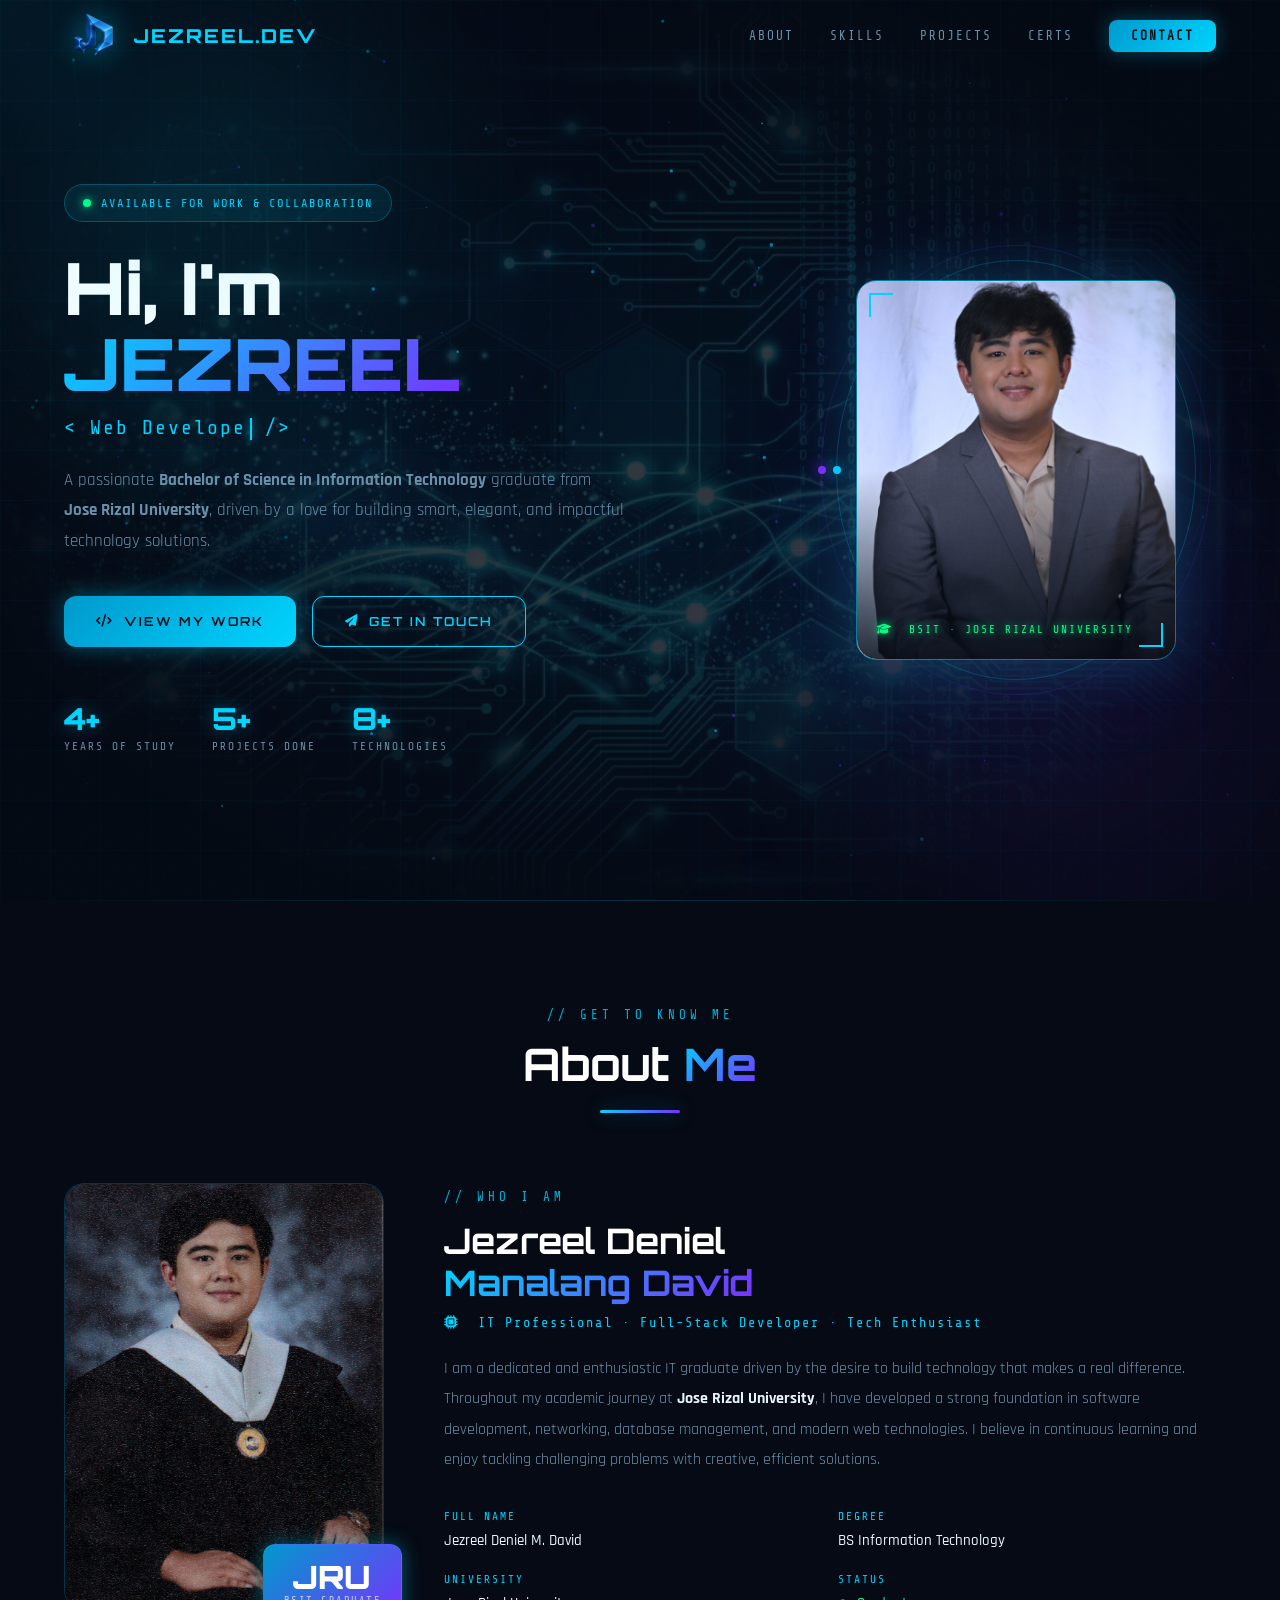
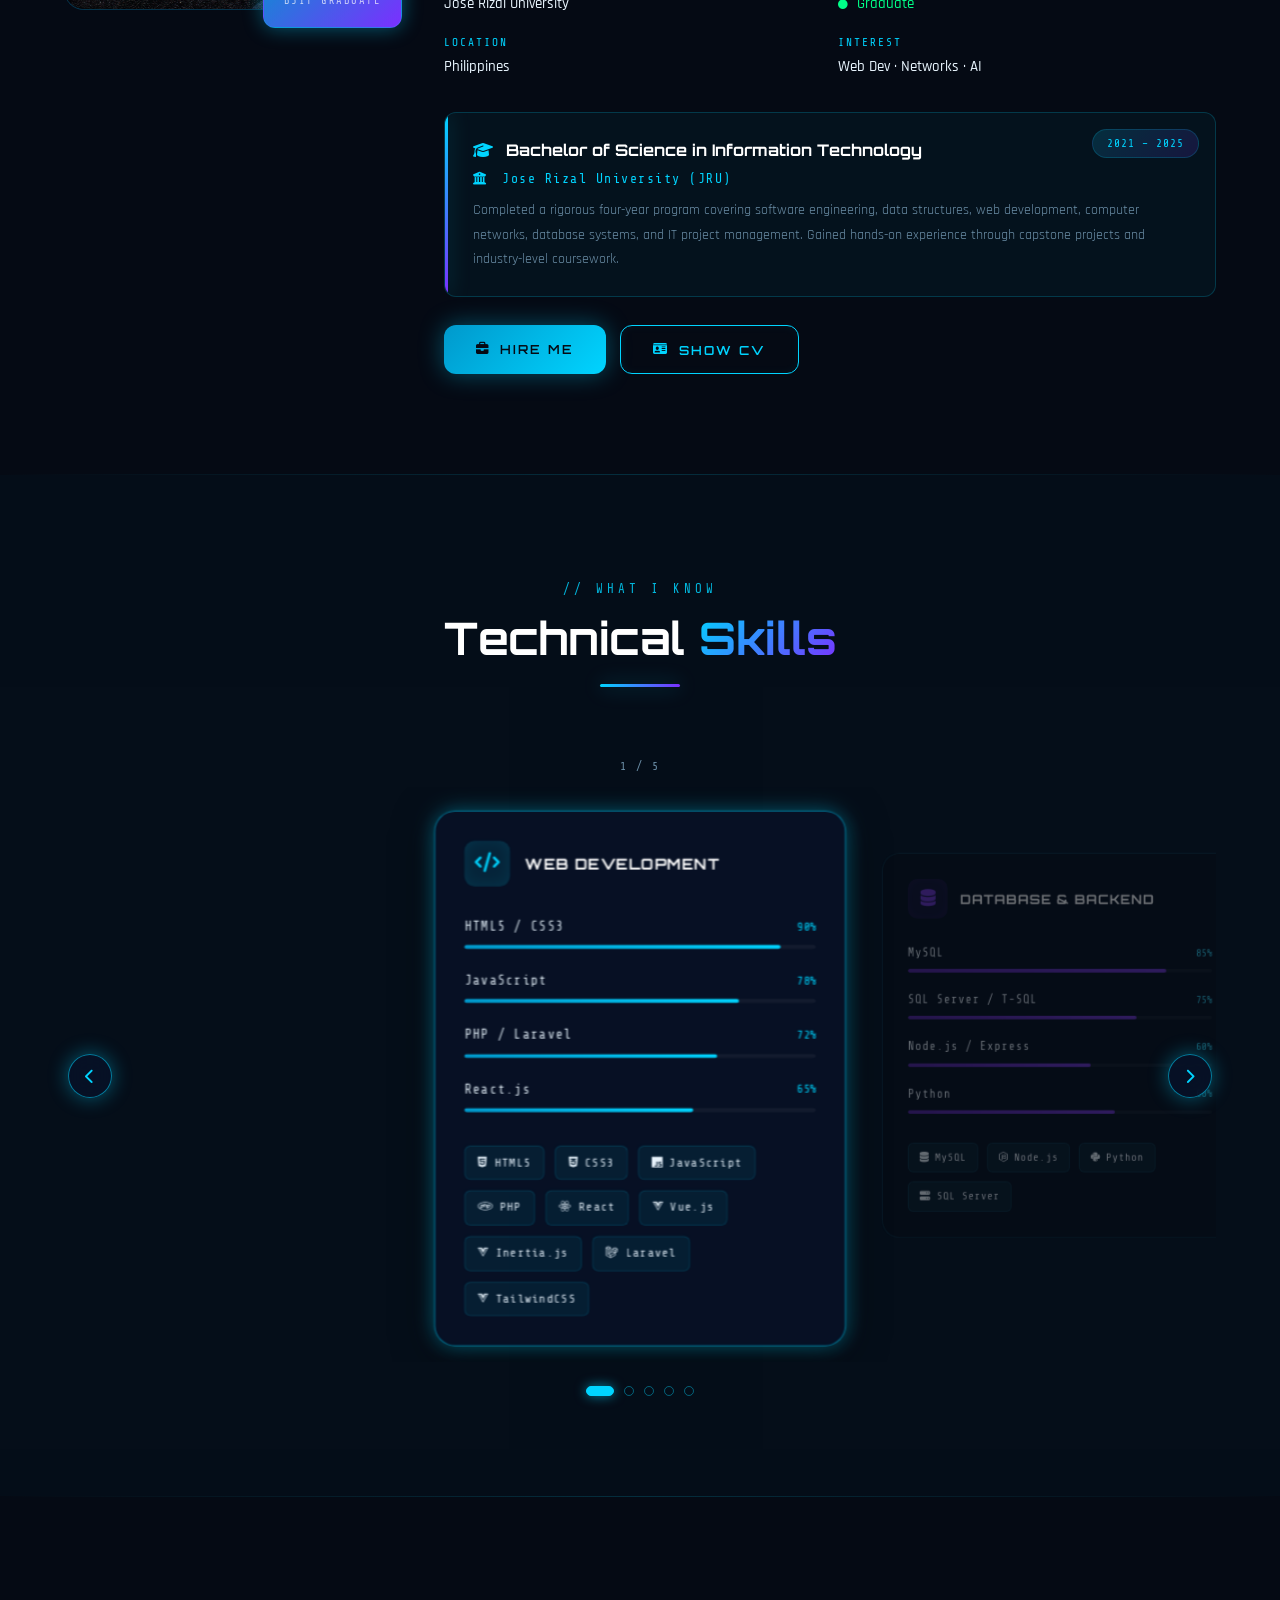
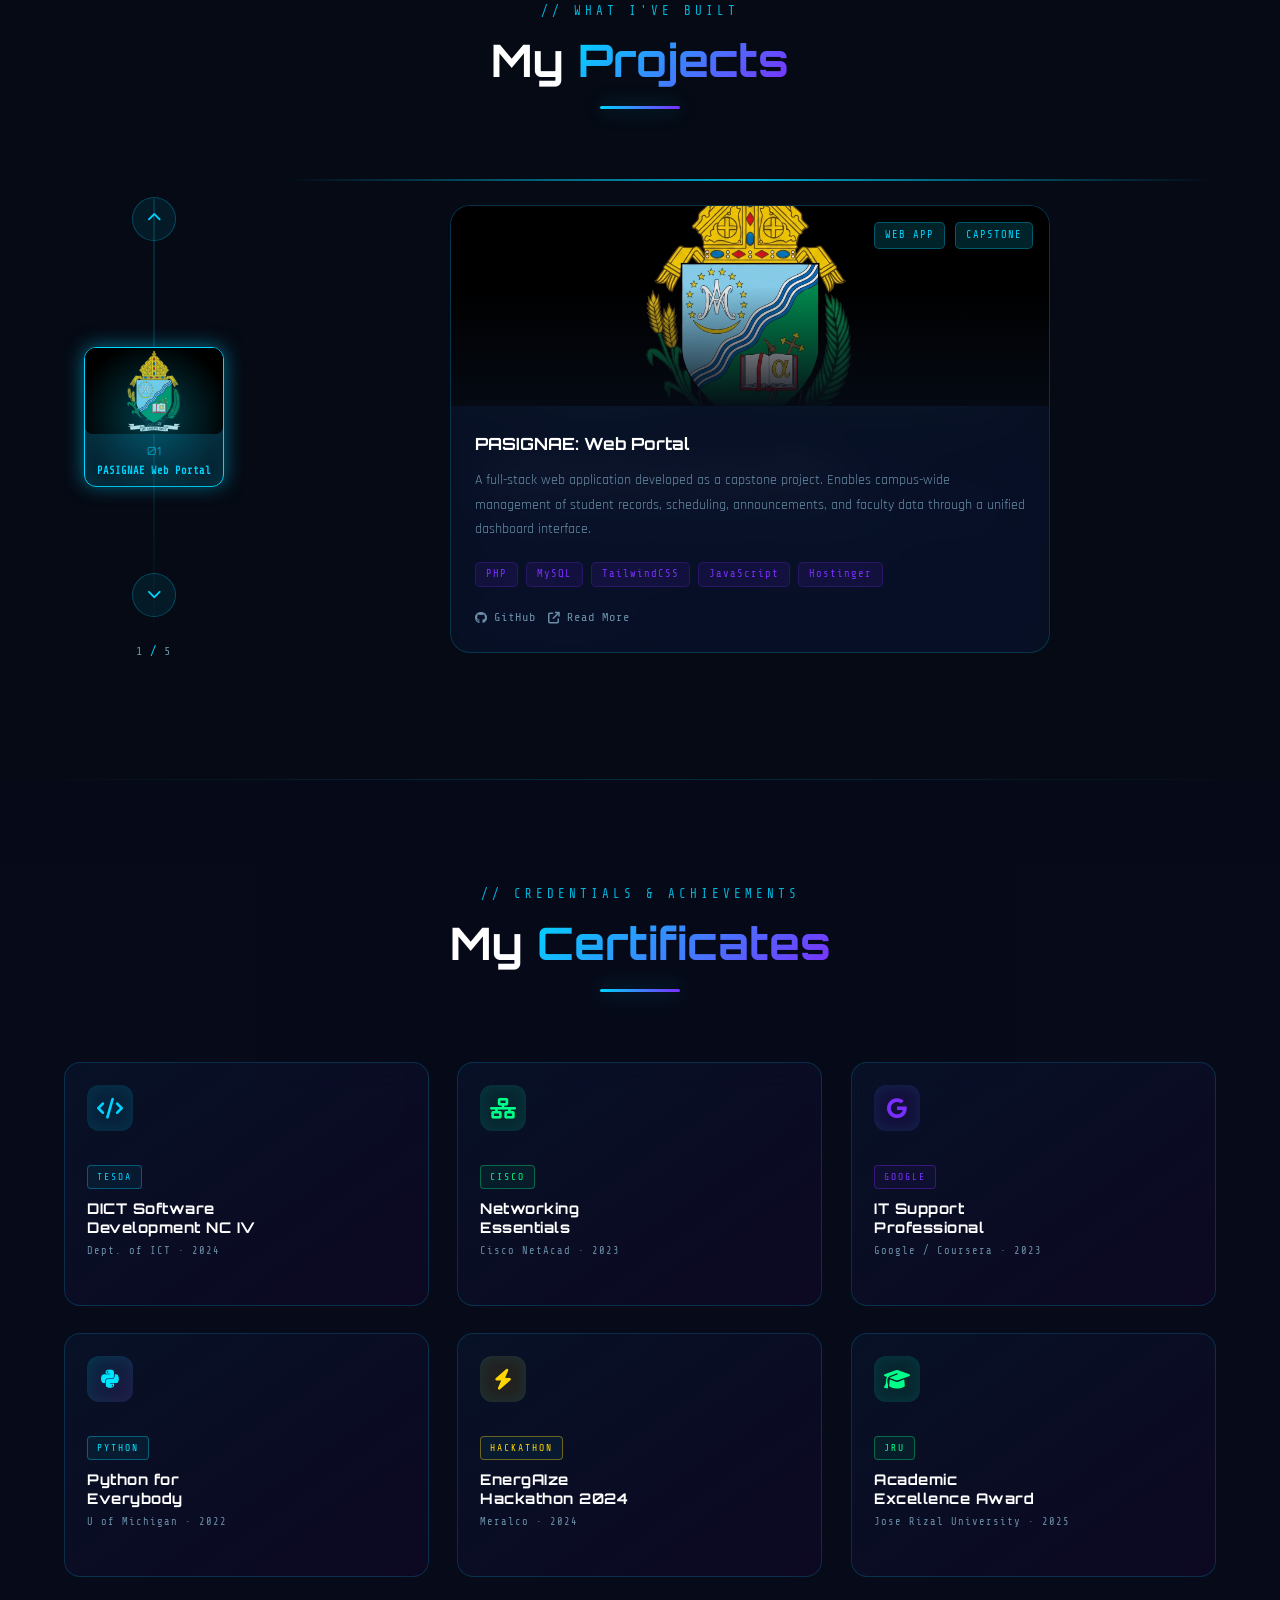
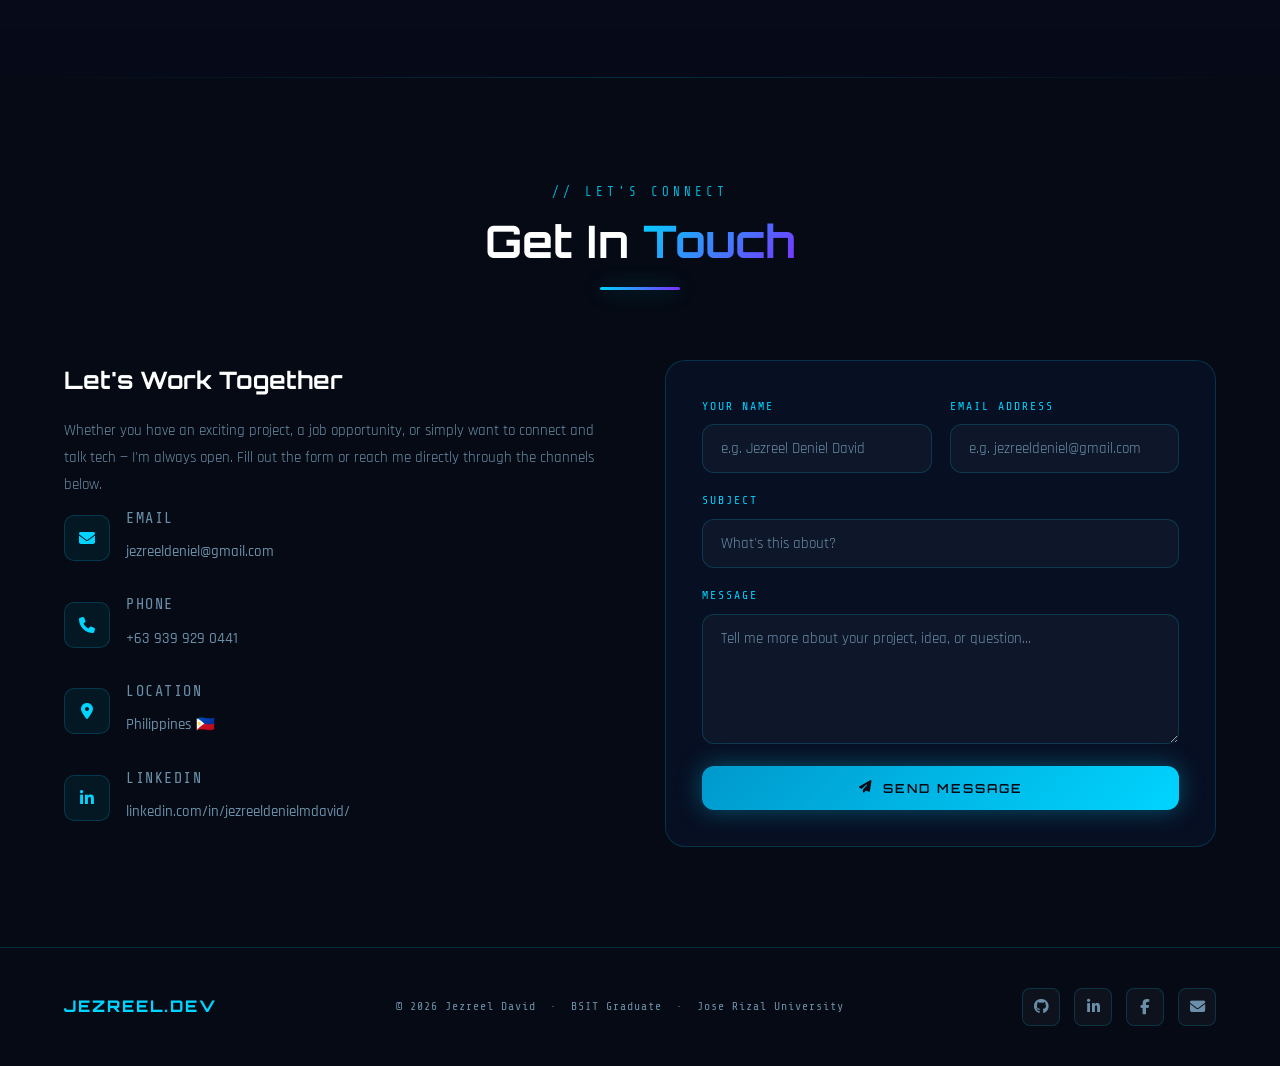
==== index.html @ e22435e8 "I added the files to this repositories" ====
﻿<!DOCTYPE html>
<html lang="en">

<head>
  <meta charset="UTF-8" />
  <meta name="viewport" content="width=device-width, initial-scale=1.0" />

  <!-- SEO Meta -->
  <title>JezreelDenielMDavid | BSIT Graduate · E-Portfolio</title>
  <meta name="description"
    content="E-Portfolio of Jezreel David, Bachelor of Science in Information Technology graduate from Jose Rizal University. Passionate about web development and technology." />
  <meta name="keywords"
    content="Jezreel David, BSIT, Jose Rizal University, IT Graduate, E-Portfolio, Web Developer, Information Technology" />
  <meta name="author" content="Jezreel David" />

  <!-- Open Graph -->
  <meta property="og:title" content="Jezreel David | IT Graduate E-Portfolio" />
  <meta property="og:description"
    content="BSIT Graduate from Jose Rizal University. E-Portfolio showcasing skills, projects, and achievements." />
  <meta property="og:type" content="website" />

  <!-- Favicon (inline SVG) -->
  <link rel="icon" type="image/svg+xml"
    href="data:image/svg+xml,<svg xmlns='http://www.w3.org/2000/svg' viewBox='0 0 100 100'><rect width='100' height='100' rx='18' fill='%23050a14'/><text x='50' y='72' font-size='60' text-anchor='middle' fill='%2300d4ff' font-family='monospace' font-weight='900'>J</text></svg>" />

  <!-- Google Fonts -->
  <link rel="preconnect" href="https://fonts.googleapis.com" />
  <link rel="preconnect" href="https://fonts.gstatic.com" crossorigin />
  <link
    href="https://fonts.googleapis.com/css2?family=Orbitron:wght@400;500;600;700;800;900&family=Rajdhani:wght@300;400;500;600;700&family=Share+Tech+Mono&family=Inter:wght@300;400;500;600;700&display=swap"
    rel="stylesheet" />

  <!-- Font Awesome 6  -->
  <link rel="stylesheet" href="https://cdnjs.cloudflare.com/ajax/libs/font-awesome/6.5.0/css/all.min.css" />

  <!-- Stylesheet -->
  <link rel="stylesheet" href="assets/css/style.css" />

  <!-- Cursor glow style  (critical, tiny) -->
  <style>
    #cursor-glow {
      position: fixed;
      width: 350px;
      height: 350px;
      border-radius: 50%;
      background: radial-gradient(circle, rgba(0, 212, 255, 0.07) 0%, transparent 70%);
      transform: translate(-50%, -50%);
      pointer-events: none;
      z-index: 0;
      transition: left 0.08s, top 0.08s;
    }
  </style>
</head>

<body class="is-loading">

  <!-- Cursor glow -->
  <div id="cursor-glow" aria-hidden="true"></div>

  <!-- Particle field -->
  <canvas id="particle-canvas" aria-hidden="true"></canvas>

  <!-- Page Loader -->
  <div id="page-loader" class="page-loader" role="status" aria-live="polite" aria-label="Loading portfolio">
    <div class="page-loader-binary" aria-hidden="true"></div>
    <canvas class="page-loader-pixels" id="page-loader-pixels" aria-hidden="true"></canvas>
    <div class="page-loader-grid" aria-hidden="true"></div>
    <div class="page-loader-rings" aria-hidden="true">
      <span></span>
      <span></span>
      <span></span>
    </div>
    <div class="page-loader-core">
      <img src="assets/images/logo/Eport_Logo.png" alt="Jezreel David E-Portfolio logo" class="page-loader-logo" />
      <p class="page-loader-title">BOOTING E-PORTFOLIO</p>
      <p class="page-loader-subtitle">Initializing futuristic interface</p>
      <div class="page-loader-bar" aria-hidden="true"><span></span></div>
    </div>
  </div>

  <!-- ════════════════════════════════════════════════════════
       NAVIGATION
  ═══════════════════════════════════════════════════════════ -->
  <nav id="navbar" role="navigation" aria-label="Main navigation">
    <a href="#hero" class="nav-logo" aria-label="Jezreel David E-Portfolio Home">
      <img src="assets/images/logo/Eport_Logo.png" alt="Jezreel David E-Portfolio logo" class="nav-logo-image" loading="eager" />JEZREEL.DEV
    </a>

    <ul class="nav-links" id="nav-links" role="list">
      <li><a href="#about" id="nav-about">ABOUT</a></li>
      <li><a href="#skills" id="nav-skills">SKILLS</a></li>
      <li><a href="#projects" id="nav-projects">PROJECTS</a></li>
      <li><a href="#certificates" id="nav-certificates">CERTS</a></li>
      <li><a href="#contact" id="nav-contact" class="nav-cta">CONTACT</a></li>
    </ul>

    <button class="nav-toggle" id="nav-toggle" aria-label="Toggle mobile menu" aria-expanded="false">
      <span></span><span></span><span></span>
    </button>
  </nav>


  <!-- ════════════════════════════════════════════════════════
       HERO SECTION
  ═══════════════════════════════════════════════════════════ -->
  <section id="hero" aria-label="Introduction">
    <div class="hero-bg" aria-hidden="true"></div>
    <div class="hero-glow hero-glow-1" aria-hidden="true"></div>
    <div class="hero-glow hero-glow-2" aria-hidden="true"></div>

    <div class="hero-content">
      <!-- Left: Text -->
      <div class="hero-text">
        <div class="hero-badge">
          <span class="hero-badge-dot" aria-hidden="true"></span>
          AVAILABLE FOR WORK &amp; COLLABORATION
        </div>

        <h1 class="hero-name">
          Hi, I'm<br>
          <span class="gradient-text">JEZREEL</span>
        </h1>

        <p class="hero-role">
          &lt; <span id="typewriter" aria-live="polite">IT Graduate</span><span class="cursor"
            aria-hidden="true"></span> /&gt;
        </p>

        <p class="hero-desc">
          A passionate <strong>Bachelor of Science in Information Technology</strong> graduate
          from <strong>Jose Rizal University</strong>, driven by a love for building smart,
          elegant, and impactful technology solutions.
        </p>

        <div class="hero-actions">
          <a href="#projects" class="btn btn-primary" id="hero-view-work">
            <i class="fa-solid fa-code" aria-hidden="true"></i>
            VIEW MY WORK
          </a>
          <a href="#contact" class="btn btn-outline" id="hero-contact">
            <i class="fa-solid fa-paper-plane" aria-hidden="true"></i>
            GET IN TOUCH
          </a>
        </div>

        <div class="hero-stats">
          <div class="stat-item">
            <span class="stat-value" data-count="4" data-suffix="+">0+</span>
            <span class="stat-label">Years of Study</span>
          </div>
          <div class="stat-item">
            <span class="stat-value" data-count="5" data-suffix="+">0+</span>
            <span class="stat-label">Projects Done</span>
          </div>
          <div class="stat-item">
            <span class="stat-value" data-count="8" data-suffix="+">0+</span>
            <span class="stat-label">Technologies</span>
          </div>
        </div>
      </div>

      <!-- Right: Photo -->
      <div class="hero-photo-wrap">
        <div class="hero-photo-card">
          <div class="photo-ring" aria-hidden="true"></div>
          <div class="photo-ring photo-ring-2" aria-hidden="true"></div>
          <div class="photo-frame photo-corners">
            <!-- ── Replace with your actual photo ── -->
            <img src="assets/images/about/JezreelDavid.jpg"
              alt="Jezreel David – BSIT Graduate placeholder profile photo" id="hero-profile-img" loading="eager" />
            <div class="photo-overlay">
              <span class="photo-label">
                <i class="fa-solid fa-graduation-cap" aria-hidden="true"></i>
                &nbsp;BSIT · Jose Rizal University
              </span>
            </div>
          </div>
        </div>
      </div>
    </div>
  </section>

  <div class="section-divider" aria-hidden="true"></div>


  <!-- ════════════════════════════════════════════════════════
       ABOUT SECTION
  ═══════════════════════════════════════════════════════════ -->
  <section id="about" class="section" aria-label="About me">
    <div class="container">
      <div class="section-header reveal">
        <p class="section-tag">// GET TO KNOW ME</p>
        <h2 class="section-title">About <span>Me</span></h2>
        <div class="section-line" aria-hidden="true"></div>
      </div>

      <div class="about-grid">
        <!-- Photo column -->
        <div class="about-photo-wrap reveal-left">
          <div class="about-photo glass-card">
            <!-- ── Replace with your actual photo ── -->
            <img src="assets/images/Graduation.png" alt="About – Jezreel David placeholder photo" id="about-profile-img"
              loading="lazy" />
          </div>
          <div class="about-photo-badge glass-card">
            <div class="about-photo-badge-num">JRU</div>
            <div class="about-photo-badge-text">BSIT Graduate</div>
          </div>
        </div>

        <!-- Info column -->
        <div class="about-text reveal">
          <p class="section-tag">// WHO I AM</p>
          <h2>Jezreel Deniel<br><span>Manalang David</span></h2>
          <p class="about-subtitle">
            <i class="fa-solid fa-microchip" aria-hidden="true"></i>
            &nbsp;IT Professional · Full-Stack Developer · Tech Enthusiast
          </p>

          <p class="about-desc">
            I am a dedicated and enthusiastic IT graduate driven by the desire to build
            technology that makes a real difference. Throughout my academic journey at
            <strong style="color:var(--text-primary)">Jose Rizal University</strong>, I have
            developed a strong foundation in software development, networking, database management,
            and modern web technologies. I believe in continuous learning and enjoy tackling
            challenging problems with creative, efficient solutions.
          </p>

          <div class="about-info-grid">
            <div class="about-info-item">
              <span class="about-info-label">FULL NAME</span>
              <span class="about-info-value">Jezreel Deniel M. David</span>
            </div>
            <div class="about-info-item">
              <span class="about-info-label">DEGREE</span>
              <span class="about-info-value">BS Information Technology</span>
            </div>
            <div class="about-info-item">
              <span class="about-info-label">UNIVERSITY</span>
              <span class="about-info-value">Jose Rizal University</span>
            </div>
            <div class="about-info-item">
              <span class="about-info-label">STATUS</span>
              <span class="about-info-value" style="color:var(--accent2)">
                <i class="fa-solid fa-circle" style="font-size:0.6rem;margin-right:5px"></i>
                Graduate
              </span>
            </div>
            <div class="about-info-item">
              <span class="about-info-label">LOCATION</span>
              <span class="about-info-value">Philippines</span>
            </div>
            <div class="about-info-item">
              <span class="about-info-label">INTEREST</span>
              <span class="about-info-value">Web Dev · Networks · AI</span>
            </div>
          </div>

          <!-- Education Block -->
          <div class="education-block">
            <span class="edu-badge">2021 – 2025</span>
            <p class="edu-degree">
              <i class="fa-solid fa-graduation-cap" style="color:var(--primary);margin-right:8px"
                aria-hidden="true"></i>
              Bachelor of Science in Information Technology
            </p>
            <p class="edu-school">
              <i class="fa-solid fa-university" aria-hidden="true"></i>
              Jose Rizal University (JRU)
            </p>
            <p class="edu-desc">
              Completed a rigorous four-year program covering software engineering, data
              structures, web development, computer networks, database systems, and IT
              project management. Gained hands-on experience through capstone projects
              and industry-level coursework.
            </p>
          </div>

          <div style="display:flex;gap:14px;flex-wrap:wrap;">
            <a href="#contact" class="btn btn-primary" id="about-hire-btn">
              <i class="fa-solid fa-briefcase" aria-hidden="true"></i>
              HIRE ME
            </a>
            <button class="btn btn-outline" id="about-cv-btn" aria-label="Show resume in modal">
              <i class="fa-solid fa-id-card" aria-hidden="true"></i>
              SHOW CV
            </button>
          </div>
        </div>
      </div>
    </div>
  </section>

  <div class="section-divider" aria-hidden="true"></div>


  <!-- ════════════════════════════════════════════════════════
       SKILLS SECTION
  ═══════════════════════════════════════════════════════════ -->
  <section id="skills" class="section" aria-label="Skills and technologies">
    <div class="container">
      <div class="section-header reveal">
        <p class="section-tag">// WHAT I KNOW</p>
        <h2 class="section-title">Technical <span>Skills</span></h2>
        <div class="section-line" aria-hidden="true"></div>
      </div>

      <!-- Skills Carousel Wrapper -->
      <div class="skills-carousel-wrapper" aria-label="Skills carousel">

        <!-- Prev / Next Controls -->
        <button class="skills-carousel-btn skills-carousel-prev" id="skills-prev" aria-label="Previous skill category">
          <i class="fa-solid fa-chevron-left"></i>
        </button>
        <button class="skills-carousel-btn skills-carousel-next" id="skills-next" aria-label="Next skill category">
          <i class="fa-solid fa-chevron-right"></i>
        </button>

        <!-- Slide Counter -->
        <div class="skills-carousel-counter" aria-live="polite">
          <span id="skills-current">1</span> / <span id="skills-total">5</span>
        </div>

        <!-- Track -->
        <div class="skills-carousel-track-outer">
          <div class="skills-carousel-track" id="skills-carousel-track">

            <!-- Slide 1 · Web Development -->
            <div class="skills-carousel-slide">
              <article class="skill-category glass-card" aria-label="Web development skills">
                <div class="skill-cat-header">
                  <div class="skill-cat-icon blue" aria-hidden="true">
                    <i class="fa-solid fa-code"></i>
                  </div>
                  <h3 class="skill-cat-title">WEB DEVELOPMENT</h3>
                </div>
                <!-- HTML and CSS3 proficiency -->
                <div class="skill-bar-item">
                  <div class="skill-bar-meta">
                    <span class="skill-name">HTML5 / CSS3</span>
                    <span class="skill-pct">90%</span>
                  </div>
                  <div class="skill-track">
                    <div class="skill-fill blue" data-pct="90" aria-label="HTML5 CSS3 proficiency 90%"></div>
                  </div>
                </div>
                <!-- JavaScript proficiency -->
                <div class="skill-bar-item">
                  <div class="skill-bar-meta">
                    <span class="skill-name">JavaScript</span>
                    <span class="skill-pct">78%</span>
                  </div>
                  <div class="skill-track">
                    <div class="skill-fill blue" data-pct="78" aria-label="JavaScript proficiency 78%"></div>
                  </div>
                </div>
                <!-- PHP / Laravel proficiency -->
                <div class="skill-bar-item">
                  <div class="skill-bar-meta">
                    <span class="skill-name">PHP / Laravel</span>
                    <span class="skill-pct">72%</span>
                  </div>
                  <div class="skill-track">
                    <div class="skill-fill blue" data-pct="72" aria-label="PHP Laravel proficiency 72%"></div>
                  </div>
                </div>
                <!-- React.js proficiency -->
                <div class="skill-bar-item">
                  <div class="skill-bar-meta">
                    <span class="skill-name">React.js</span>
                    <span class="skill-pct">65%</span>
                  </div>
                  <div class="skill-track">
                    <div class="skill-fill blue" data-pct="65" aria-label="React.js proficiency 65%"></div>
                  </div>
                </div>
                <div class="tech-badges" role="list" aria-label="Web technologies">
                  <span class="tech-badge" role="listitem"><i class="fa-brands fa-html5"></i> HTML5</span>
                  <span class="tech-badge" role="listitem"><i class="fa-brands fa-css3-alt"></i> CSS3</span>
                  <span class="tech-badge" role="listitem"><i class="fa-brands fa-js"></i> JavaScript</span>
                  <span class="tech-badge" role="listitem"><i class="fa-brands fa-php"></i> PHP</span>
                  <span class="tech-badge" role="listitem"><i class="fa-brands fa-react"></i> React</span>
                  <span class="tech-badge" role="listitem"><i class="fa-brands fa-vuejs"></i> Vue.js</span>
                  <span class="tech-badge" role="listitem"><i class="fa-brands fa-vuejs"></i> Inertia.js</span>
                  <span class="tech-badge" role="listitem"><i class="fa-brands fa-laravel"></i> Laravel</span>
                  <span class="tech-badge" role="listitem"><i class="fa-brands fa-vuejs"></i> TailwindCSS</span>
                </div>
              </article>
            </div>

            <!-- Slide 2 · Database & Backend -->
            <div class="skills-carousel-slide">
              <article class="skill-category glass-card" aria-label="Database and backend skills">
                <div class="skill-cat-header">
                  <div class="skill-cat-icon purple" aria-hidden="true">
                    <i class="fa-solid fa-database"></i>
                  </div>
                  <h3 class="skill-cat-title">DATABASE &amp; BACKEND</h3>
                </div>
                <div class="skill-bar-item">
                  <div class="skill-bar-meta">
                    <span class="skill-name">MySQL</span>
                    <span class="skill-pct">85%</span>
                  </div>
                  <div class="skill-track">
                    <div class="skill-fill purple" data-pct="85" aria-label="MySQL proficiency 85%"></div>
                  </div>
                </div>
                <div class="skill-bar-item">
                  <div class="skill-bar-meta">
                    <span class="skill-name">SQL Server / T-SQL</span>
                    <span class="skill-pct">75%</span>
                  </div>
                  <div class="skill-track">
                    <div class="skill-fill purple" data-pct="75" aria-label="SQL Server proficiency 75%"></div>
                  </div>
                </div>
                <div class="skill-bar-item">
                  <div class="skill-bar-meta">
                    <span class="skill-name">Node.js / Express</span>
                    <span class="skill-pct">60%</span>
                  </div>
                  <div class="skill-track">
                    <div class="skill-fill purple" data-pct="60" aria-label="Node.js proficiency 60%"></div>
                  </div>
                </div>
                <div class="skill-bar-item">
                  <div class="skill-bar-meta">
                    <span class="skill-name">Python</span>
                    <span class="skill-pct">68%</span>
                  </div>
                  <div class="skill-track">
                    <div class="skill-fill purple" data-pct="68" aria-label="Python proficiency 68%"></div>
                  </div>
                </div>
                <div class="tech-badges" role="list" aria-label="Backend technologies">
                  <span class="tech-badge" role="listitem"><i class="fa-solid fa-database"></i> MySQL</span>
                  <span class="tech-badge" role="listitem"><i class="fa-brands fa-node-js"></i> Node.js</span>
                  <span class="tech-badge" role="listitem"><i class="fa-brands fa-python"></i> Python</span>
                  <span class="tech-badge" role="listitem"><i class="fa-solid fa-server"></i> SQL Server</span>
                </div>
              </article>
            </div>

            <!-- Slide 3 · Networking & Systems -->
            <div class="skills-carousel-slide">
              <article class="skill-category glass-card" aria-label="Networking and systems skills">
                <div class="skill-cat-header">
                  <div class="skill-cat-icon green" aria-hidden="true">
                    <i class="fa-solid fa-network-wired"></i>
                  </div>
                  <h3 class="skill-cat-title">NETWORKING &amp; SYSTEMS</h3>
                </div>
                <div class="skill-bar-item">
                  <div class="skill-bar-meta">
                    <span class="skill-name">Computer Networks</span>
                    <span class="skill-pct">60%</span>
                  </div>
                  <div class="skill-track">
                    <div class="skill-fill green" data-pct="60" aria-label="Computer Networks proficiency 60%"></div>
                  </div>
                </div>
                <div class="skill-bar-item">
                  <div class="skill-bar-meta">
                    <span class="skill-name">Linux / Ubuntu</span>
                    <span class="skill-pct">40%</span>
                  </div>
                  <div class="skill-track">
                    <div class="skill-fill green" data-pct="40" aria-label="Linux proficiency 40%"></div>
                  </div>
                </div>
                <div class="skill-bar-item">
                  <div class="skill-bar-meta">
                    <span class="skill-name">Cybersecurity Basics</span>
                    <span class="skill-pct">50%</span>
                  </div>
                  <div class="skill-track">
                    <div class="skill-fill green" data-pct="50" aria-label="Cybersecurity proficiency 50%"></div>
                  </div>
                </div>
                <div class="skill-bar-item">
                  <div class="skill-bar-meta">
                    <span class="skill-name">Cloud Fundamentals</span>
                    <span class="skill-pct">55%</span>
                  </div>
                  <div class="skill-track">
                    <div class="skill-fill green" data-pct="55" aria-label="Cloud fundamentals proficiency 55%"></div>
                  </div>
                </div>
                <div class="tech-badges" role="list" aria-label="Networking technologies">
                  <span class="tech-badge" role="listitem"><i class="fa-brands fa-linux"></i> Linux</span>
                  <span class="tech-badge" role="listitem"><i class="fa-solid fa-wifi"></i> TCP/IP</span>
                  <span class="tech-badge" role="listitem"><i class="fa-brands fa-aws"></i> AWS</span>
                  <span class="tech-badge" role="listitem"><i class="fa-solid fa-shield-halved"></i> Cisco Basics</span>
                </div>
              </article>
            </div>

            <!-- Slide 4 · Tools & Soft Skills -->
            <div class="skills-carousel-slide">
              <article class="skill-category glass-card" aria-label="Tools and soft skills">
                <div class="skill-cat-header">
                  <div class="skill-cat-icon red" aria-hidden="true">
                    <i class="fa-solid fa-toolbox"></i>
                  </div>
                  <h3 class="skill-cat-title">TOOLS &amp; SOFT SKILLS</h3>
                </div>
                <div class="skill-bar-item">
                  <div class="skill-bar-meta">
                    <span class="skill-name">Git / GitHub</span>
                    <span class="skill-pct">82%</span>
                  </div>
                  <div class="skill-track">
                    <div class="skill-fill red" data-pct="82" aria-label="Git proficiency 82%"></div>
                  </div>
                </div>
                <div class="skill-bar-item">
                  <div class="skill-bar-meta">
                    <span class="skill-name">Problem Solving</span>
                    <span class="skill-pct">60%</span>
                  </div>
                  <div class="skill-track">
                    <div class="skill-fill red" data-pct="60" aria-label="Problem solving proficiency 60%"></div>
                  </div>
                </div>
                <div class="skill-bar-item">
                  <div class="skill-bar-meta">
                    <span class="skill-name">UI/UX Design Basics</span>
                    <span class="skill-pct">70%</span>
                  </div>
                  <div class="skill-track">
                    <div class="skill-fill red" data-pct="70" aria-label="UI UX proficiency 70%"></div>
                  </div>
                </div>
                <div class="skill-bar-item">
                  <div class="skill-bar-meta">
                    <span class="skill-name">Project Management</span>
                    <span class="skill-pct">75%</span>
                  </div>
                  <div class="skill-track">
                    <div class="skill-fill red" data-pct="75" aria-label="Project management proficiency 75%"></div>
                  </div>
                </div>
                <div class="tech-badges" role="list" aria-label="Tools">
                  <span class="tech-badge" role="listitem"><i class="fa-brands fa-git-alt"></i> Git</span>
                  <span class="tech-badge" role="listitem"><i class="fa-brands fa-figma"></i> Figma</span>
                  <span class="tech-badge" role="listitem"><i class="fa-brands fa-github"></i> GitHub</span>
                  <span class="tech-badge" role="listitem"><i class="fa-solid fa-diagram-project"></i> Agile</span>
                </div>
              </article>
            </div>

            <!-- Slide 5 · NLP & Machine Learning (AI-themed) -->
            <div class="skills-carousel-slide">
              <article class="skill-category glass-card ai-card" aria-label="NLP and Machine Learning skills">
                <div class="skill-cat-header">
                  <div class="skill-cat-icon ai" aria-hidden="true">
                    <i class="fa-solid fa-brain"></i>
                  </div>
                  <h3 class="skill-cat-title ai-title">NLP &amp; MACHINE LEARNING</h3>
                </div>
                <!-- Python for ML -->
                <div class="skill-bar-item">
                  <div class="skill-bar-meta">
                    <span class="skill-name">Python (ML / NLP)</span>
                    <span class="skill-pct ai-pct">75%</span>
                  </div>
                  <div class="skill-track">
                    <div class="skill-fill ai" data-pct="75" aria-label="Python ML proficiency 75%"></div>
                  </div>
                </div>
                <!-- BERT / Transformers -->
                <div class="skill-bar-item">
                  <div class="skill-bar-meta">
                    <span class="skill-name">BERT / Transformers</span>
                    <span class="skill-pct ai-pct">65%</span>
                  </div>
                  <div class="skill-track">
                    <div class="skill-fill ai" data-pct="65" aria-label="BERT Transformers proficiency 65%"></div>
                  </div>
                </div>
                <!-- LangChain -->
                <div class="skill-bar-item">
                  <div class="skill-bar-meta">
                    <span class="skill-name">LangChain / LLM APIs</span>
                    <span class="skill-pct ai-pct">60%</span>
                  </div>
                  <div class="skill-track">
                    <div class="skill-fill ai" data-pct="60" aria-label="LangChain proficiency 60%"></div>
                  </div>
                </div>
                <!-- scikit-learn -->
                <div class="skill-bar-item">
                  <div class="skill-bar-meta">
                    <span class="skill-name">scikit-learn / Pandas</span>
                    <span class="skill-pct ai-pct">70%</span>
                  </div>
                  <div class="skill-track">
                    <div class="skill-fill ai" data-pct="70" aria-label="scikit-learn proficiency 70%"></div>
                  </div>
                </div>
                <div class="tech-badges" role="list" aria-label="AI and ML technologies">
                  <span class="tech-badge ai-badge" role="listitem"><i class="fa-brands fa-python"></i> Python</span>
                  <span class="tech-badge ai-badge" role="listitem"><i class="fa-solid fa-brain"></i> BERT</span>
                  <span class="tech-badge ai-badge" role="listitem"><i class="fa-solid fa-robot"></i> LangChain</span>
                  <span class="tech-badge ai-badge" role="listitem"><i class="fa-solid fa-chart-line"></i>
                    scikit-learn</span>
                  <span class="tech-badge ai-badge" role="listitem"><i class="fa-solid fa-microchip"></i>
                    HuggingFace</span>
                  <span class="tech-badge ai-badge" role="listitem"><i class="fa-solid fa-network-wired"></i> GPT
                    APIs</span>
                </div>
              </article>
            </div>

          </div><!-- /skills-carousel-track -->
        </div><!-- /track-outer -->

        <!-- Dot Indicators -->
        <div class="skills-carousel-dots" id="skills-dots" role="tablist" aria-label="Skill category slides">
          <button class="skills-dot active" data-index="0" role="tab" aria-selected="true"
            aria-label="Slide 1: Web Development"></button>
          <button class="skills-dot" data-index="1" role="tab" aria-selected="false"
            aria-label="Slide 2: Database and Backend"></button>
          <button class="skills-dot" data-index="2" role="tab" aria-selected="false"
            aria-label="Slide 3: Networking and Systems"></button>
          <button class="skills-dot" data-index="3" role="tab" aria-selected="false"
            aria-label="Slide 4: Tools and Soft Skills"></button>
          <button class="skills-dot" data-index="4" role="tab" aria-selected="false"
            aria-label="Slide 5: NLP and Machine Learning"></button>
        </div>

      </div><!-- /skills-carousel-wrapper -->
    </div>
  </section>

  <div class="section-divider" aria-hidden="true"></div>


  <!-- ════════════════════════════════════════════════════════
       PROJECTS SECTION
  ═══════════════════════════════════════════════════════════ -->
  <section id="projects" class="section" aria-label="Projects">
    <div class="container">
      <div class="section-header reveal">
        <p class="section-tag">// WHAT I'VE BUILT</p>
        <h2 class="section-title">My <span>Projects</span></h2>
        <div class="section-line" aria-hidden="true"></div>
      </div>

      <!-- ── Vertical Coverflow Carousel Layout ── -->
      <div class="proj-carousel-layout" id="proj-carousel-layout">

        <!-- LEFT: Vertical thumbnail strip -->
        <div class="proj-strip-wrap" aria-label="Project navigation strip" role="listbox" aria-orientation="vertical">

          <div class="proj-strip-line" aria-hidden="true"></div>

          <button class="proj-nav-btn proj-nav-up" id="proj-nav-up" aria-label="Previous project">
            <i class="fa-solid fa-chevron-up"></i>
          </button>

          <div class="proj-strip-viewport">
            <div class="proj-strip-track" id="proj-strip-track">

              <div class="proj-thumb is-active" data-index="0" role="option" aria-selected="true" tabindex="0" id="proj-thumb-0">
                <div class="proj-thumb-img"><img src="assets/images/projects/Pasignae.png" alt="" loading="lazy" /></div>
                <div class="proj-thumb-info">
                  <span class="proj-thumb-num">01</span>
                  <span class="proj-thumb-name">PASIGNAE Web Portal</span>
                </div>
                <div class="proj-thumb-glow" aria-hidden="true"></div>
              </div>

              <div class="proj-thumb" data-index="1" role="option" aria-selected="false" tabindex="-1" id="proj-thumb-1">
                <div class="proj-thumb-img"><img src="assets/images/projects/DBI.png" alt="" loading="lazy" /></div>
                <div class="proj-thumb-info">
                  <span class="proj-thumb-num">02</span>
                  <span class="proj-thumb-name">Project Management Sys</span>
                </div>
                <div class="proj-thumb-glow" aria-hidden="true"></div>
              </div>

              <div class="proj-thumb" data-index="2" role="option" aria-selected="false" tabindex="-1" id="proj-thumb-2">
                <div class="proj-thumb-img"><img src="assets/images/project-3.png" alt="" loading="lazy" /></div>
                <div class="proj-thumb-info">
                  <span class="proj-thumb-num">03</span>
                  <span class="proj-thumb-name">Sentiment Analysis</span>
                </div>
                <div class="proj-thumb-glow" aria-hidden="true"></div>
              </div>

              <div class="proj-thumb" data-index="3" role="option" aria-selected="false" tabindex="-1" id="proj-thumb-3">
                <div class="proj-thumb-img"><img src="assets/images/projects/EnergAIze.png" alt="" loading="lazy" /></div>
                <div class="proj-thumb-info">
                  <span class="proj-thumb-num">04</span>
                  <span class="proj-thumb-name">EnergAIze Hackathon</span>
                </div>
                <div class="proj-thumb-glow" aria-hidden="true"></div>
              </div>

              <div class="proj-thumb" data-index="4" role="option" aria-selected="false" tabindex="-1" id="proj-thumb-4">
                <div class="proj-thumb-img"><img src="assets/images/project-3.png" alt="" loading="lazy" /></div>
                <div class="proj-thumb-info">
                  <span class="proj-thumb-num">05</span>
                  <span class="proj-thumb-name">LangChain Chatbot</span>
                </div>
                <div class="proj-thumb-glow" aria-hidden="true"></div>
              </div>

            </div><!-- /proj-strip-track -->
          </div><!-- /proj-strip-viewport -->

          <button class="proj-nav-btn proj-nav-down" id="proj-nav-down" aria-label="Next project">
            <i class="fa-solid fa-chevron-down"></i>
          </button>

          <div class="proj-strip-counter" aria-live="polite">
            <span id="proj-current">1</span><span class="proj-sep">/</span><span id="proj-total">5</span>
          </div>

        </div><!-- /proj-strip-wrap -->

        <!-- RIGHT: Full project card display -->
        <div class="proj-display-wrap" id="proj-display-wrap" aria-live="polite">

          <div class="proj-display-scanbeam" aria-hidden="true"></div>

          <!-- Project 1 -->
          <article class="project-card glass-card proj-display-card is-active" data-proj-index="0" aria-label="Project: PASIGNAE Web Portal">
            <div class="project-img">
              <img src="assets/images/projects/Pasignae.png" alt="PASIGNAE Web Portal" id="project1-img" loading="lazy" />
              <div class="project-img-overlay">
                <span class="project-tag">WEB APP</span>
                <span class="project-tag">CAPSTONE</span>
              </div>
            </div>
            <div class="project-body">
              <h3 class="project-name">PASIGNAE: Web Portal</h3>
              <p class="project-desc">A full-stack web application developed as a capstone project. Enables campus-wide management of student records, scheduling, announcements, and faculty data through a unified dashboard interface.</p>
              <div class="project-stack" role="list" aria-label="Technologies used">
                <span class="project-tech" role="listitem">PHP</span>
                <span class="project-tech" role="listitem">MySQL</span>
                <span class="project-tech" role="listitem">TailwindCSS</span>
                <span class="project-tech" role="listitem">JavaScript</span>
                <span class="project-tech" role="listitem">Hostinger</span>
              </div>
              <div class="project-links">
                <a href="https://github.com/JezreelDavid-BucDevGin/PASIGNAE-Web_Portal_TheBinary101.git" class="project-link" id="proj1-github" target="_blank"><i class="fa-brands fa-github" aria-hidden="true"></i> GitHub</a>
                <a href="projects/pasignae-web-portal.html" class="project-link" id="proj1-demo"><i class="fa-solid fa-arrow-up-right-from-square" aria-hidden="true"></i> Read More</a>
              </div>
            </div>
          </article>

          <!-- Project 2 -->
          <article class="project-card glass-card proj-display-card" data-proj-index="1" aria-label="Project: Dedicated Project Management System">
            <div class="project-img">
              <img src="assets/images/projects/DBI.png" alt="Project Management System" id="project2-img" loading="lazy" />
              <div class="project-img-overlay">
                <span class="project-tag">FULL-STACK</span>
                <span class="project-tag">INTERNSHIP</span>
              </div>
            </div>
            <div class="project-body">
              <h3 class="project-name">Dedicated Project Management System</h3>
              <p class="project-desc">A modern, fully responsive project management system built with Vue.js and Laravel. Features dynamic task boards, team management, and real-time collaboration tools.</p>
              <div class="project-stack" role="list" aria-label="Technologies used">
                <span class="project-tech" role="listitem">Vue.js</span>
                <span class="project-tech" role="listitem">Inertia.js</span>
                <span class="project-tech" role="listitem">Laravel</span>
                <span class="project-tech" role="listitem">TailwindCSS</span>
                <span class="project-tech" role="listitem">MariaDB</span>
              </div>
              <div class="project-links">
                <a href="https://github.com" class="project-link" id="proj2-github" target="_blank"><i class="fa-brands fa-github" aria-hidden="true"></i> GitHub</a>
                <a href="projects/project-management-system.html" class="project-link" id="proj2-demo"><i class="fa-solid fa-arrow-up-right-from-square" aria-hidden="true"></i> Read More</a>
              </div>
            </div>
          </article>

          <!-- Project 3 -->
          <article class="project-card glass-card proj-display-card" data-proj-index="2" aria-label="Project: Sentiment Analysis and Topic Modeling System">
            <div class="project-img">
              <img src="assets/images/project-3.png" alt="Sentiment Analysis System" id="project3-img" loading="lazy" />
              <div class="project-img-overlay">
                <span class="project-tag">AI / ML</span>
                <span class="project-tag">NLP</span>
              </div>
            </div>
            <div class="project-body">
              <h3 class="project-name">Sentiment Analysis &amp; Topic Modeling System</h3>
              <p class="project-desc">An NLP pipeline that performs sentiment analysis and topic modeling on large text datasets using BERT transformers and HuggingFace, with rich interactive visualizations.</p>
              <div class="project-stack" role="list" aria-label="Technologies used">
                <span class="project-tech" role="listitem">Python</span>
                <span class="project-tech" role="listitem">BERT</span>
                <span class="project-tech" role="listitem">HuggingFace</span>
                <span class="project-tech" role="listitem">Pandas</span>
                <span class="project-tech" role="listitem">Matplotlib</span>
              </div>
              <div class="project-links">
                <a href="https://github.com/JezreelDavid-BucDevGin/COLLEGE_EXIT_FORM_DETECTION-JRU_Guidance-TripleKill.git" class="project-link" id="proj3a-github" target="_blank"><i class="fa-brands fa-github" aria-hidden="true"></i> GitHub</a>
                <a href="projects/sentiment-analysis.html" class="project-link" id="proj3a-demo"><i class="fa-solid fa-arrow-up-right-from-square" aria-hidden="true"></i> Read More</a>
              </div>
            </div>
          </article>

          <!-- Project 4 -->
          <article class="project-card glass-card proj-display-card" data-proj-index="3" aria-label="Project: EnergAIze-Meralco Hackathon 2024">
            <div class="project-img">
              <img src="assets/images/projects/EnergAIze.png" alt="EnergAIze Hackathon 2024" id="project4-img" loading="lazy" />
              <div class="project-img-overlay">
                <span class="project-tag">HACKATHON</span>
                <span class="project-tag">AI</span>
              </div>
            </div>
            <div class="project-body">
              <h3 class="project-name">EnergAIze-Meralco Hackathon 2024</h3>
              <p class="project-desc">A hackathon entry for Meralco's EnergAIze 2024 competition. Developed an AI-powered energy optimization system using machine learning and predictive analytics.</p>
              <div class="project-stack" role="list" aria-label="Technologies used">
                <span class="project-tech" role="listitem">HTML</span>
                <span class="project-tech" role="listitem">CSS</span>
                <span class="project-tech" role="listitem">JavaScript</span>
                <span class="project-tech" role="listitem">Python</span>
                <span class="project-tech" role="listitem">scikit-learn</span>
                <span class="project-tech" role="listitem">BERT</span>
              </div>
              <div class="project-links">
                <a href="https://github.com/JezreelDavid-BucDevGin/EnergAIze-Meralco_Hackathon_Innovecom.git" class="project-link" id="proj4-github" target="_blank"><i class="fa-brands fa-github" aria-hidden="true"></i> GitHub</a>
                <a href="projects/energaize-hackathon.html" class="project-link" id="proj4-demo"><i class="fa-solid fa-arrow-up-right-from-square" aria-hidden="true"></i> Read More</a>
              </div>
            </div>
          </article>

          <!-- Project 5 -->
          <article class="project-card glass-card proj-display-card" data-proj-index="4" aria-label="Project: Chatbot Development Using LangChain">
            <div class="project-img">
              <img src="assets/images/project-3.png" alt="LangChain Chatbot" id="project5-img" loading="lazy" />
              <div class="project-img-overlay">
                <span class="project-tag">LLM</span>
                <span class="project-tag">CHATBOT</span>
              </div>
            </div>
            <div class="project-body">
              <h3 class="project-name">Chatbot Development Using LangChain</h3>
              <p class="project-desc">A conversational AI chatbot built with LangChain and open-source LLMs including GPT-2, GPT-Neo, and T5-small. Supports multi-turn dialogue and contextual responses.</p>
              <div class="project-stack" role="list" aria-label="Technologies used">
                <span class="project-tech" role="listitem">LangChain</span>
                <span class="project-tech" role="listitem">Hugging Face</span>
                <span class="project-tech" role="listitem">GPT-2</span>
                <span class="project-tech" role="listitem">GPT-Neo</span>
                <span class="project-tech" role="listitem">T5-small</span>
              </div>
              <div class="project-links">
                <a href="https://github.com/JezreelDavid-BucDevGin/ChatBot-langchain-Jezreel_David.git" class="project-link" id="proj5-github" target="_blank"><i class="fa-brands fa-github" aria-hidden="true"></i> GitHub</a>
                <a href="projects/langchain-chatbot.html" class="project-link" id="proj5-demo"><i class="fa-solid fa-arrow-up-right-from-square" aria-hidden="true"></i> Read More</a>
              </div>
            </div>
          </article>

        </div><!-- /proj-display-wrap -->
      </div><!-- /proj-carousel-layout -->
  </section>

  <div class="section-divider" aria-hidden="true"></div>


  <!-- ════════════════════════════════════════════════════════
       CERTIFICATES SECTION
  ═══════════════════════════════════════════════════════════ -->
  <section id="certificates" class="section" aria-label="Certificates and achievements">
    <div class="container">
      <div class="section-header reveal">
        <p class="section-tag">// CREDENTIALS &amp; ACHIEVEMENTS</p>
        <h2 class="section-title">My <span>Certificates</span></h2>
        <div class="section-line" aria-hidden="true"></div>
      </div>

      <!-- Certificate Grid -->
      <div class="cert-grid" role="list" aria-label="Certificate list">

        <!-- Certificate 1 -->
        <button
          class="cert-tile reveal"
          id="cert-tile-1"
          role="listitem"
          aria-label="Open certificate: DICT Software Development NC IV"
          data-cert-id="1"
          data-cert-title="DICT Software Development NC IV"
          data-cert-issuer="Department of Information and Communications Technology"
          data-cert-year="2024"
          data-cert-img="assets/images/certificates/cert-1.png"
        >
          <div class="cert-tile-inner">
            <div class="cert-tile-icon" aria-hidden="true">
              <i class="fa-solid fa-code"></i>
            </div>
            <div class="cert-tile-shine" aria-hidden="true"></div>
            <div class="cert-tile-corner cert-corner-tl" aria-hidden="true"></div>
            <div class="cert-tile-corner cert-corner-tr" aria-hidden="true"></div>
            <div class="cert-tile-corner cert-corner-bl" aria-hidden="true"></div>
            <div class="cert-tile-corner cert-corner-br" aria-hidden="true"></div>
            <div class="cert-tile-scan" aria-hidden="true"></div>
            <div class="cert-tile-body">
              <span class="cert-tile-tag">TESDA</span>
              <h3 class="cert-tile-title">DICT Software<br>Development NC IV</h3>
              <p class="cert-tile-issuer">Dept. of ICT · 2024</p>
            </div>
            <div class="cert-tile-btn" aria-hidden="true">
              <i class="fa-solid fa-expand"></i> VIEW
            </div>
          </div>
        </button>

        <!-- Certificate 2 -->
        <button
          class="cert-tile reveal"
          id="cert-tile-2"
          role="listitem"
          aria-label="Open certificate: Cisco Networking Essentials"
          data-cert-id="2"
          data-cert-title="Cisco Networking Essentials"
          data-cert-issuer="Cisco Networking Academy"
          data-cert-year="2023"
          data-cert-img="assets/images/certificates/cert-2.png"
        >
          <div class="cert-tile-inner">
            <div class="cert-tile-icon green" aria-hidden="true">
              <i class="fa-solid fa-network-wired"></i>
            </div>
            <div class="cert-tile-shine" aria-hidden="true"></div>
            <div class="cert-tile-corner cert-corner-tl" aria-hidden="true"></div>
            <div class="cert-tile-corner cert-corner-tr" aria-hidden="true"></div>
            <div class="cert-tile-corner cert-corner-bl" aria-hidden="true"></div>
            <div class="cert-tile-corner cert-corner-br" aria-hidden="true"></div>
            <div class="cert-tile-scan" aria-hidden="true"></div>
            <div class="cert-tile-body">
              <span class="cert-tile-tag green-tag">CISCO</span>
              <h3 class="cert-tile-title">Networking<br>Essentials</h3>
              <p class="cert-tile-issuer">Cisco NetAcad · 2023</p>
            </div>
            <div class="cert-tile-btn" aria-hidden="true">
              <i class="fa-solid fa-expand"></i> VIEW
            </div>
          </div>
        </button>

        <!-- Certificate 3 -->
        <button
          class="cert-tile reveal"
          id="cert-tile-3"
          role="listitem"
          aria-label="Open certificate: Google IT Support Professional"
          data-cert-id="3"
          data-cert-title="Google IT Support Professional"
          data-cert-issuer="Google / Coursera"
          data-cert-year="2023"
          data-cert-img="assets/images/certificates/cert-3.png"
        >
          <div class="cert-tile-inner">
            <div class="cert-tile-icon purple" aria-hidden="true">
              <i class="fa-brands fa-google"></i>
            </div>
            <div class="cert-tile-shine" aria-hidden="true"></div>
            <div class="cert-tile-corner cert-corner-tl" aria-hidden="true"></div>
            <div class="cert-tile-corner cert-corner-tr" aria-hidden="true"></div>
            <div class="cert-tile-corner cert-corner-bl" aria-hidden="true"></div>
            <div class="cert-tile-corner cert-corner-br" aria-hidden="true"></div>
            <div class="cert-tile-scan" aria-hidden="true"></div>
            <div class="cert-tile-body">
              <span class="cert-tile-tag purple-tag">GOOGLE</span>
              <h3 class="cert-tile-title">IT Support<br>Professional</h3>
              <p class="cert-tile-issuer">Google / Coursera · 2023</p>
            </div>
            <div class="cert-tile-btn" aria-hidden="true">
              <i class="fa-solid fa-expand"></i> VIEW
            </div>
          </div>
        </button>

        <!-- Certificate 4 -->
        <button
          class="cert-tile reveal"
          id="cert-tile-4"
          role="listitem"
          aria-label="Open certificate: Python for Everybody"
          data-cert-id="4"
          data-cert-title="Python for Everybody"
          data-cert-issuer="University of Michigan / Coursera"
          data-cert-year="2022"
          data-cert-img="assets/images/certificates/cert-4.png"
        >
          <div class="cert-tile-inner">
            <div class="cert-tile-icon ai" aria-hidden="true">
              <i class="fa-brands fa-python"></i>
            </div>
            <div class="cert-tile-shine" aria-hidden="true"></div>
            <div class="cert-tile-corner cert-corner-tl" aria-hidden="true"></div>
            <div class="cert-tile-corner cert-corner-tr" aria-hidden="true"></div>
            <div class="cert-tile-corner cert-corner-bl" aria-hidden="true"></div>
            <div class="cert-tile-corner cert-corner-br" aria-hidden="true"></div>
            <div class="cert-tile-scan" aria-hidden="true"></div>
            <div class="cert-tile-body">
              <span class="cert-tile-tag ai-cert-tag">PYTHON</span>
              <h3 class="cert-tile-title">Python for<br>Everybody</h3>
              <p class="cert-tile-issuer">U of Michigan · 2022</p>
            </div>
            <div class="cert-tile-btn" aria-hidden="true">
              <i class="fa-solid fa-expand"></i> VIEW
            </div>
          </div>
        </button>

        <!-- Certificate 5 -->
        <button
          class="cert-tile reveal"
          id="cert-tile-5"
          role="listitem"
          aria-label="Open certificate: Meralco EnergAIze Hackathon 2024"
          data-cert-id="5"
          data-cert-title="Meralco EnergAIze Hackathon 2024"
          data-cert-issuer="Meralco / Manila Electric Company"
          data-cert-year="2024"
          data-cert-img="assets/images/certificates/Meralco_Cert.png"
        >
          <div class="cert-tile-inner">
            <div class="cert-tile-icon" style="background:rgba(255,200,0,0.1);color:#ffd600;" aria-hidden="true">
              <i class="fa-solid fa-bolt"></i>
            </div>
            <div class="cert-tile-shine" aria-hidden="true"></div>
            <div class="cert-tile-corner cert-corner-tl" aria-hidden="true"></div>
            <div class="cert-tile-corner cert-corner-tr" aria-hidden="true"></div>
            <div class="cert-tile-corner cert-corner-bl" aria-hidden="true"></div>
            <div class="cert-tile-corner cert-corner-br" aria-hidden="true"></div>
            <div class="cert-tile-scan" aria-hidden="true"></div>
            <div class="cert-tile-body">
              <span class="cert-tile-tag" style="border-color:rgba(255,214,0,0.4);color:#ffd600;">HACKATHON</span>
              <h3 class="cert-tile-title">EnergAIze<br>Hackathon 2024</h3>
              <p class="cert-tile-issuer">Meralco · 2024</p>
            </div>
            <div class="cert-tile-btn" aria-hidden="true">
              <i class="fa-solid fa-expand"></i> VIEW
            </div>
          </div>
        </button>

        <!-- Certificate 6 -->
        <button
          class="cert-tile reveal"
          id="cert-tile-6"
          role="listitem"
          aria-label="Open certificate: JRU Academic Excellence Award"
          data-cert-id="6"
          data-cert-title="JRU Academic Excellence Award"
          data-cert-issuer="Jose Rizal University"
          data-cert-year="2025"
          data-cert-img="assets/images/certificates/cert-6.png"
        >
          <div class="cert-tile-inner">
            <div class="cert-tile-icon" style="background:rgba(0,255,136,0.1);color:var(--accent2);" aria-hidden="true">
              <i class="fa-solid fa-graduation-cap"></i>
            </div>
            <div class="cert-tile-shine" aria-hidden="true"></div>
            <div class="cert-tile-corner cert-corner-tl" aria-hidden="true"></div>
            <div class="cert-tile-corner cert-corner-tr" aria-hidden="true"></div>
            <div class="cert-tile-corner cert-corner-bl" aria-hidden="true"></div>
            <div class="cert-tile-corner cert-corner-br" aria-hidden="true"></div>
            <div class="cert-tile-scan" aria-hidden="true"></div>
            <div class="cert-tile-body">
              <span class="cert-tile-tag green-tag">JRU</span>
              <h3 class="cert-tile-title">Academic<br>Excellence Award</h3>
              <p class="cert-tile-issuer">Jose Rizal University · 2025</p>
            </div>
            <div class="cert-tile-btn" aria-hidden="true">
              <i class="fa-solid fa-expand"></i> VIEW
            </div>
          </div>
        </button>

      </div><!-- /cert-grid -->
    </div>
  </section>

  <div class="section-divider" aria-hidden="true"></div>


  <!-- ════════════════════════════════════════════════════════
       CONTACT SECTION
  ═══════════════════════════════════════════════════════════ -->
  <section id="contact" class="section" aria-label="Contact">
    <div class="container">
      <div class="section-header reveal">
        <p class="section-tag">// LET'S CONNECT</p>
        <h2 class="section-title">Get In <span>Touch</span></h2>
        <div class="section-line" aria-hidden="true"></div>
      </div>

      <div class="contact-grid">
        <!-- Info -->
        <div class="contact-info reveal-left">
          <h3>Let's Work Together</h3>
          <p>
            Whether you have an exciting project, a job opportunity, or simply want
            to connect and talk tech — I'm always open. Fill out the form or reach
            me directly through the channels below.
          </p>

          <ul class="contact-list" role="list">
            <li class="contact-item">
              <div class="contact-icon-wrap" aria-hidden="true">
                <i class="fa-solid fa-envelope"></i>
              </div>
              <div>
                <p class="contact-item-label">EMAIL</p>
                <p class="contact-item-value">jezreeldeniel@gmail.com</p>
              </div>
            </li>
            <li class="contact-item">
              <div class="contact-icon-wrap" aria-hidden="true">
                <i class="fa-solid fa-phone"></i>
              </div>
              <div>
                <p class="contact-item-label">PHONE</p>
                <p class="contact-item-value">+63 939 929 0441</p>
              </div>
            </li>
            <li class="contact-item">
              <div class="contact-icon-wrap" aria-hidden="true">
                <i class="fa-solid fa-location-dot"></i>
              </div>
              <div>
                <p class="contact-item-label">LOCATION</p>
                <p class="contact-item-value">Philippines 🇵🇭</p>
              </div>
            </li>
            <li class="contact-item">
              <div class="contact-icon-wrap" aria-hidden="true">
                <i class="fa-brands fa-linkedin-in"></i>
              </div>
              <div>
                <p class="contact-item-label">LINKEDIN</p>
                <p class="contact-item-value">
                  linkedin.com/in/jezreeldenielmdavid/</p>
              </div>
            </li>
          </ul>
        </div>

        <!-- Form -->
        <div class="reveal">
          <form class="contact-form glass-card" id="contact-form" style="padding:36px;" novalidate>
            <div style="display:grid;grid-template-columns:1fr 1fr;gap:18px;">
              <div class="form-group">
                <label class="form-label" for="contact-name">YOUR NAME</label>
                <input type="text" id="contact-name" name="name" class="form-input" placeholder="e.g. Jezreel Deniel David"
                  required autocomplete="name" />
              </div>
              <div class="form-group">
                <label class="form-label" for="contact-email">EMAIL ADDRESS</label>
                <input type="email" id="contact-email" name="email" class="form-input" placeholder="e.g. jezreeldeniel@gmail.com"
                  required autocomplete="email" />
              </div>
            </div>
            <div class="form-group">
              <label class="form-label" for="contact-subject">SUBJECT</label>
              <input type="text" id="contact-subject" name="subject" class="form-input" placeholder="What's this about?"
                required />
            </div>
            <div class="form-group">
              <label class="form-label" for="contact-message">MESSAGE</label>
              <textarea id="contact-message" name="message" class="form-input"
                placeholder="Tell me more about your project, idea, or question…" required></textarea>
            </div>
            <button type="submit" class="btn btn-primary" id="contact-submit"
              style="width:100%;justify-content:center;margin-top:4px;">
              <i class="fa-solid fa-paper-plane" aria-hidden="true"></i>
              SEND MESSAGE
            </button>
          </form>
        </div>
      </div>
    </div>
  </section>


  <!-- ════════════════════════════════════════════════════════
       FOOTER
  ═══════════════════════════════════════════════════════════ -->
  <footer role="contentinfo">
    <div class="footer-logo" aria-label="Jezreel David E-Portfolio">JEZREEL.DEV</div>
    <p class="footer-copy">
      &copy; <span id="footer-year"></span> Jezreel David &nbsp;·&nbsp;
      BSIT Graduate &nbsp;·&nbsp; Jose Rizal University
    </p>
    <div class="footer-socials" role="list" aria-label="Social media links">
      <a href="https://github.com/JezreelDavid-BucDevGin" class="social-link" id="social-github" role="listitem" aria-label="GitHub profile">
        <i class="fa-brands fa-github" aria-hidden="true"></i>
      </a>
      <a href="https://www.linkedin.com/in/jezreeldenielmdavid/" class="social-link" id="social-linkedin" role="listitem" aria-label="LinkedIn profile">
        <i class="fa-brands fa-linkedin-in" aria-hidden="true"></i>
      </a>
      <a href="#" class="social-link" id="social-fb" role="listitem" aria-label="Facebook profile">
        <i class="fa-brands fa-facebook-f" aria-hidden="true"></i>
      </a>
      <a href="#" class="social-link" id="social-email" role="listitem" aria-label="Send email">
        <i class="fa-solid fa-envelope" aria-hidden="true"></i>
      </a>
    </div>
  </footer>

  <!-- Footer year auto-update -->
  <script>document.getElementById('footer-year').textContent = new Date().getFullYear();</script>

  <!-- ══════════════════════════════════════════════════════════
       CV / RESUME HOLOGRAPHIC MODAL
  ═══════════════════════════════════════════════════════════ -->
  <div id="cv-modal" class="cv-modal-overlay" role="dialog" aria-modal="true" aria-label="Resume Preview" hidden>
    <!-- Scanline / atmospheric layers -->
    <div class="cv-modal-scanlines" aria-hidden="true"></div>
    <div class="cv-modal-beam" aria-hidden="true"></div>

    <div class="cv-modal-container">
      <!-- Corner decorations -->
      <span class="cv-corner cv-corner-tl" aria-hidden="true"></span>
      <span class="cv-corner cv-corner-tr" aria-hidden="true"></span>
      <span class="cv-corner cv-corner-bl" aria-hidden="true"></span>
      <span class="cv-corner cv-corner-br" aria-hidden="true"></span>

      <!-- Animated border segments -->
      <span class="cv-border-top"    aria-hidden="true"></span>
      <span class="cv-border-bottom" aria-hidden="true"></span>
      <span class="cv-border-left"   aria-hidden="true"></span>
      <span class="cv-border-right"  aria-hidden="true"></span>

      <!-- Header bar -->
      <div class="cv-modal-header">
        <div class="cv-modal-title-wrap">
          <i class="fa-solid fa-id-card" aria-hidden="true"></i>
          <span class="cv-modal-title">CURRICULUM VITAE</span>
          <span class="cv-modal-subtitle">// JEZREEL DENIEL M. DAVID</span>
        </div>
        <button class="cv-modal-close" id="cv-modal-close" aria-label="Close resume modal">
          <i class="fa-solid fa-xmark" aria-hidden="true"></i>
        </button>
      </div>

      <!-- Resume image -->
      <div class="cv-modal-body">
        <div class="cv-resume-frame">
          <img
            src="assets/images/resume/Jezreel Deniel M. David.png"
            alt="Resume of Jezreel Deniel M. David"
            id="cv-resume-img"
            loading="lazy"
          />
          <!-- Holographic overlay shimmer -->
          <div class="cv-resume-shimmer" aria-hidden="true"></div>
        </div>
      </div>

      <!-- Footer bar -->
      <div class="cv-modal-footer">
        <span class="cv-modal-status">
          <span class="cv-status-dot" aria-hidden="true"></span>
          VERIFIED · BSIT GRADUATE · JRU 2025
        </span>
        <a
          href="assets/images/resume/Jezreel Deniel M. David.pdf"
          download="Jezreel_Deniel_M_David_CV.pdf"
          class="btn btn-primary cv-download-btn"
          id="cv-download-btn"
          aria-label="Download PDF version of resume"
        >
          <i class="fa-solid fa-file-arrow-down" aria-hidden="true"></i>
          DOWNLOAD CV
        </a>
      </div>
    </div>
  </div>

  <!-- ══════════════════════════════════════════════════════════
       CERTIFICATE PARTICLE MODAL
  ═══════════════════════════════════════════════════════════ -->
  <div id="cert-modal" class="cert-modal-overlay" role="dialog" aria-modal="true" aria-label="Certificate Preview" hidden>
    <!-- Atmospheric layers -->
    <div class="cert-modal-scanlines" aria-hidden="true"></div>

    <div class="cert-modal-container">
      <!-- Corner decorations -->
      <span class="cert-modal-corner cert-modal-corner-tl" aria-hidden="true"></span>
      <span class="cert-modal-corner cert-modal-corner-tr" aria-hidden="true"></span>
      <span class="cert-modal-corner cert-modal-corner-bl" aria-hidden="true"></span>
      <span class="cert-modal-corner cert-modal-corner-br" aria-hidden="true"></span>

      <!-- Border segments -->
      <span class="cert-modal-border-top"    aria-hidden="true"></span>
      <span class="cert-modal-border-bottom" aria-hidden="true"></span>
      <span class="cert-modal-border-left"   aria-hidden="true"></span>
      <span class="cert-modal-border-right"  aria-hidden="true"></span>

      <!-- Header -->
      <div class="cert-modal-header">
        <div class="cert-modal-title-wrap">
          <i class="fa-solid fa-certificate" aria-hidden="true"></i>
          <span class="cert-modal-title" id="cert-modal-title">CERTIFICATE</span>
          <span class="cert-modal-subtitle" id="cert-modal-issuer"></span>
        </div>
        <button class="cert-modal-close" id="cert-modal-close" aria-label="Close certificate modal">
          <i class="fa-solid fa-xmark" aria-hidden="true"></i>
        </button>
      </div>

      <!-- Canvas for particle assembly + final image -->
      <div class="cert-modal-body">
        <div class="cert-modal-frame" id="cert-modal-frame">
          <canvas id="cert-particle-canvas" aria-hidden="true"></canvas>
          <img id="cert-modal-img" src="" alt="Certificate" loading="lazy" />
          <div class="cert-modal-shimmer" aria-hidden="true"></div>
        </div>
      </div>

      <!-- Footer -->
      <div class="cert-modal-footer">
        <span class="cert-modal-status">
          <span class="cert-status-dot" aria-hidden="true"></span>
          <span id="cert-modal-year"></span>
        </span>
        <a
          id="cert-download-btn"
          href="#"
          download
          class="btn btn-primary cert-dl-btn"
          aria-label="Download certificate"
        >
          <i class="fa-solid fa-file-arrow-down" aria-hidden="true"></i>
          DOWNLOAD
        </a>
      </div>
    </div>
  </div>

  <!-- Main JS -->
  <script src="assets/js/main.js" defer></script>

</body>

</html>
---- assets/css/style.css ----
/* ============================================================
   E-Portfolio – Jezreel David
   High-Tech IT Theme Stylesheet
   ============================================================ */

@import url("https://fonts.googleapis.com/css2?family=Orbitron:wght@400;500;600;700;800;900&family=Rajdhani:wght@300;400;500;600;700&family=Share+Tech+Mono&family=Inter:wght@300;400;500;600;700&display=swap");

/* ─── CSS Custom Properties ─────────────────────────────── */
:root {
  --primary: #00d4ff;
  --primary-dark: #0099cc;
  --accent: #7b2fff;
  --accent2: #00ff88;
  --danger: #ff3d71;
  --bg-base: #050a14;
  --bg-elevated: #080f1e;
  --bg-card: rgba(8, 18, 40, 0.75);
  --border: rgba(0, 212, 255, 0.18);
  --border-hover: rgba(0, 212, 255, 0.55);
  --text-primary: #e8f4fd;
  --text-muted: #6b8fa8;
  --text-bright: #ffffff;
  --glow-blue: 0 0 20px rgba(0, 212, 255, 0.4);
  --glow-purple: 0 0 20px rgba(123, 47, 255, 0.4);
  --glow-green: 0 0 20px rgba(0, 255, 136, 0.4);
  --transition: all 0.35s cubic-bezier(0.4, 0, 0.2, 1);
  --font-display: "Orbitron", monospace;
  --font-body: "Rajdhani", sans-serif;
  --font-mono: "Share Tech Mono", monospace;
  --radius: 12px;
  --radius-lg: 20px;
}

/* ─── Reset & Base ────────────────────────────────────────── */
*,
*::before,
*::after {
  box-sizing: border-box;
  margin: 0;
  padding: 0;
}

html {
  scroll-behavior: smooth;
  scrollbar-width: thin;
  scrollbar-color: var(--primary) var(--bg-elevated);
}

::-webkit-scrollbar {
  width: 6px;
}

::-webkit-scrollbar-track {
  background: var(--bg-elevated);
}

::-webkit-scrollbar-thumb {
  background: var(--primary);
  border-radius: 3px;
}

body {
  font-family: var(--font-body);
  background-color: var(--bg-base);
  color: var(--text-primary);
  line-height: 1.7;
  overflow-x: hidden;
}

body.is-loading {
  overflow: hidden;
}

/* ─── Particle Canvas ─────────────────────────────────────── */
#particle-canvas {
  position: fixed;
  top: 0;
  left: 0;
  width: 100%;
  height: 100%;
  pointer-events: none;
  z-index: 0;
}

/* ─── Grid Overlay ────────────────────────────────────────── */
body::before {
  content: "";
  position: fixed;
  inset: 0;
  background-image:
    linear-gradient(rgba(0, 212, 255, 0.03) 1px, transparent 1px),
    linear-gradient(90deg, rgba(0, 212, 255, 0.03) 1px, transparent 1px);
  background-size: 50px 50px;
  pointer-events: none;
  z-index: 1;
}

/* ─── Noise Overlay ───────────────────────────────────────── */
body::after {
  content: "";
  position: fixed;
  inset: 0;
  background-image: url("data:image/svg+xml,%3Csvg viewBox='0 0 256 256' xmlns='http://www.w3.org/2000/svg'%3E%3Cfilter id='noise'%3E%3CfeTurbulence type='fractalNoise' baseFrequency='0.9' numOctaves='4' stitchTiles='stitch'/%3E%3C/filter%3E%3Crect width='100%25' height='100%25' filter='url(%23noise)' opacity='0.04'/%3E%3C/svg%3E");
  pointer-events: none;
  z-index: 1;
  opacity: 0.5;
}

/* ─── Utility Classes ─────────────────────────────────────── */
.container {
  width: 90%;
  max-width: 1200px;
  margin: 0 auto;
}

.section {
  padding: 100px 0;
  position: relative;
  z-index: 2;
}

.section-header {
  text-align: center;
  margin-bottom: 70px;
}

.section-tag {
  display: inline-block;
  font-family: var(--font-mono);
  font-size: 0.78rem;
  color: var(--primary);
  letter-spacing: 4px;
  text-transform: uppercase;
  margin-bottom: 12px;
  opacity: 0.85;
}

.section-title {
  font-family: var(--font-display);
  font-size: clamp(1.8rem, 3.5vw, 2.8rem);
  font-weight: 700;
  color: var(--text-bright);
  line-height: 1.2;
  margin-bottom: 18px;
}

.section-title span {
  background: linear-gradient(135deg, var(--primary), var(--accent));
  -webkit-background-clip: text;
  -webkit-text-fill-color: transparent;
  background-clip: text;
}

.section-line {
  width: 80px;
  height: 3px;
  background: linear-gradient(90deg, var(--primary), var(--accent));
  margin: 0 auto;
  border-radius: 2px;
  box-shadow: var(--glow-blue);
}

.btn {
  display: inline-flex;
  align-items: center;
  gap: 10px;
  padding: 14px 32px;
  border-radius: var(--radius);
  font-family: var(--font-display);
  font-size: 0.78rem;
  font-weight: 600;
  letter-spacing: 2px;
  text-decoration: none;
  text-transform: uppercase;
  cursor: pointer;
  border: none;
  transition: var(--transition);
  position: relative;
  overflow: hidden;
}

.btn::before {
  content: "";
  position: absolute;
  inset: 0;
  background: linear-gradient(135deg, rgba(255, 255, 255, 0.1), transparent);
  opacity: 0;
  transition: var(--transition);
}

.btn:hover::before {
  opacity: 1;
}

.btn-primary {
  background: linear-gradient(135deg, var(--primary-dark), var(--primary));
  color: var(--bg-base);
  box-shadow: 0 0 25px rgba(0, 212, 255, 0.35);
}

.btn-primary:hover {
  transform: translateY(-3px);
  box-shadow: 0 0 40px rgba(0, 212, 255, 0.6);
}

.btn-outline {
  background: transparent;
  color: var(--primary);
  border: 1.5px solid var(--primary);
  box-shadow: inset 0 0 10px rgba(0, 212, 255, 0.05);
}

.btn-outline:hover {
  background: rgba(0, 212, 255, 0.1);
  transform: translateY(-3px);
  box-shadow: var(--glow-blue);
}

/* ─── Glassmorphism Card ──────────────────────────────────── */
.glass-card {
  background: var(--bg-card);
  backdrop-filter: blur(20px);
  -webkit-backdrop-filter: blur(20px);
  border: 1px solid var(--border);
  border-radius: var(--radius-lg);
  transition: var(--transition);
}

.glass-card:hover {
  border-color: var(--border-hover);
  box-shadow: var(--glow-blue);
  transform: translateY(-5px);
}

/* ─── NAV ─────────────────────────────────────────────────── */
#navbar {
  position: fixed;
  top: 0;
  left: 0;
  right: 0;
  z-index: 1000;
  padding: 0 5%;
  height: 72px;
  display: flex;
  align-items: center;
  justify-content: space-between;
  transition: var(--transition);
}

#navbar.scrolled {
  background: rgba(5, 10, 20, 0.92);
  backdrop-filter: blur(20px);
  border-bottom: 1px solid var(--border);
  box-shadow: 0 4px 30px rgba(0, 0, 0, 0.5);
}

.nav-logo {
  font-family: var(--font-display);
  font-size: 1.2rem;
  font-weight: 800;
  color: var(--primary);
  text-decoration: none;
  letter-spacing: 2px;
  display: flex;
  align-items: center;
  gap: 10px;
}

.nav-logo-image {
  display: block;
  width: 60px;
  max-width: 36vw;
  height: auto;
  filter: drop-shadow(0 0 14px rgba(0, 212, 255, 0.45));
}

.nav-logo-icon {
  width: 38px;
  height: 38px;
  background: linear-gradient(135deg, var(--primary), var(--accent));
  border-radius: 8px;
  display: flex;
  align-items: center;
  justify-content: center;
  font-size: 1rem;
  color: var(--bg-base);
  font-weight: 900;
}

/* ─── Page Loader ────────────────────────────────────────── */
.page-loader {
  position: fixed;
  inset: 0;
  z-index: 9999;
  display: flex;
  align-items: center;
  justify-content: center;
  background:
    radial-gradient(
      circle at center,
      rgba(0, 212, 255, 0.14) 0%,
      transparent 34%
    ),
    linear-gradient(135deg, rgba(5, 10, 20, 0.98), rgba(3, 7, 15, 0.98));
  overflow: hidden;
  opacity: 1;
  visibility: visible;
  transition:
    opacity 0.7s ease,
    visibility 0.7s ease;
}

.page-loader-binary,
.page-loader-pixels {
  position: absolute;
  inset: 0;
  pointer-events: none;
}

.page-loader-binary {
  inset: 0 0 50% 0;
  display: flex;
  align-items: flex-start;
  justify-content: stretch;
  padding: 14px 10px 18px;
  overflow: hidden;
  opacity: 0.8;
  mix-blend-mode: screen;
  background: linear-gradient(
    to bottom,
    rgba(6, 12, 24, 0.08),
    rgba(6, 12, 24, 0.58) 82%,
    rgba(6, 12, 24, 0.9) 100%
  );
  mask-image: linear-gradient(to bottom, black 0%, black 82%, transparent 100%);
  -webkit-mask-image: linear-gradient(
    to bottom,
    black 0%,
    black 82%,
    transparent 100%
  );
}

.page-loader-binary::before {
  content: "";
  position: absolute;
  inset: 0;
  background: radial-gradient(
    circle at 50% 0%,
    rgba(0, 212, 255, 0.14),
    transparent 52%
  );
  pointer-events: none;
}

.page-loader-binary-grid {
  position: relative;
  z-index: 1;
  width: 100%;
  display: flex;
  flex-direction: column;
  align-items: stretch;
  justify-content: flex-start;
  gap: 10px;
}

.page-loader-binary-row {
  display: flex;
  align-items: center;
  justify-content: flex-start;
  gap: 4px;
  font-family: var(--font-mono);
  font-size: clamp(0.42rem, 0.58vw, 0.68rem);
  letter-spacing: 1px;
  white-space: nowrap;
  color: rgba(0, 213, 255, 0.397);
  text-shadow: 0 0 8px rgba(0, 212, 255, 0.24);
  opacity: 0.92;
}

.page-loader-binary-row:nth-child(3n) {
  color: rgba(123, 47, 255, 0.72);
  font-size: clamp(0.92rem, 0.98vw, 0.68rem);
}

.page-loader-binary-row:nth-child(4n) {
  opacity: 0.7;
  font-size: clamp(0.92rem, 0.98vw, 0.68rem);
}

.page-loader-binary-row:nth-child(5n) {
  transform: translateX(12px);
  font-size: clamp(0.92rem, 0.98vw, 0.68rem);
}

.page-loader-bit {
  display: inline-block;
  min-width: 0.55em;
  text-align: center;
}

.page-loader-pixels {
  inset: 55% 0 0 0;
  width: 100%;
  height: 50%;
  display: block;
  opacity: 0.95;
  background: linear-gradient(
    to top,
    rgba(3, 7, 15, 0.96),
    rgba(5, 10, 20, 0.12)
  );
  filter: drop-shadow(0 0 12px rgba(0, 213, 255, 0.062));
  mix-blend-mode: screen;
}

.page-loader.is-hidden {
  opacity: 0;
  visibility: hidden;
  pointer-events: none;
}

.page-loader-grid {
  position: absolute;
  inset: 0;
  background-image:
    linear-gradient(rgba(0, 212, 255, 0.06) 1px, transparent 1px),
    linear-gradient(90deg, rgba(0, 212, 255, 0.06) 1px, transparent 1px);
  background-size: 64px 64px;
  opacity: 0.35;
  animation: loader-grid-move 12s linear infinite;
}

.page-loader::before,
.page-loader::after {
  content: "";
  position: absolute;
  inset: auto;
  border-radius: 50%;
  pointer-events: none;
}

.page-loader::before {
  width: 420px;
  height: 420px;
  border: 1px solid rgba(0, 212, 255, 0.2);
  box-shadow: 0 0 70px rgba(0, 212, 255, 0.1);
  animation: loader-orbit 8s linear infinite;
}

.page-loader::after {
  width: 620px;
  height: 620px;
  border: 1px solid rgba(123, 47, 255, 0.16);
  box-shadow: 0 0 110px rgba(123, 47, 255, 0.08);
  animation: loader-orbit-reverse 12s linear infinite;
}

.page-loader-core {
  position: relative;
  z-index: 2;
  display: flex;
  flex-direction: column;
  align-items: center;
  justify-content: center;
  gap: 14px;
  text-align: center;
  padding: 24px;
}

.page-loader-logo {
  width: min(240px, 62vw);
  height: auto;
  filter: drop-shadow(0 0 22px rgba(0, 213, 255, 0.404))
    drop-shadow(0 0 42px rgba(123, 47, 255, 0.25));
  animation: loader-logo-float 2.8s ease-in-out infinite;
}

.page-loader-title {
  margin-top: 8px;
  font-family: var(--font-display);
  font-size: 0.95rem;
  letter-spacing: 4px;
  color: var(--primary);
  text-transform: uppercase;
}

.page-loader-subtitle {
  font-family: var(--font-mono);
  font-size: 0.72rem;
  letter-spacing: 2px;
  color: var(--text-muted);
  text-transform: uppercase;
}

.page-loader-bar {
  width: min(260px, 68vw);
  height: 4px;
  border-radius: 999px;
  background: rgba(0, 212, 255, 0.12);
  border: 1px solid rgba(0, 212, 255, 0.22);
  overflow: hidden;
  box-shadow: inset 0 0 14px rgba(0, 212, 255, 0.08);
}

.page-loader-bar span {
  display: block;
  width: 40%;
  height: 100%;
  border-radius: inherit;
  background: linear-gradient(
    90deg,
    var(--primary),
    var(--accent2),
    var(--primary)
  );
  box-shadow: 0 0 16px rgba(0, 212, 255, 0.8);
  animation: loader-progress 1.4s ease-in-out infinite;
}

.page-loader-rings {
  position: absolute;
  inset: 0;
  display: flex;
  align-items: center;
  justify-content: center;
  pointer-events: none;
}

.page-loader-rings span {
  position: absolute;
  border-radius: 50%;
  border: 1px solid rgba(0, 212, 255, 0.16);
  box-shadow: 0 0 30px rgba(0, 212, 255, 0.08);
}

.page-loader-rings span:nth-child(1) {
  width: 180px;
  height: 180px;
  animation: loader-ring-pulse 2.4s ease-in-out infinite;
}

.page-loader-rings span:nth-child(2) {
  width: 290px;
  height: 290px;
  animation: loader-ring-pulse 3s ease-in-out infinite reverse;
}

.page-loader-rings span:nth-child(3) {
  width: 390px;
  height: 390px;
  animation: loader-ring-spin 10s linear infinite;
}

@keyframes loader-grid-move {
  from {
    transform: translateY(0);
  }
  to {
    transform: translateY(64px);
  }
}

@keyframes loader-orbit {
  from {
    transform: rotate(0deg);
  }
  to {
    transform: rotate(360deg);
  }
}

@keyframes loader-orbit-reverse {
  from {
    transform: rotate(360deg);
  }
  to {
    transform: rotate(0deg);
  }
}

@keyframes loader-logo-float {
  0%,
  100% {
    transform: translateY(0);
  }
  50% {
    transform: translateY(-10px);
  }
}

@keyframes loader-progress {
  0% {
    transform: translateX(-120%);
  }
  50% {
    transform: translateX(50%);
  }
  100% {
    transform: translateX(260%);
  }
}

@keyframes loader-ring-pulse {
  0%,
  100% {
    transform: scale(0.98);
    opacity: 0.45;
  }
  50% {
    transform: scale(1.08);
    opacity: 1;
  }
}

@keyframes loader-ring-spin {
  from {
    transform: rotate(0deg);
  }
  to {
    transform: rotate(360deg);
  }
}

.nav-links {
  display: flex;
  align-items: center;
  gap: 36px;
  list-style: none;
}

.nav-links a {
  font-family: var(--font-mono);
  font-size: 0.8rem;
  color: var(--text-muted);
  text-decoration: none;
  letter-spacing: 2px;
  text-transform: uppercase;
  transition: var(--transition);
  position: relative;
}

.nav-links a::after {
  content: "";
  position: absolute;
  bottom: -4px;
  left: 0;
  right: 0;
  height: 1.5px;
  background: var(--primary);
  transform: scaleX(0);
  transition: var(--transition);
  box-shadow: var(--glow-blue);
}

.nav-links a:hover,
.nav-links a.active {
  color: var(--primary);
}

.nav-links a:hover::after,
.nav-links a.active::after {
  transform: scaleX(1);
}

.nav-cta {
  padding: 9px 22px;
  background: linear-gradient(135deg, var(--primary-dark), var(--primary));
  color: var(--bg-base) !important;
  border-radius: 8px;
  font-weight: 700;
  box-shadow: 0 0 20px rgba(0, 212, 255, 0.3);
}

.nav-cta::after {
  display: none;
}

.nav-cta:hover {
  box-shadow: 0 0 35px rgba(0, 212, 255, 0.6) !important;
  transform: translateY(-2px);
}

.nav-toggle {
  display: none;
  flex-direction: column;
  gap: 5px;
  cursor: pointer;
  padding: 5px;
  background: none;
  border: none;
}

.nav-toggle span {
  display: block;
  width: 24px;
  height: 2px;
  background: var(--primary);
  border-radius: 2px;
  transition: var(--transition);
}

/* ─── HERO ────────────────────────────────────────────────── */
#hero {
  min-height: 100vh;
  display: flex;
  align-items: center;
  justify-content: center;
  position: relative;
  z-index: 2;
  overflow: hidden;
  padding: 100px 5% 60px;
}

.hero-bg {
  position: absolute;
  inset: 0;
  background-image: url("../images/hero-bg.png");
  background-size: cover;
  background-position: center;
  opacity: 0.18;
  z-index: -1;
}

.hero-bg::after {
  content: "";
  position: absolute;
  inset: 0;
  background: radial-gradient(
    ellipse at center,
    transparent 30%,
    var(--bg-base) 75%
  );
}

.hero-glow {
  position: absolute;
  width: 600px;
  height: 600px;
  border-radius: 50%;
  filter: blur(120px);
  pointer-events: none;
}

.hero-glow-1 {
  background: radial-gradient(
    circle,
    rgba(0, 212, 255, 0.18) 0%,
    transparent 70%
  );
  top: -100px;
  left: -100px;
  animation: float-glow 8s ease-in-out infinite;
}

.hero-glow-2 {
  background: radial-gradient(
    circle,
    rgba(123, 47, 255, 0.15) 0%,
    transparent 70%
  );
  bottom: -100px;
  right: -100px;
  animation: float-glow 10s ease-in-out infinite reverse;
}

@keyframes float-glow {
  0%,
  100% {
    transform: translate(0, 0) scale(1);
  }

  50% {
    transform: translate(30px, -30px) scale(1.1);
  }
}

.hero-content {
  display: grid;
  grid-template-columns: 1fr 400px;
  gap: 60px;
  align-items: center;
  max-width: 1200px;
  width: 100%;
  margin: 0 auto;
}

.hero-badge {
  display: inline-flex;
  align-items: center;
  gap: 10px;
  background: rgba(0, 212, 255, 0.08);
  border: 1px solid rgba(0, 212, 255, 0.25);
  border-radius: 50px;
  padding: 8px 18px;
  font-family: var(--font-mono);
  font-size: 0.75rem;
  color: var(--primary);
  letter-spacing: 2px;
  margin-bottom: 28px;
  animation: pulse-border 3s ease-in-out infinite;
}

.hero-badge-dot {
  width: 8px;
  height: 8px;
  background: var(--accent2);
  border-radius: 50%;
  box-shadow: 0 0 10px var(--accent2);
  animation: blink 2s ease-in-out infinite;
}

@keyframes blink {
  0%,
  100% {
    opacity: 1;
  }

  50% {
    opacity: 0.3;
  }
}

@keyframes pulse-border {
  0%,
  100% {
    border-color: rgba(0, 212, 255, 0.25);
    box-shadow: none;
  }

  50% {
    border-color: rgba(0, 212, 255, 0.6);
    box-shadow: 0 0 15px rgba(0, 212, 255, 0.2);
  }
}

.hero-name {
  font-family: var(--font-display);
  font-size: clamp(2.5rem, 6vw, 4.5rem);
  font-weight: 900;
  line-height: 1.05;
  color: var(--text-bright);
  margin-bottom: 10px;
}

.hero-name .gradient-text {
  background: linear-gradient(
    135deg,
    var(--primary) 0%,
    var(--accent) 50%,
    var(--accent2) 100%
  );
  -webkit-background-clip: text;
  -webkit-text-fill-color: transparent;
  background-clip: text;
  background-size: 200% 200%;
  animation: gradient-shift 4s ease-in-out infinite;
}

@keyframes gradient-shift {
  0%,
  100% {
    background-position: 0% 50%;
  }

  50% {
    background-position: 100% 50%;
  }
}

.hero-role {
  font-family: var(--font-mono);
  font-size: clamp(1rem, 2vw, 1.25rem);
  color: var(--primary);
  margin-bottom: 20px;
  letter-spacing: 2px;
}

.hero-role .cursor {
  display: inline-block;
  width: 2px;
  height: 1.1em;
  background: var(--primary);
  margin-left: 4px;
  vertical-align: middle;
  animation: cursor-blink 1.1s step-end infinite;
  box-shadow: 0 0 8px var(--primary);
}

@keyframes cursor-blink {
  0%,
  100% {
    opacity: 1;
  }

  50% {
    opacity: 0;
  }
}

.hero-desc {
  font-size: 1.05rem;
  color: var(--text-muted);
  line-height: 1.8;
  max-width: 560px;
  margin-bottom: 40px;
}

.hero-actions {
  display: flex;
  gap: 16px;
  flex-wrap: wrap;
  margin-bottom: 56px;
}

.hero-stats {
  display: flex;
  gap: 36px;
  flex-wrap: wrap;
}

.stat-item {
  display: flex;
  flex-direction: column;
}

.stat-value {
  font-family: var(--font-display);
  font-size: 1.9rem;
  font-weight: 800;
  color: var(--primary);
  line-height: 1;
  text-shadow: var(--glow-blue);
}

.stat-label {
  font-family: var(--font-mono);
  font-size: 0.7rem;
  color: var(--text-muted);
  letter-spacing: 2px;
  text-transform: uppercase;
  margin-top: 4px;
}

/* ─── Hero Photo Card ─────────────────────────────────────── */
.hero-photo-wrap {
  display: flex;
  justify-content: center;
  align-items: center;
  position: relative;
}

.hero-photo-card {
  position: relative;
  width: 320px;
  height: 380px;
}

.photo-ring {
  position: absolute;
  inset: -20px;
  border-radius: 50%;
  border: 1.5px solid rgba(0, 212, 255, 0.2);
  animation: spin-ring 20s linear infinite;
}

.photo-ring::before {
  content: "";
  position: absolute;
  top: 50%;
  left: -4px;
  transform: translateY(-50%);
  width: 8px;
  height: 8px;
  background: var(--primary);
  border-radius: 50%;
  box-shadow: 0 0 15px var(--primary);
}

@keyframes spin-ring {
  to {
    transform: rotate(360deg);
  }
}

.photo-ring-2 {
  inset: -35px;
  border-color: rgba(123, 47, 255, 0.15);
  animation: spin-ring 30s linear infinite reverse;
}

.photo-ring-2::before {
  background: var(--accent);
  box-shadow: 0 0 15px var(--accent);
}

.photo-frame {
  width: 100%;
  height: 100%;
  border-radius: var(--radius-lg);
  overflow: hidden;
  border: 1.5px solid var(--border-hover);
  box-shadow:
    0 0 60px rgba(0, 212, 255, 0.2),
    0 0 120px rgba(123, 47, 255, 0.1);
  position: relative;
  z-index: 2;
}

.photo-frame img {
  width: 100%;
  height: 100%;
  object-fit: cover;
  display: block;
  transition: transform 0.5s ease;
}

.photo-frame:hover img {
  transform: scale(1.05);
}

.photo-overlay {
  position: absolute;
  inset: 0;
  background: linear-gradient(
    to top,
    rgba(5, 10, 20, 0.85) 0%,
    transparent 50%
  );
  border-radius: var(--radius-lg);
  z-index: 3;
  display: flex;
  flex-direction: column;
  justify-content: flex-end;
  padding: 20px;
}

.photo-label {
  font-family: var(--font-mono);
  font-size: 0.7rem;
  color: var(--accent2);
  letter-spacing: 2px;
  text-transform: uppercase;
  text-shadow: 0 0 10px var(--accent2);
}

.photo-corners::before,
.photo-corners::after {
  content: "";
  position: absolute;
  width: 24px;
  height: 24px;
  border-color: var(--primary);
  border-style: solid;
  z-index: 4;
}

.photo-corners::before {
  top: 12px;
  left: 12px;
  border-width: 2px 0 0 2px;
}

.photo-corners::after {
  bottom: 12px;
  right: 12px;
  border-width: 0 2px 2px 0;
}

/* ─── ABOUT ───────────────────────────────────────────────── */
#about {
  background: transparent;
}

.about-grid {
  display: grid;
  grid-template-columns: 320px 1fr;
  gap: 60px;
  align-items: start;
}

.about-photo-wrap {
  position: relative;
}

.about-photo {
  width: 100%;
  border-radius: var(--radius-lg);
  overflow: hidden;
  border: 1px solid var(--border);
  aspect-ratio: 3/4;
}

.about-photo img {
  width: 100%;
  height: 100%;
  object-fit: cover;
  display: block;
  filter: grayscale(20%) contrast(1.05);
  transition: filter 0.5s;
}

.about-photo:hover img {
  filter: grayscale(0%) contrast(1);
}

.about-photo-badge {
  position: absolute;
  bottom: -18px;
  right: -18px;
  background: linear-gradient(135deg, var(--primary-dark), var(--accent));
  border-radius: var(--radius);
  padding: 16px 20px;
  text-align: center;
  box-shadow: var(--glow-blue);
}

.about-photo-badge-num {
  font-family: var(--font-display);
  font-size: 2rem;
  font-weight: 900;
  color: #fff;
  line-height: 1;
}

.about-photo-badge-text {
  font-family: var(--font-mono);
  font-size: 0.65rem;
  color: rgba(255, 255, 255, 0.7);
  letter-spacing: 1.5px;
  text-transform: uppercase;
}

.about-text h2 {
  font-family: var(--font-display);
  font-size: clamp(1.6rem, 3vw, 2.2rem);
  font-weight: 700;
  color: var(--text-bright);
  margin-bottom: 6px;
  line-height: 1.2;
}

.about-text h2 span {
  background: linear-gradient(135deg, var(--primary), var(--accent));
  -webkit-background-clip: text;
  -webkit-text-fill-color: transparent;
  background-clip: text;
}

.about-subtitle {
  font-family: var(--font-mono);
  color: var(--primary);
  font-size: 0.85rem;
  letter-spacing: 2px;
  margin-bottom: 20px;
}

.about-desc {
  color: var(--text-muted);
  line-height: 1.9;
  margin-bottom: 32px;
  font-size: 1rem;
}

.about-info-grid {
  display: grid;
  grid-template-columns: 1fr 1fr;
  gap: 16px;
  margin-bottom: 32px;
}

.about-info-item {
  display: flex;
  flex-direction: column;
  gap: 2px;
}

.about-info-label {
  font-family: var(--font-mono);
  font-size: 0.7rem;
  color: var(--primary);
  letter-spacing: 2px;
  text-transform: uppercase;
}

.about-info-value {
  font-size: 0.95rem;
  color: var(--text-primary);
  font-weight: 500;
}

/* ─── Education Block ─────────────────────────────────────── */
.education-block {
  padding: 24px 28px;
  background: rgba(0, 212, 255, 0.04);
  border: 1px solid rgba(0, 212, 255, 0.2);
  border-radius: var(--radius);
  position: relative;
  overflow: hidden;
  margin-bottom: 28px;
}

.education-block::before {
  content: "";
  position: absolute;
  left: 0;
  top: 0;
  bottom: 0;
  width: 3px;
  background: linear-gradient(to bottom, var(--primary), var(--accent));
  box-shadow: var(--glow-blue);
}

.edu-degree {
  font-family: var(--font-display);
  font-size: 1rem;
  font-weight: 700;
  color: var(--text-bright);
  margin-bottom: 4px;
}

.edu-school {
  font-family: var(--font-mono);
  font-size: 0.82rem;
  color: var(--primary);
  letter-spacing: 1.5px;
  margin-bottom: 8px;
}

.edu-school i {
  margin-right: 6px;
}

.edu-desc {
  font-size: 0.9rem;
  color: var(--text-muted);
  line-height: 1.7;
}

.edu-badge {
  position: absolute;
  top: 16px;
  right: 16px;
  background: linear-gradient(
    135deg,
    rgba(0, 212, 255, 0.15),
    rgba(123, 47, 255, 0.15)
  );
  border: 1px solid var(--border);
  border-radius: 50px;
  padding: 4px 14px;
  font-family: var(--font-mono);
  font-size: 0.7rem;
  color: var(--primary);
  letter-spacing: 1px;
}

/* ─── SKILLS ───────────────────────────────────────────────── */
#skills {
  background: rgba(0, 212, 255, 0.02);
}

/* ── Skills Carousel – Coverflow style ──────────────────── */

/* Outer wrapper: clip the overflowing card peek */
.skills-carousel-wrapper {
  position: relative;
}

/* Viewport clips the track so only ~3 cards are visible */
.skills-carousel-track-outer {
  overflow: hidden;
  /* Vertical padding for scale pop + shadow breathing room */
  padding: 40px 0 20px;
}

.skills-carousel-track {
  display: flex;
  align-items: stretch;
  transition: transform 0.55s cubic-bezier(0.4, 0, 0.2, 1);
  will-change: transform;
}

/* Each slide is 42% wide so the card stays compact and neighbours peek ~29% each */
.skills-carousel-slide {
  flex: 0 0 42%;
  max-width: 420px;
  padding: 0 12px;
  transition:
    transform 0.55s cubic-bezier(0.4, 0, 0.2, 1),
    opacity 0.55s cubic-bezier(0.4, 0, 0.2, 1),
    filter 0.55s cubic-bezier(0.4, 0, 0.2, 1);

  /* Default (far) state: almost invisible */
  transform: scale(0.82);
  opacity: 0.35;
  filter: brightness(0.45) saturate(0.5);
}

/* Adjacent neighbour cards – visible but de-emphasised */
.skills-carousel-slide.is-adjacent {
  transform: scale(0.9);
  opacity: 0.65;
  filter: brightness(0.65) saturate(0.7);
}

/* Active / selected card – enlarged, full colour, hovered look */
.skills-carousel-slide.is-active {
  transform: scale(1.04);
  opacity: 1;
  filter: brightness(1) saturate(1);
  z-index: 2;
}

/* Give the active card a permanent "hover" glow (overrides glass-card defaults) */
.skills-carousel-slide.is-active .glass-card {
  border-color: var(--border-hover);
  box-shadow:
    var(--glow-blue),
    0 8px 40px rgba(0, 0, 0, 0.6);
  transform: translateY(-6px);
  /* subtle lift */
}

/* AI card active state */
.skills-carousel-slide.is-active .ai-card {
  border-color: rgba(0, 229, 255, 0.55);
  box-shadow:
    var(--glow-ai),
    0 8px 40px rgba(0, 0, 0, 0.6);
}

/* Prev / Next Buttons – sit at the track-outer edges */
.skills-carousel-btn {
  position: absolute;
  top: 50%;
  transform: translateY(-50%);
  z-index: 10;
  width: 44px;
  height: 44px;
  border-radius: 50%;
  border: 1.5px solid var(--border-hover);
  background: rgba(8, 18, 40, 0.85);
  backdrop-filter: blur(14px);
  color: var(--primary);
  font-size: 0.95rem;
  cursor: pointer;
  display: flex;
  align-items: center;
  justify-content: center;
  transition: var(--transition);
  box-shadow: var(--glow-blue);
}

.skills-carousel-btn:hover {
  background: rgba(0, 212, 255, 0.15);
  border-color: var(--primary);
  transform: translateY(-50%) scale(1.12);
  box-shadow: 0 0 28px rgba(0, 212, 255, 0.55);
}

.skills-carousel-prev {
  left: 4px;
}

.skills-carousel-next {
  right: 4px;
}

/* Dot Indicators */
.skills-carousel-dots {
  display: flex;
  justify-content: center;
  gap: 10px;
  margin-top: 24px;
}

.skills-dot {
  width: 10px;
  height: 10px;
  border-radius: 50%;
  border: 1.5px solid rgba(0, 212, 255, 0.4);
  background: transparent;
  cursor: pointer;
  transition: var(--transition);
  padding: 0;
}

.skills-dot.active {
  background: var(--primary);
  border-color: var(--primary);
  box-shadow: 0 0 12px rgba(0, 212, 255, 0.6);
  width: 28px;
  border-radius: 5px;
}

.skills-dot:hover:not(.active) {
  background: rgba(0, 212, 255, 0.3);
  border-color: var(--primary);
}

/* Slide counter */
.skills-carousel-counter {
  font-family: var(--font-mono);
  font-size: 0.72rem;
  color: var(--text-muted);
  letter-spacing: 2px;
  text-align: center;
  margin-bottom: 10px;
}

/* ── Skill Card Layout ──────────────────────────────────────── */
.skill-category {
  padding: 28px;
  display: flex;
  flex-direction: column;
  gap: 20px;
}

.skill-cat-header {
  display: flex;
  align-items: center;
  gap: 14px;
  margin-bottom: 8px;
}

.skill-cat-icon {
  width: 44px;
  height: 44px;
  border-radius: 10px;
  display: flex;
  align-items: center;
  justify-content: center;
  font-size: 1.2rem;
}

.skill-cat-icon.blue {
  background: rgba(0, 212, 255, 0.1);
  color: var(--primary);
  box-shadow: inset 0 0 15px rgba(0, 212, 255, 0.1);
}

.skill-cat-icon.purple {
  background: rgba(123, 47, 255, 0.1);
  color: var(--accent);
  box-shadow: inset 0 0 15px rgba(123, 47, 255, 0.1);
}

.skill-cat-icon.green {
  background: rgba(0, 255, 136, 0.1);
  color: var(--accent2);
  box-shadow: inset 0 0 15px rgba(0, 255, 136, 0.1);
}

.skill-cat-icon.red {
  background: rgba(255, 61, 113, 0.1);
  color: var(--danger);
  box-shadow: inset 0 0 15px rgba(255, 61, 113, 0.1);
}

/* ── AI / NLP Color Token ──────────────────────────────────── */
/* Teal → electric violet gradient – evokes neural networks      */
:root {
  --ai-primary: #00e5ff;
  --ai-accent: #bf40ff;
  --ai-mid: #7b6aff;
  --glow-ai: 0 0 22px rgba(0, 229, 255, 0.35), 0 0 50px rgba(191, 64, 255, 0.2);
}

.skill-cat-icon.ai {
  background: linear-gradient(
    135deg,
    rgba(0, 229, 255, 0.12),
    rgba(191, 64, 255, 0.12)
  );
  color: var(--ai-primary);
  box-shadow: inset 0 0 18px rgba(0, 229, 255, 0.15);
}

.ai-title {
  background: linear-gradient(135deg, var(--ai-primary), var(--ai-accent));
  -webkit-background-clip: text;
  -webkit-text-fill-color: transparent;
  background-clip: text;
}

.ai-pct {
  color: var(--ai-primary) !important;
}

.skill-fill.ai {
  background: linear-gradient(
    90deg,
    var(--ai-primary),
    var(--ai-mid),
    var(--ai-accent)
  );
}

/* AI Card hover glow */
.ai-card {
  border-color: rgba(0, 229, 255, 0.2);
  background: linear-gradient(
    145deg,
    rgba(8, 18, 40, 0.8) 0%,
    rgba(20, 10, 40, 0.8) 100%
  );
}

.ai-card:hover {
  border-color: rgba(0, 229, 255, 0.5);
  box-shadow: var(--glow-ai);
}

/* AI Badges */
.tech-badge.ai-badge {
  background: linear-gradient(
    135deg,
    rgba(0, 229, 255, 0.07),
    rgba(191, 64, 255, 0.07)
  );
  border-color: rgba(0, 229, 255, 0.2);
  color: var(--ai-primary);
}

.tech-badge.ai-badge:hover {
  background: linear-gradient(
    135deg,
    rgba(0, 229, 255, 0.15),
    rgba(191, 64, 255, 0.15)
  );
  border-color: var(--ai-primary);
  color: #fff;
  box-shadow: var(--glow-ai);
}

/* ── Shared skill-bar helpers ──────────────────────────────── */
.skill-cat-title {
  font-family: var(--font-display);
  font-size: 0.9rem;
  font-weight: 700;
  color: var(--text-bright);
  letter-spacing: 1px;
}

.skill-bar-item {
  display: flex;
  flex-direction: column;
  gap: 7px;
}

.skill-bar-meta {
  display: flex;
  justify-content: space-between;
  align-items: center;
}

.skill-name {
  font-family: var(--font-mono);
  font-size: 0.78rem;
  color: var(--text-primary);
  letter-spacing: 1px;
}

.skill-pct {
  font-family: var(--font-mono);
  font-size: 0.72rem;
  color: var(--primary);
}

.skill-track {
  height: 4px;
  background: rgba(255, 255, 255, 0.05);
  border-radius: 2px;
  overflow: hidden;
}

.skill-fill {
  height: 100%;
  border-radius: 2px;
  width: 0%;
  transition: width 1.5s cubic-bezier(0.4, 0, 0.2, 1);
}

.skill-fill.blue {
  background: linear-gradient(90deg, var(--primary-dark), var(--primary));
}

.skill-fill.purple {
  background: linear-gradient(90deg, #6221cc, var(--accent));
}

.skill-fill.green {
  background: linear-gradient(90deg, #00cc6a, var(--accent2));
}

.skill-fill.red {
  background: linear-gradient(90deg, #cc2d58, var(--danger));
}

/* Tech Badges */
.tech-badges {
  display: flex;
  flex-wrap: wrap;
  gap: 10px;
  margin-top: 12px;
}

.tech-badge {
  display: inline-flex;
  align-items: center;
  gap: 6px;
  background: rgba(0, 212, 255, 0.07);
  border: 1px solid rgba(0, 212, 255, 0.15);
  border-radius: 6px;
  padding: 6px 12px;
  font-family: var(--font-mono);
  font-size: 0.72rem;
  color: var(--text-primary);
  letter-spacing: 1px;
  transition: var(--transition);
  cursor: default;
}

.tech-badge:hover {
  border-color: var(--primary);
  color: var(--primary);
  background: rgba(0, 212, 255, 0.12);
  box-shadow: var(--glow-blue);
  transform: translateY(-2px);
}

/* ─── PROJECTS ─────────────────────────────────────────────── */
#projects {
  background: transparent;
}

.projects-grid {
  display: grid;
  grid-template-columns: repeat(auto-fit, minmax(320px, 1fr));
  gap: 28px;
}

/* ─── VERTICAL CAROUSEL LAYOUT ─────────────────────────────── */
.proj-carousel-layout {
  display: grid;
  grid-template-columns: 180px 1fr;
  gap: 40px;
  align-items: stretch;
  margin-top: 40px;
}

/* LEFT: Project Strip (Vertical Carousel Navigation) */
.proj-strip-wrap {
  display: flex;
  flex-direction: column;
  align-items: center;
  justify-content: center;
  gap: 16px;
  position: relative;
}

.proj-strip-line {
  position: absolute;
  left: 50%;
  top: 20px;
  bottom: 20px;
  width: 2px;
  background: linear-gradient(
    to bottom,
    rgba(0, 213, 255, 0.267),
    rgba(0, 212, 255, 0.2),
    transparent
  );
  transform: translateX(-50%);
  opacity: 0.6;
  pointer-events: none;
}

.proj-nav-btn {
  width: 44px;
  height: 44px;
  border-radius: 50%;
  background: rgba(0, 212, 255, 0.08);
  border: 1.5px solid rgba(0, 212, 255, 0.25);
  color: var(--primary);
  font-size: 0.9rem;
  cursor: pointer;
  transition: var(--transition);
  display: flex;
  align-items: center;
  justify-content: center;
  z-index: 10;
}

.proj-nav-btn:hover {
  background: rgba(0, 212, 255, 0.15);
  border-color: var(--primary);
  box-shadow: 0 0 15px rgba(0, 212, 255, 0.4);
  transform: scale(1.1);
}

.proj-nav-btn:active {
  transform: scale(0.95);
}

/* Viewport for the strip */
.proj-strip-viewport {
  flex: 1;
  width: 100%;
  max-height: 300px;
  overflow: hidden;
  position: relative;
  mask-image: linear-gradient(
    to bottom,
    transparent 10%,
    black 25%,
    black 75%,
    transparent 90%
  );
  -webkit-mask-image: linear-gradient(
    to bottom,
    transparent 10%,
    black 25%,
    black 75%,
    transparent 90%
  );
}

.proj-strip-track {
  display: flex;
  flex-direction: column;
  gap: 20px;
  padding: 20px 0;
  transition: transform 0.6s cubic-bezier(0.34, 1.56, 0.64, 1);
}

/* Individual Thumbnail */
.proj-thumb {
  width: 140px;
  height: 140px;
  border-radius: 12px;
  background: rgba(5, 10, 20, 0.6);
  border: 1.5px solid rgba(0, 212, 255, 0.15);
  cursor: pointer;
  overflow: hidden;
  position: relative;
  transition: all 0.4s cubic-bezier(0.34, 1.56, 0.64, 1);
  transform: scale(0.75);
  opacity: 0.5;
  display: flex;
  flex-direction: column;
  align-items: center;
  justify-content: center;
  margin: 0 auto;
}

.proj-thumb:hover:not(.is-active) {
  opacity: 0.7;
  transform: scale(0.82);
  border-color: rgba(0, 212, 255, 0.3);
}

/* Active Thumbnail - Centered and Highlighted */
.proj-thumb.is-active {
  transform: scale(1);
  opacity: 1;
  border-color: var(--primary);
  background: rgba(0, 212, 255, 0.12);
  box-shadow:
    0 0 20px rgba(0, 212, 255, 0.5),
    inset 0 0 20px rgba(0, 212, 255, 0.1);
}

.proj-thumb-img {
  width: 100%;
  height: 70%;
  overflow: hidden;
  border-radius: 8px;
  display: flex;
  align-items: center;
  justify-content: center;
  background: #060c18;
}

.proj-thumb-img img {
  width: 100%;
  height: 100%;
  object-fit: cover;
  transition: transform 0.4s ease;
}

.proj-thumb:hover .proj-thumb-img img {
  transform: scale(1.08);
}

.proj-thumb.is-active .proj-thumb-img img {
  transform: scale(1.12);
}

.proj-thumb-info {
  width: 100%;
  padding: 8px 8px;
  text-align: center;
  display: flex;
  flex-direction: column;
  align-items: center;
  gap: 4px;
}

.proj-thumb-num {
  font-family: var(--font-display);
  font-size: 0.7rem;
  color: var(--primary);
  letter-spacing: 1px;
  opacity: 0.6;
}

.proj-thumb-name {
  font-family: var(--font-mono);
  font-size: 0.65rem;
  color: var(--text-muted);
  line-height: 1.2;
  transition: color 0.3s ease;
}

.proj-thumb.is-active .proj-thumb-name {
  color: var(--primary);
  font-weight: 600;
}

.proj-thumb-glow {
  position: absolute;
  inset: -8px;
  border-radius: 12px;
  background: radial-gradient(
    circle,
    rgba(0, 212, 255, 0.3) 0%,
    transparent 70%
  );
  opacity: 0;
  pointer-events: none;
  transition: opacity 0.4s ease;
}

.proj-thumb.is-active .proj-thumb-glow {
  opacity: 1;
  animation: futuristic-pulse 2s ease-in-out infinite;
}

/* Counter */
.proj-strip-counter {
  font-family: var(--font-mono);
  font-size: 0.75rem;
  color: var(--text-muted);
  letter-spacing: 2px;
  margin-top: 8px;
  text-align: center;
}

.proj-sep {
  color: var(--primary);
  margin: 0 6px;
}

/* RIGHT: Project Display Area */
.proj-display-wrap {
  position: relative;
  min-height: 500px;
  display: flex;
  align-items: center;
  justify-content: center;
}

.proj-display-scanbeam {
  position: absolute;
  top: 0;
  left: 0;
  right: 0;
  height: 2px;
  background: linear-gradient(
    90deg,
    transparent,
    rgba(0, 212, 255, 0.8),
    transparent
  );
  animation: scan-beam 3s ease-in-out infinite;
  pointer-events: none;
  z-index: 1;
}

.proj-display-card {
  position: absolute;
  width: 100%;
  max-width: 600px;
  opacity: 0;
  transform: translateY(30px) scale(0.92);
  pointer-events: none;
  transition: all 0.6s cubic-bezier(0.34, 1.56, 0.64, 1);
}

.proj-display-card.is-active {
  opacity: 1;
  transform: translateY(0) scale(1);
  pointer-events: auto;
  z-index: 10;
  animation: card-entrance 0.6s cubic-bezier(0.34, 1.56, 0.64, 1);
}

.proj-display-card.is-prev {
  opacity: 0.3;
  transform: translateY(-20px) scale(0.96);
  z-index: 5;
}

.proj-display-card.is-next {
  opacity: 0.3;
  transform: translateY(20px) scale(0.96);
  z-index: 5;
}

/* Responsive: Stack on smaller screens */
@media (max-width: 1024px) {
  .proj-carousel-layout {
    grid-template-columns: 1fr;
    gap: 30px;
  }

  .proj-strip-wrap {
    flex-direction: row;
    justify-content: center;
    max-width: 100%;
  }

  .proj-strip-viewport {
    max-height: 160px;
    width: 100%;
    mask-image: linear-gradient(
      to right,
      transparent 5%,
      black 15%,
      black 85%,
      transparent 95%
    );
    -webkit-mask-image: linear-gradient(
      to right,
      transparent 5%,
      black 15%,
      black 85%,
      transparent 95%
    );
  }

  .proj-strip-track {
    flex-direction: row;
    gap: 24px;
  }

  .proj-nav-btn {
    order: 0;
  }

  .proj-nav-up {
    order: -1;
  }
  .proj-nav-down {
    order: 1;
  }

  .proj-strip-counter {
    order: 2;
    margin-left: 20px;
    margin-top: 0;
  }
}

/* ─── ANIMATIONS ───────────────────────────────────────────── */
@keyframes futuristic-pulse {
  0%,
  100% {
    box-shadow:
      0 0 10px rgba(0, 212, 255, 0.4),
      inset 0 0 10px rgba(0, 212, 255, 0.1);
    opacity: 0.8;
  }
  50% {
    box-shadow:
      0 0 25px rgba(0, 212, 255, 0.7),
      inset 0 0 20px rgba(0, 212, 255, 0.2);
    opacity: 1;
  }
}

@keyframes card-entrance {
  0% {
    opacity: 0;
    transform: translateY(30px) scale(0.92);
  }
  100% {
    opacity: 1;
    transform: translateY(0) scale(1);
  }
}

@keyframes scan-beam {
  0% {
    top: 0;
    opacity: 0;
  }
  50% {
    opacity: 0.8;
  }
  100% {
    top: 100%;
    opacity: 0;
  }
}

.project-card {
  display: flex;
  flex-direction: column;
  overflow: hidden;
}

.project-img {
  position: relative;
  height: 200px;
  overflow: hidden;
}

.project-img img {
  width: 100%;
  height: 100%;
  object-fit: cover;
  transition: transform 0.5s ease;
}

/* Full-image variant – shows the whole image without cropping */
.project-img .img-contain {
  object-fit: contain;
  background: #060c18;
  /* deep navy matches the site bg-base */
  transform: scale(0.72);
  /* starts minimised inside the card */
  transition:
    transform 0.5s cubic-bezier(0.4, 0, 0.2, 1),
    filter 0.5s ease;
  filter: brightness(0.85) saturate(0.9);
}

.project-card:hover .project-img img {
  transform: scale(1.08);
}

/* Hover: zoom the contained image toward full size + brighten */
.project-card:hover .project-img .img-contain {
  transform: scale(0.92);
  filter: brightness(1) saturate(1);
}

.project-img-overlay {
  position: absolute;
  inset: 0;
  background: linear-gradient(
    to bottom,
    transparent 40%,
    rgba(5, 10, 20, 0.95) 100%
  );
  display: flex;
  align-items: flex-start;
  justify-content: flex-end;
  padding: 16px;
  gap: 10px;
  transition: var(--transition);
}

.project-tag {
  background: rgba(0, 212, 255, 0.16);
  border: 1px solid rgba(0, 212, 255, 0.3);
  border-radius: 5px;
  padding: 4px 10px;
  font-family: var(--font-mono);
  font-size: 0.65rem;
  color: var(--primary);
  letter-spacing: 1px;
}

.project-body {
  padding: 24px;
  flex: 1;
  display: flex;
  flex-direction: column;
}

.project-name {
  font-family: var(--font-display);
  font-size: 1.05rem;
  font-weight: 700;
  color: var(--text-bright);
  margin-bottom: 10px;
}

.project-desc {
  font-size: 0.9rem;
  color: var(--text-muted);
  line-height: 1.7;
  flex: 1;
  margin-bottom: 20px;
}

.project-stack {
  display: flex;
  flex-wrap: wrap;
  gap: 8px;
  margin-bottom: 20px;
}

.project-tech {
  background: rgba(123, 47, 255, 0.1);
  border: 1px solid rgba(123, 47, 255, 0.2);
  border-radius: 5px;
  padding: 3px 10px;
  font-family: var(--font-mono);
  font-size: 0.65rem;
  color: var(--accent);
  letter-spacing: 1px;
}

.project-links {
  display: flex;
  gap: 12px;
}

.project-link {
  display: inline-flex;
  align-items: center;
  gap: 6px;
  font-family: var(--font-mono);
  font-size: 0.75rem;
  color: var(--text-muted);
  text-decoration: none;
  letter-spacing: 1px;
  transition: var(--transition);
}

.project-link:hover {
  color: var(--primary);
}

/* ─── CONTACT ──────────────────────────────────────────────── */
#contact {
  background: transparent;
}

.contact-grid {
  display: grid;
  grid-template-columns: 1fr 1fr;
  gap: 50px;
  align-items: start;
}

.contact-info h3 {
  font-family: var(--font-display);
  font-size: 1.5rem;
  color: var(--text-bright);
  margin-bottom: 16px;
}

.contact-info p {
  color: var(--text-muted);
  line-height: 1.8;
  margin-bottom: 6px;
  font-size: 0.95rem;
}

.contact-list {
  list-style: none;
  display: flex;
  flex-direction: column;
  gap: 20px;
}

.contact-item {
  display: flex;
  align-items: center;
  gap: 16px;
}

.contact-icon-wrap {
  width: 46px;
  height: 46px;
  border-radius: 10px;
  background: rgba(0, 212, 255, 0.07);
  border: 1px solid var(--border);
  display: flex;
  align-items: center;
  justify-content: center;
  color: var(--primary);
  font-size: 1rem;
  flex-shrink: 0;
  transition: var(--transition);
}

.contact-item:hover .contact-icon-wrap {
  background: rgba(0, 212, 255, 0.15);
  border-color: var(--primary);
  box-shadow: var(--glow-blue);
}

.contact-item-label {
  font-family: var(--font-mono);
  font-size: 0.68rem;
  color: var(--text-muted);
  letter-spacing: 1.5px;
  text-transform: uppercase;
}

.contact-item-value {
  font-size: 0.95rem;
  color: var(--text-primary);
  font-weight: 500;
}

/* Form */
.contact-form {
  display: flex;
  flex-direction: column;
  gap: 18px;
}

.form-group {
  display: flex;
  flex-direction: column;
  gap: 8px;
}

.form-label {
  font-family: var(--font-mono);
  font-size: 0.72rem;
  color: var(--primary);
  letter-spacing: 2px;
  text-transform: uppercase;
}

.form-input {
  background: rgba(255, 255, 255, 0.03);
  border: 1px solid var(--border);
  border-radius: var(--radius);
  padding: 14px 18px;
  color: var(--text-primary);
  font-family: var(--font-body);
  font-size: 0.95rem;
  transition: var(--transition);
  outline: none;
  width: 100%;
}

.form-input::placeholder {
  color: var(--text-muted);
}

.form-input:focus {
  border-color: var(--primary);
  background: rgba(0, 212, 255, 0.05);
  box-shadow: 0 0 0 3px rgba(0, 212, 255, 0.1);
}

textarea.form-input {
  resize: vertical;
  min-height: 130px;
}

/* ─── FOOTER ───────────────────────────────────────────────── */
footer {
  position: relative;
  z-index: 2;
  border-top: 1px solid var(--border);
  padding: 40px 5%;
  display: flex;
  align-items: center;
  justify-content: space-between;
  flex-wrap: wrap;
  gap: 20px;
  background: rgba(5, 10, 20, 0.8);
}

.footer-logo {
  font-family: var(--font-display);
  font-size: 1rem;
  color: var(--primary);
  letter-spacing: 2px;
  font-weight: 800;
}

.footer-copy {
  font-family: var(--font-mono);
  font-size: 0.72rem;
  color: var(--text-muted);
  letter-spacing: 1px;
}

.footer-socials {
  display: flex;
  gap: 14px;
}

.social-link {
  width: 38px;
  height: 38px;
  background: rgba(255, 255, 255, 0.04);
  border: 1px solid var(--border);
  border-radius: 8px;
  display: flex;
  align-items: center;
  justify-content: center;
  color: var(--text-muted);
  text-decoration: none;
  font-size: 0.95rem;
  transition: var(--transition);
}

.social-link:hover {
  color: var(--primary);
  border-color: var(--primary);
  background: rgba(0, 212, 255, 0.1);
  transform: translateY(-3px);
  box-shadow: var(--glow-blue);
}

/* ─── Scroll-reveal Animation ─────────────────────────────── */
.reveal {
  opacity: 0;
  transform: translateY(30px);
  transition:
    opacity 0.7s ease,
    transform 0.7s ease;
}

.reveal.visible {
  opacity: 1;
  transform: translateY(0);
}

.reveal-left {
  opacity: 0;
  transform: translateX(-30px);
  transition:
    opacity 0.7s ease,
    transform 0.7s ease;
}

.reveal-left.visible {
  opacity: 1;
  transform: translateX(0);
}

/* ─── Scanline holo effect on headings ────────────────────── */
.holo-text {
  position: relative;
  display: inline-block;
}

.holo-text::after {
  content: "";
  position: absolute;
  inset: 0;
  background: repeating-linear-gradient(
    0deg,
    transparent,
    transparent 2px,
    rgba(0, 212, 255, 0.03) 2px,
    rgba(0, 212, 255, 0.03) 4px
  );
  pointer-events: none;
}

/* ─── Divider ─────────────────────────────────────────────── */
.section-divider {
  width: 100%;
  height: 1px;
  background: linear-gradient(90deg, transparent, var(--border), transparent);
  margin: 0;
}

/* ─── Responsive ──────────────────────────────────────────── */
@media (max-width: 1024px) {
  .hero-content {
    grid-template-columns: 1fr;
    text-align: center;
  }

  .hero-photo-wrap {
    order: -1;
  }

  .hero-actions {
    justify-content: center;
  }

  .hero-stats {
    justify-content: center;
  }

  .hero-desc {
    margin: 0 auto 40px;
  }

  .about-grid {
    grid-template-columns: 1fr;
  }

  .about-photo-wrap {
    max-width: 300px;
    margin: 0 auto;
  }

  .contact-grid {
    grid-template-columns: 1fr;
  }
}

@media (max-width: 768px) {
  .nav-links {
    display: none;
    flex-direction: column;
    gap: 20px;
    position: fixed;
    top: 72px;
    left: 0;
    right: 0;
    background: rgba(5, 10, 20, 0.97);
    border-bottom: 1px solid var(--border);
    padding: 30px 5%;
  }

  .nav-links.open {
    display: flex;
  }

  .nav-toggle {
    display: flex;
  }

  .hero-photo-card {
    width: 240px;
    height: 290px;
  }

  .section {
    padding: 70px 0;
  }

  .about-info-grid {
    grid-template-columns: 1fr;
  }

  .projects-grid {
    grid-template-columns: 1fr;
  }

  footer {
    flex-direction: column;
    align-items: center;
    text-align: center;
  }
}

@media (max-width: 480px) {
  .hero-name {
    font-size: 2.2rem;
  }

  .btn {
    padding: 12px 24px;
    font-size: 0.72rem;
  }

  .skills-carousel-wrapper {
    padding: 0 42px;
  }
}

/* ============================================================
   CV / RESUME – HOLOGRAPHIC MODAL
   ============================================================ */

/* ── Keyframes ─────────────────────────────────────────────── */
@keyframes holo-overlay-in {
  from {
    opacity: 0;
  }
  to {
    opacity: 1;
  }
}

@keyframes holo-beam-rise {
  0% {
    opacity: 0;
    transform: translateX(-50%) scaleY(0);
  }
  40% {
    opacity: 1;
    transform: translateX(-50%) scaleY(1.05);
  }
  100% {
    opacity: 0;
    transform: translateX(-50%) scaleY(1);
  }
}

@keyframes holo-container-in {
  0% {
    opacity: 0;
    transform: perspective(900px) rotateX(18deg) translateY(60px) scale(0.85);
    filter: blur(16px) brightness(1.6);
  }
  55% {
    opacity: 1;
    filter: blur(2px) brightness(1.15);
  }
  80% {
    transform: perspective(900px) rotateX(-3deg) translateY(-6px) scale(1.01);
    filter: blur(0);
  }
  100% {
    transform: perspective(900px) rotateX(0deg) translateY(0) scale(1);
    filter: blur(0) brightness(1);
  }
}

@keyframes holo-container-out {
  0% {
    opacity: 1;
    transform: perspective(900px) rotateX(0deg) scale(1);
    filter: blur(0);
  }
  100% {
    opacity: 0;
    transform: perspective(900px) rotateX(-20deg) scale(0.8);
    filter: blur(12px) brightness(1.8);
  }
}

@keyframes holo-scan {
  0% {
    background-position: 0 0;
  }
  100% {
    background-position: 0 100%;
  }
}

@keyframes border-run-h {
  0% {
    transform: scaleX(0);
    transform-origin: left;
  }
  50% {
    transform: scaleX(1);
    transform-origin: left;
  }
  50.01% {
    transform: scaleX(1);
    transform-origin: right;
  }
  100% {
    transform: scaleX(0);
    transform-origin: right;
  }
}

@keyframes border-run-v {
  0% {
    transform: scaleY(0);
    transform-origin: top;
  }
  50% {
    transform: scaleY(1);
    transform-origin: top;
  }
  50.01% {
    transform: scaleY(1);
    transform-origin: bottom;
  }
  100% {
    transform: scaleY(0);
    transform-origin: bottom;
  }
}

@keyframes shimmer-sweep {
  0% {
    transform: translateX(-120%) skewX(-12deg);
  }
  100% {
    transform: translateX(220%) skewX(-12deg);
  }
}

@keyframes pulse-dot {
  0%,
  100% {
    box-shadow:
      0 0 6px var(--accent2),
      0 0 14px var(--accent2);
    opacity: 1;
  }
  50% {
    box-shadow: 0 0 2px var(--accent2);
    opacity: 0.5;
  }
}

/* ── Overlay ───────────────────────────────────────────────── */
.cv-modal-overlay {
  position: fixed;
  inset: 0;
  z-index: 9000;
  background: rgba(2, 6, 16, 0.82);
  backdrop-filter: blur(10px);
  -webkit-backdrop-filter: blur(10px);
  display: flex;
  align-items: center;
  justify-content: center;
  padding: 20px;
  animation: holo-overlay-in 0.35s ease forwards;
}

.cv-modal-overlay[hidden] {
  display: none !important;
}

/* ── Projection beam (rises from bottom on open) ───────────── */
.cv-modal-beam {
  position: absolute;
  bottom: 0;
  left: 50%;
  width: 340px;
  height: 55vh;
  transform: translateX(-50%) scaleY(0);
  transform-origin: bottom center;
  background: linear-gradient(
    to top,
    rgba(0, 212, 255, 0.22) 0%,
    rgba(0, 212, 255, 0.06) 60%,
    transparent 100%
  );
  clip-path: polygon(20% 100%, 80% 100%, 100% 0%, 0% 0%);
  pointer-events: none;
  animation: holo-beam-rise 0.9s cubic-bezier(0.22, 1, 0.36, 1) forwards;
}

/* ── Scanlines texture ─────────────────────────────────────── */
.cv-modal-scanlines {
  position: absolute;
  inset: 0;
  pointer-events: none;
  background: repeating-linear-gradient(
    to bottom,
    transparent 0px,
    transparent 3px,
    rgba(0, 212, 255, 0.015) 3px,
    rgba(0, 212, 255, 0.015) 4px
  );
  z-index: 9001;
}

/* ── Main container ────────────────────────────────────────── */
.cv-modal-container {
  position: relative;
  z-index: 9002;
  width: 100%;
  max-width: 680px;
  max-height: 90vh;
  display: flex;
  flex-direction: column;
  background: rgba(4, 10, 26, 0.96);
  border-radius: 16px;
  overflow: hidden;
  animation: holo-container-in 0.75s cubic-bezier(0.22, 1, 0.36, 1) forwards;
}

.cv-modal-container.is-closing {
  animation: holo-container-out 0.4s cubic-bezier(0.55, 0, 1, 0.45) forwards;
}

/* ── Animated tech-border segments ────────────────────────── */
.cv-border-top,
.cv-border-bottom,
.cv-border-left,
.cv-border-right {
  position: absolute;
  z-index: 10;
  pointer-events: none;
}

.cv-border-top,
.cv-border-bottom {
  height: 2px;
  left: 0;
  right: 0;
  background: linear-gradient(
    90deg,
    transparent,
    var(--primary),
    var(--accent),
    transparent
  );
  animation: border-run-h 2.4s ease-in-out infinite;
}
.cv-border-top {
  top: 0;
}
.cv-border-bottom {
  bottom: 0;
  animation-delay: 1.2s;
}

.cv-border-left,
.cv-border-right {
  width: 2px;
  top: 0;
  bottom: 0;
  background: linear-gradient(
    180deg,
    transparent,
    var(--primary),
    var(--accent),
    transparent
  );
  animation: border-run-v 2.4s ease-in-out infinite;
}
.cv-border-left {
  left: 0;
  animation-delay: 0.6s;
}
.cv-border-right {
  right: 0;
  animation-delay: 1.8s;
}

/* ── Corner brackets ───────────────────────────────────────── */
.cv-corner {
  position: absolute;
  width: 22px;
  height: 22px;
  border-color: var(--primary);
  border-style: solid;
  z-index: 11;
  filter: drop-shadow(0 0 6px var(--primary));
}
.cv-corner-tl {
  top: 6px;
  left: 6px;
  border-width: 2.5px 0 0 2.5px;
}
.cv-corner-tr {
  top: 6px;
  right: 6px;
  border-width: 2.5px 2.5px 0 0;
}
.cv-corner-bl {
  bottom: 6px;
  left: 6px;
  border-width: 0 0 2.5px 2.5px;
}
.cv-corner-br {
  bottom: 6px;
  right: 6px;
  border-width: 0 2.5px 2.5px 0;
}

/* ── Header ────────────────────────────────────────────────── */
.cv-modal-header {
  display: flex;
  align-items: center;
  justify-content: space-between;
  padding: 16px 24px;
  border-bottom: 1px solid rgba(0, 212, 255, 0.18);
  background: rgba(0, 212, 255, 0.05);
  flex-shrink: 0;
}

.cv-modal-title-wrap {
  display: flex;
  align-items: center;
  gap: 12px;
  color: var(--primary);
}

.cv-modal-title-wrap i {
  font-size: 1.1rem;
  filter: drop-shadow(0 0 6px var(--primary));
}

.cv-modal-title {
  font-family: var(--font-display);
  font-size: 0.85rem;
  font-weight: 700;
  letter-spacing: 4px;
  color: var(--primary);
  text-shadow: 0 0 12px rgba(0, 212, 255, 0.6);
}

.cv-modal-subtitle {
  font-family: var(--font-mono);
  font-size: 0.68rem;
  color: var(--text-muted);
  letter-spacing: 2px;
}

.cv-modal-close {
  background: rgba(0, 212, 255, 0.08);
  border: 1px solid rgba(0, 212, 255, 0.25);
  color: var(--primary);
  width: 36px;
  height: 36px;
  border-radius: 8px;
  display: flex;
  align-items: center;
  justify-content: center;
  cursor: pointer;
  transition: var(--transition);
  font-size: 1rem;
  flex-shrink: 0;
}

.cv-modal-close:hover {
  background: rgba(255, 61, 113, 0.15);
  border-color: var(--danger);
  color: var(--danger);
  box-shadow: 0 0 14px rgba(255, 61, 113, 0.35);
}

/* ── Body / image area ─────────────────────────────────────── */
.cv-modal-body {
  flex: 1;
  overflow-y: auto;
  padding: 20px;
  scrollbar-width: thin;
  scrollbar-color: var(--primary) transparent;
}

.cv-modal-body::-webkit-scrollbar {
  width: 5px;
}
.cv-modal-body::-webkit-scrollbar-track {
  background: transparent;
}
.cv-modal-body::-webkit-scrollbar-thumb {
  background: var(--primary);
  border-radius: 3px;
}

.cv-resume-frame {
  position: relative;
  border-radius: 10px;
  overflow: hidden;
  border: 1px solid rgba(0, 212, 255, 0.25);
  box-shadow:
    0 0 40px rgba(0, 212, 255, 0.12),
    0 0 80px rgba(123, 47, 255, 0.08);
}

.cv-resume-frame img {
  width: 100%;
  height: auto;
  display: block;
  filter: brightness(1.04) contrast(1.02);
}

/* Holographic shimmer sweep */
.cv-resume-shimmer {
  position: absolute;
  inset: 0;
  background: linear-gradient(
    105deg,
    transparent 30%,
    rgba(0, 212, 255, 0.12) 50%,
    transparent 70%
  );
  pointer-events: none;
  animation: shimmer-sweep 4s ease-in-out infinite;
  animation-delay: 1.2s;
}

/* ── Footer ────────────────────────────────────────────────── */
.cv-modal-footer {
  display: flex;
  align-items: center;
  justify-content: space-between;
  padding: 14px 24px;
  border-top: 1px solid rgba(0, 212, 255, 0.18);
  background: rgba(0, 212, 255, 0.04);
  flex-shrink: 0;
  gap: 14px;
  flex-wrap: wrap;
}

.cv-modal-status {
  display: flex;
  align-items: center;
  gap: 8px;
  font-family: var(--font-mono);
  font-size: 0.65rem;
  color: var(--accent2);
  letter-spacing: 2px;
  text-transform: uppercase;
}

.cv-status-dot {
  width: 8px;
  height: 8px;
  border-radius: 50%;
  background: var(--accent2);
  animation: pulse-dot 2s ease-in-out infinite;
  flex-shrink: 0;
}

/* Download button inside modal – keep it compact */
.cv-download-btn {
  padding: 10px 22px;
  font-size: 0.72rem;
  letter-spacing: 2px;
  white-space: nowrap;
}

/* ── Responsive ────────────────────────────────────────────── */
@media (max-width: 600px) {
  .cv-modal-container {
    max-height: 95vh;
    border-radius: 10px;
  }

  .cv-modal-title {
    font-size: 0.72rem;
    letter-spacing: 2.5px;
  }
  .cv-modal-subtitle {
    display: none;
  }

  .cv-modal-footer {
    flex-direction: column;
    align-items: flex-start;
    gap: 10px;
  }

  .cv-download-btn {
    width: 100%;
    justify-content: center;
  }
}

/* ============================================================
   CERTIFICATES SECTION
   ============================================================ */

#certificates {
  background: rgba(123, 47, 255, 0.018);
}

/* ── Grid layout ──────────────────────────────────────────── */
.cert-grid {
  display: grid;
  grid-template-columns: repeat(auto-fill, minmax(290px, 1fr));
  gap: 28px;
}

/* ── Base tile (button reset) ─────────────────────────────── */
.cert-tile {
  all: unset; /* strip <button> defaults */
  box-sizing: border-box;
  cursor: pointer;
  border-radius: 16px;
  position: relative;
  outline-offset: 4px;
  aspect-ratio: 3 / 2;
  min-height: 190px;
}

/* ── Inner wrapper (handles perspective + hover) ─────────── */
.cert-tile-inner {
  position: absolute;
  inset: 0;
  border-radius: 16px;
  border: 1px solid rgba(0, 212, 255, 0.18);
  background: linear-gradient(
    145deg,
    rgba(8, 18, 40, 0.9) 0%,
    rgba(14, 8, 35, 0.9) 100%
  );
  backdrop-filter: blur(16px);
  -webkit-backdrop-filter: blur(16px);
  overflow: hidden;
  display: flex;
  flex-direction: column;
  align-items: flex-start;
  justify-content: space-between;
  padding: 22px 22px 18px;
  transition:
    transform 0.45s cubic-bezier(0.23, 1, 0.32, 1),
    border-color 0.35s ease,
    box-shadow 0.35s ease;
  transform-style: preserve-3d;
  transform: perspective(600px) rotateX(0deg) rotateY(0deg);
}

.cert-tile:hover .cert-tile-inner,
.cert-tile:focus-visible .cert-tile-inner {
  border-color: rgba(0, 212, 255, 0.55);
  box-shadow:
    0 0 30px rgba(0, 212, 255, 0.22),
    0 0 60px rgba(123, 47, 255, 0.12),
    inset 0 0 40px rgba(0, 212, 255, 0.04);
  transform: perspective(600px) translateY(-8px) scale(1.03);
  backdrop-filter: blur(0);
  -webkit-backdrop-filter: blur(0);
}

/* ── Holographic shine sweep ──────────────────────────────── */
.cert-tile-shine {
  position: absolute;
  inset: 0;
  pointer-events: none;
  background: linear-gradient(
    115deg,
    transparent 20%,
    rgba(0, 212, 255, 0.1) 50%,
    transparent 80%
  );
  transform: translateX(-120%) skewX(-14deg);
  transition: transform 0s;
}
.cert-tile:hover .cert-tile-shine {
  transform: translateX(220%) skewX(-14deg);
  transition: transform 0.75s ease;
}

/* ── Animated scanline ────────────────────────────────────── */
.cert-tile-scan {
  position: absolute;
  left: 0;
  right: 0;
  height: 2px;
  background: linear-gradient(
    90deg,
    transparent,
    rgba(0, 212, 255, 0.4),
    transparent
  );
  top: -2px;
  pointer-events: none;
  opacity: 0;
  transition: opacity 0.2s;
}
.cert-tile:hover .cert-tile-scan {
  opacity: 1;
  animation: cert-scan-line 1.8s linear infinite;
}
@keyframes cert-scan-line {
  0% {
    top: -2px;
  }
  100% {
    top: calc(100% + 2px);
  }
}

/* ── Corner brackets ──────────────────────────────────────── */
.cert-tile-corner {
  position: absolute;
  width: 16px;
  height: 16px;
  border-color: var(--primary);
  border-style: solid;
  z-index: 4;
  opacity: 0;
  transition: opacity 0.3s ease;
  filter: drop-shadow(0 0 4px var(--primary));
}
.cert-tile:hover .cert-tile-corner,
.cert-tile:focus-visible .cert-tile-corner {
  opacity: 1;
}
.cert-corner-tl {
  top: 8px;
  left: 8px;
  border-width: 2px 0 0 2px;
}
.cert-corner-tr {
  top: 8px;
  right: 8px;
  border-width: 2px 2px 0 0;
}
.cert-corner-bl {
  bottom: 8px;
  left: 8px;
  border-width: 0 0 2px 2px;
}
.cert-corner-br {
  bottom: 8px;
  right: 8px;
  border-width: 0 2px 2px 0;
}

/* ── Icon bubble ──────────────────────────────────────────── */
.cert-tile-icon {
  width: 46px;
  height: 46px;
  border-radius: 12px;
  display: flex;
  align-items: center;
  justify-content: center;
  font-size: 1.3rem;
  background: rgba(0, 212, 255, 0.1);
  color: var(--primary);
  box-shadow: inset 0 0 14px rgba(0, 212, 255, 0.1);
  flex-shrink: 0;
  transition:
    transform 0.35s ease,
    box-shadow 0.35s ease;
}
.cert-tile:hover .cert-tile-icon {
  transform: scale(1.1);
  box-shadow: 0 0 20px rgba(0, 212, 255, 0.35);
}
.cert-tile-icon.green {
  background: rgba(0, 255, 136, 0.1);
  color: var(--accent2);
}
.cert-tile-icon.purple {
  background: rgba(123, 47, 255, 0.1);
  color: var(--accent);
}
.cert-tile-icon.ai {
  background: linear-gradient(
    135deg,
    rgba(0, 229, 255, 0.12),
    rgba(191, 64, 255, 0.12)
  );
  color: var(--ai-primary);
}

/* ── Text body ────────────────────────────────────────────── */
.cert-tile-body {
  flex: 1;
  display: flex;
  flex-direction: column;
  justify-content: flex-end;
  gap: 4px;
}

.cert-tile-tag {
  display: inline-block;
  font-family: var(--font-mono);
  font-size: 0.6rem;
  letter-spacing: 2px;
  text-transform: uppercase;
  padding: 3px 9px;
  border-radius: 4px;
  border: 1px solid rgba(0, 212, 255, 0.35);
  color: var(--primary);
  background: rgba(0, 212, 255, 0.06);
  margin-bottom: 6px;
  width: fit-content;
}
.cert-tile-tag.green-tag {
  border-color: rgba(0, 255, 136, 0.35);
  color: var(--accent2);
  background: rgba(0, 255, 136, 0.06);
}
.cert-tile-tag.purple-tag {
  border-color: rgba(123, 47, 255, 0.35);
  color: var(--accent);
  background: rgba(123, 47, 255, 0.06);
}
.cert-tile-tag.ai-cert-tag {
  border-color: rgba(0, 229, 255, 0.35);
  color: var(--ai-primary);
  background: rgba(0, 229, 255, 0.06);
}

.cert-tile-title {
  font-family: var(--font-display);
  font-size: 0.92rem;
  font-weight: 700;
  color: var(--text-bright);
  line-height: 1.3;
  letter-spacing: 0.5px;
}

.cert-tile-issuer {
  font-family: var(--font-mono);
  font-size: 0.65rem;
  color: var(--text-muted);
  letter-spacing: 1px;
  margin-top: 2px;
}

/* ── "VIEW" button label at bottom ───────────────────────── */
.cert-tile-btn {
  display: flex;
  align-items: center;
  gap: 6px;
  font-family: var(--font-mono);
  font-size: 0.65rem;
  letter-spacing: 2px;
  color: var(--primary);
  text-transform: uppercase;
  opacity: 0;
  transform: translateY(6px);
  transition:
    opacity 0.3s ease,
    transform 0.3s ease;
  margin-top: 8px;
}
.cert-tile:hover .cert-tile-btn,
.cert-tile:focus-visible .cert-tile-btn {
  opacity: 1;
  transform: translateY(0);
}
.cert-tile-btn i {
  font-size: 0.7rem;
}

/* ── Pulsing ring on tile hover ───────────────────────────── */
.cert-tile::after {
  content: "";
  position: absolute;
  inset: -3px;
  border-radius: 19px;
  border: 1.5px solid rgba(0, 212, 255, 0);
  transition:
    border-color 0.35s ease,
    box-shadow 0.35s ease;
  pointer-events: none;
}
.cert-tile:hover::after {
  border-color: rgba(0, 212, 255, 0.25);
  box-shadow: 0 0 20px rgba(0, 212, 255, 0.15);
  animation: cert-ring-pulse 2s ease-in-out infinite;
}
@keyframes cert-ring-pulse {
  0%,
  100% {
    box-shadow: 0 0 20px rgba(0, 212, 255, 0.15);
  }
  50% {
    box-shadow: 0 0 35px rgba(0, 212, 255, 0.3);
  }
}

/* ============================================================
   CERTIFICATE PARTICLE MODAL
   ============================================================ */

/* ── Keyframes ─────────────────────────────────────────────── */
@keyframes cert-overlay-in {
  from {
    opacity: 0;
  }
  to {
    opacity: 1;
  }
}
@keyframes cert-container-in {
  0% {
    opacity: 0;
    transform: perspective(900px) rotateX(14deg) translateY(50px) scale(0.88);
    filter: blur(14px) brightness(1.5);
  }
  55% {
    opacity: 1;
    filter: blur(1px) brightness(1.1);
  }
  80% {
    transform: perspective(900px) rotateX(-2deg) translateY(-4px) scale(1.01);
  }
  100% {
    transform: perspective(900px) rotateX(0deg) translateY(0) scale(1);
    filter: blur(0) brightness(1);
  }
}
@keyframes cert-container-out {
  from {
    opacity: 1;
    transform: perspective(900px) rotateX(0deg) scale(1);
    filter: blur(0);
  }
  to {
    opacity: 0;
    transform: perspective(900px) rotateX(-18deg) scale(0.82);
    filter: blur(10px) brightness(1.7);
  }
}

/* ── Overlay ───────────────────────────────────────────────── */
.cert-modal-overlay {
  position: fixed;
  inset: 0;
  z-index: 9100;
  background: rgba(2, 5, 14, 0.86);
  backdrop-filter: blur(12px);
  -webkit-backdrop-filter: blur(12px);
  display: flex;
  align-items: center;
  justify-content: center;
  padding: 20px;
  animation: cert-overlay-in 0.3s ease forwards;
}
.cert-modal-overlay[hidden] {
  display: none !important;
}

/* ── Scanlines ─────────────────────────────────────────────── */
.cert-modal-scanlines {
  position: absolute;
  inset: 0;
  pointer-events: none;
  background: repeating-linear-gradient(
    to bottom,
    transparent 0px,
    transparent 3px,
    rgba(0, 212, 255, 0.012) 3px,
    rgba(0, 212, 255, 0.012) 4px
  );
  z-index: 9101;
}

/* ── Container ─────────────────────────────────────────────── */
.cert-modal-container {
  position: relative;
  z-index: 9102;
  width: 100%;
  max-width: 760px;
  max-height: 92vh;
  display: flex;
  flex-direction: column;
  background: rgba(4, 9, 24, 0.97);
  border-radius: 18px;
  overflow: hidden;
  animation: cert-container-in 0.75s cubic-bezier(0.22, 1, 0.36, 1) forwards;
}
.cert-modal-container.is-closing {
  animation: cert-container-out 0.38s cubic-bezier(0.55, 0, 1, 0.45) forwards;
}

/* ── Animated border segments ─────────────────────────────── */
.cert-modal-border-top,
.cert-modal-border-bottom,
.cert-modal-border-left,
.cert-modal-border-right {
  position: absolute;
  z-index: 10;
  pointer-events: none;
}
.cert-modal-border-top,
.cert-modal-border-bottom {
  height: 2px;
  left: 0;
  right: 0;
  background: linear-gradient(
    90deg,
    transparent,
    var(--primary),
    var(--accent),
    transparent
  );
  animation: border-run-h 2.6s ease-in-out infinite;
}
.cert-modal-border-top {
  top: 0;
}
.cert-modal-border-bottom {
  bottom: 0;
  animation-delay: 1.3s;
}
.cert-modal-border-left,
.cert-modal-border-right {
  width: 2px;
  top: 0;
  bottom: 0;
  background: linear-gradient(
    180deg,
    transparent,
    var(--primary),
    var(--accent),
    transparent
  );
  animation: border-run-v 2.6s ease-in-out infinite;
}
.cert-modal-border-left {
  left: 0;
  animation-delay: 0.65s;
}
.cert-modal-border-right {
  right: 0;
  animation-delay: 1.95s;
}

/* ── Corner brackets ───────────────────────────────────────── */
.cert-modal-corner {
  position: absolute;
  width: 22px;
  height: 22px;
  border-color: var(--primary);
  border-style: solid;
  z-index: 11;
  filter: drop-shadow(0 0 6px var(--primary));
}
.cert-modal-corner-tl {
  top: 6px;
  left: 6px;
  border-width: 2.5px 0 0 2.5px;
}
.cert-modal-corner-tr {
  top: 6px;
  right: 6px;
  border-width: 2.5px 2.5px 0 0;
}
.cert-modal-corner-bl {
  bottom: 6px;
  left: 6px;
  border-width: 0 0 2.5px 2.5px;
}
.cert-modal-corner-br {
  bottom: 6px;
  right: 6px;
  border-width: 0 2.5px 2.5px 0;
}

/* ── Header ────────────────────────────────────────────────── */
.cert-modal-header {
  display: flex;
  align-items: center;
  justify-content: space-between;
  padding: 16px 24px;
  border-bottom: 1px solid rgba(0, 212, 255, 0.18);
  background: rgba(0, 212, 255, 0.05);
  flex-shrink: 0;
}
.cert-modal-title-wrap {
  display: flex;
  align-items: center;
  gap: 12px;
  color: var(--primary);
}
.cert-modal-title-wrap i {
  font-size: 1.1rem;
  filter: drop-shadow(0 0 6px var(--primary));
}
.cert-modal-title {
  font-family: var(--font-display);
  font-size: 0.82rem;
  font-weight: 700;
  letter-spacing: 4px;
  color: var(--primary);
  text-shadow: 0 0 12px rgba(0, 212, 255, 0.55);
}
.cert-modal-subtitle {
  font-family: var(--font-mono);
  font-size: 0.66rem;
  color: var(--text-muted);
  letter-spacing: 2px;
}
.cert-modal-close {
  background: rgba(0, 212, 255, 0.08);
  border: 1px solid rgba(0, 212, 255, 0.25);
  color: var(--primary);
  width: 36px;
  height: 36px;
  border-radius: 8px;
  display: flex;
  align-items: center;
  justify-content: center;
  cursor: pointer;
  transition: var(--transition);
  font-size: 1rem;
  flex-shrink: 0;
}
.cert-modal-close:hover {
  background: rgba(255, 61, 113, 0.15);
  border-color: var(--danger);
  color: var(--danger);
  box-shadow: 0 0 14px rgba(255, 61, 113, 0.35);
}

/* ── Body / image + canvas frame ──────────────────────────── */
.cert-modal-body {
  flex: 1;
  overflow-y: auto;
  padding: 24px;
  scrollbar-width: thin;
  scrollbar-color: var(--primary) transparent;
}
.cert-modal-body::-webkit-scrollbar {
  width: 5px;
}
.cert-modal-body::-webkit-scrollbar-track {
  background: transparent;
}
.cert-modal-body::-webkit-scrollbar-thumb {
  background: var(--primary);
  border-radius: 3px;
}

.cert-modal-frame {
  position: relative;
  border-radius: 12px;
  overflow: hidden;
  border: 1px solid rgba(0, 212, 255, 0.25);
  box-shadow:
    0 0 50px rgba(0, 212, 255, 0.1),
    0 0 90px rgba(123, 47, 255, 0.07);
  /* min height so canvas is visible */
  min-height: 280px;
  background: rgba(4, 10, 26, 0.98);
}

/* Particle canvas sits on top while animation runs */
#cert-particle-canvas {
  position: absolute;
  inset: 0;
  width: 100%;
  height: 100%;
  z-index: 2;
  display: block;
}

/* Final image – hidden until animation resolves */
#cert-modal-img {
  width: 100%;
  height: auto;
  display: block;
  filter: brightness(1.04) contrast(1.02);
  opacity: 0;
  transition: opacity 0.55s ease;
  position: relative;
  z-index: 1;
}
#cert-modal-img.visible {
  opacity: 1;
}

/* When no image is provided, show a placeholder ─────────── */
.cert-modal-frame.no-image #cert-particle-canvas {
  display: none;
}
.cert-modal-frame.no-image::after {
  content: "No Image Available";
  position: absolute;
  inset: 0;
  display: flex;
  align-items: center;
  justify-content: center;
  font-family: var(--font-mono);
  font-size: 0.8rem;
  color: var(--text-muted);
  letter-spacing: 2px;
}

/* Holographic shimmer overlay */
.cert-modal-shimmer {
  position: absolute;
  inset: 0;
  background: linear-gradient(
    105deg,
    transparent 30%,
    rgba(0, 212, 255, 0.09) 50%,
    transparent 70%
  );
  pointer-events: none;
  animation: shimmer-sweep 4.5s ease-in-out infinite;
  animation-delay: 2.5s;
  z-index: 3;
}

/* ── Footer ────────────────────────────────────────────────── */
.cert-modal-footer {
  display: flex;
  align-items: center;
  justify-content: space-between;
  padding: 14px 24px;
  border-top: 1px solid rgba(0, 212, 255, 0.18);
  background: rgba(0, 212, 255, 0.04);
  flex-shrink: 0;
  gap: 14px;
  flex-wrap: wrap;
}
.cert-modal-status {
  display: flex;
  align-items: center;
  gap: 8px;
  font-family: var(--font-mono);
  font-size: 0.65rem;
  color: var(--accent2);
  letter-spacing: 2px;
  text-transform: uppercase;
}
.cert-status-dot {
  width: 8px;
  height: 8px;
  border-radius: 50%;
  background: var(--accent2);
  animation: pulse-dot 2s ease-in-out infinite;
  flex-shrink: 0;
}
.cert-dl-btn {
  padding: 10px 22px;
  font-size: 0.72rem;
  letter-spacing: 2px;
  white-space: nowrap;
}

/* ── Responsive ────────────────────────────────────────────── */
@media (max-width: 1024px) {
  .cert-grid {
    grid-template-columns: repeat(auto-fill, minmax(260px, 1fr));
  }
}
@media (max-width: 600px) {
  .cert-grid {
    grid-template-columns: 1fr 1fr;
    gap: 16px;
  }
  .cert-tile {
    aspect-ratio: 4/3;
    min-height: 160px;
  }
  .cert-tile-title {
    font-size: 0.78rem;
  }
  .cert-modal-container {
    max-height: 95vh;
    border-radius: 12px;
  }
  .cert-modal-title {
    font-size: 0.72rem;
    letter-spacing: 2px;
  }
  .cert-modal-subtitle {
    display: none;
  }
  .cert-modal-footer {
    flex-direction: column;
    align-items: flex-start;
  }
  .cert-dl-btn {
    width: 100%;
    justify-content: center;
  }
}
@media (max-width: 400px) {
  .cert-grid {
    grid-template-columns: 1fr;
  }
}
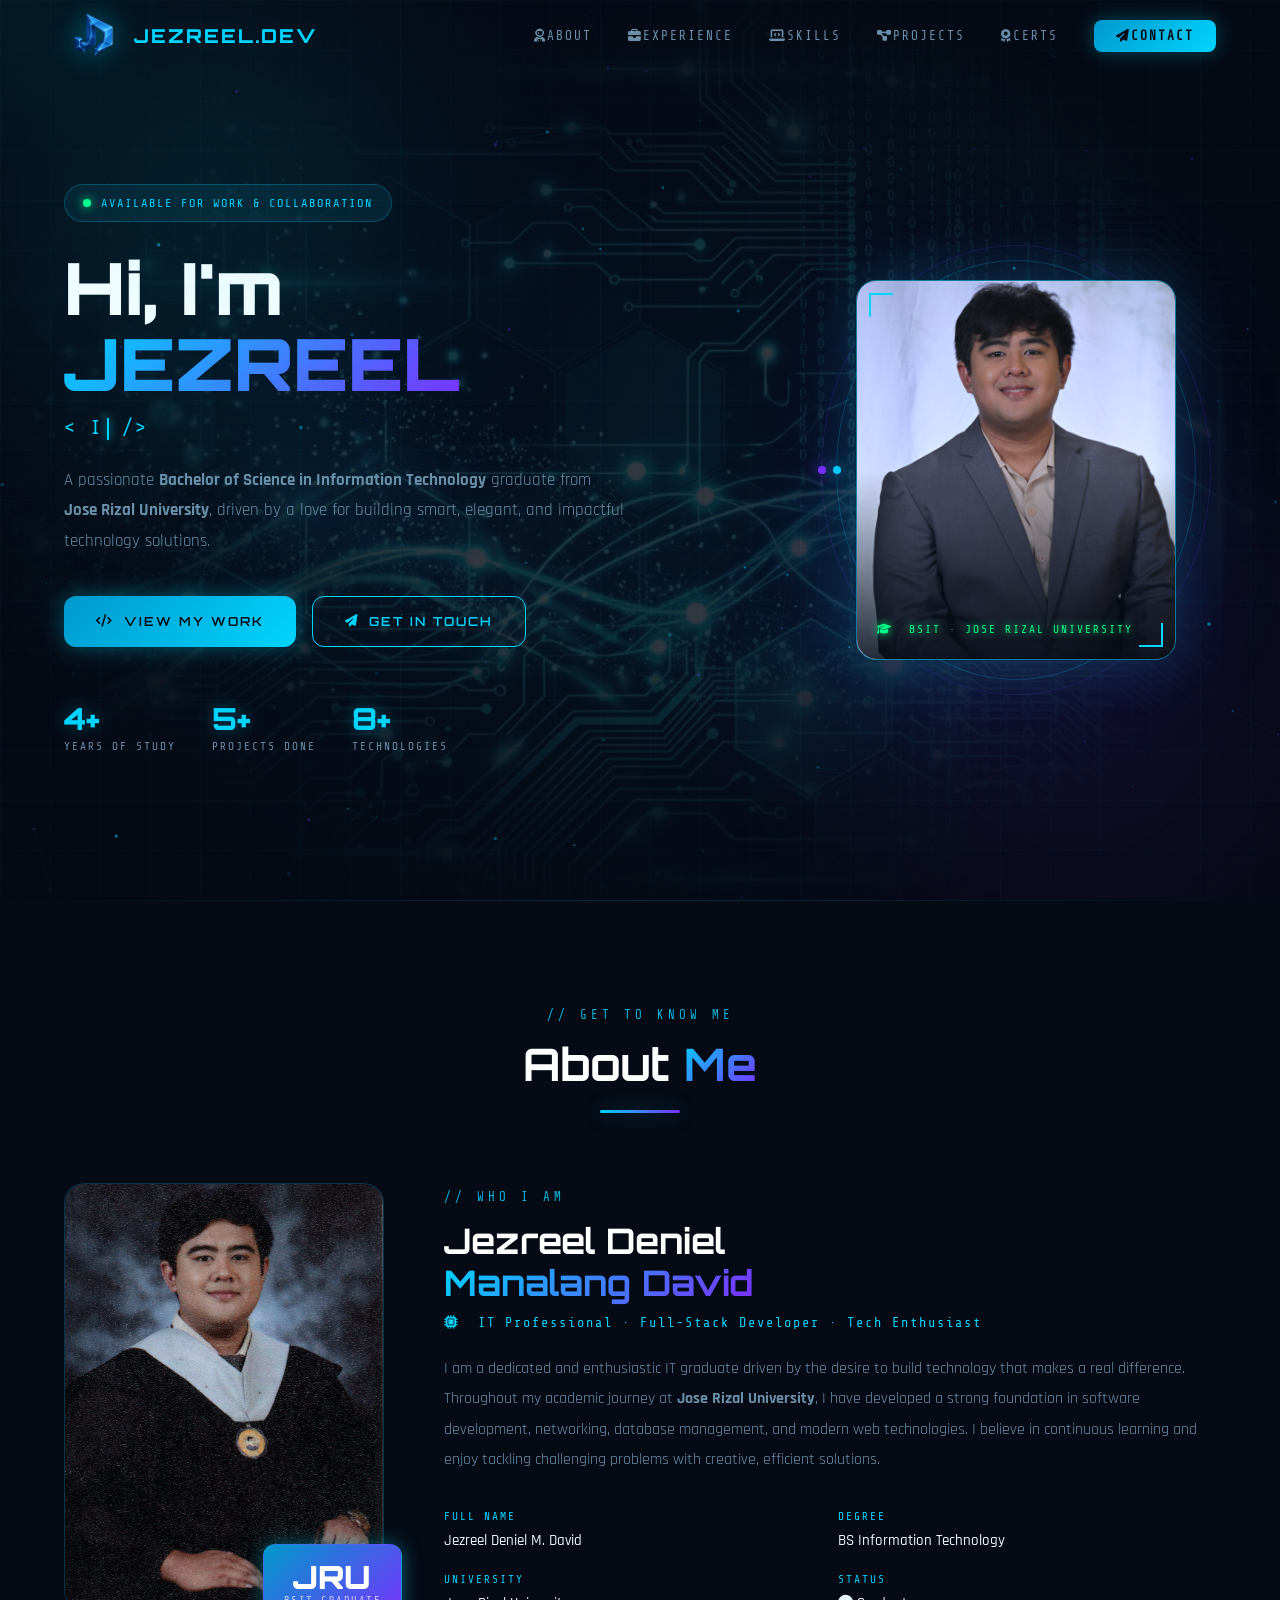
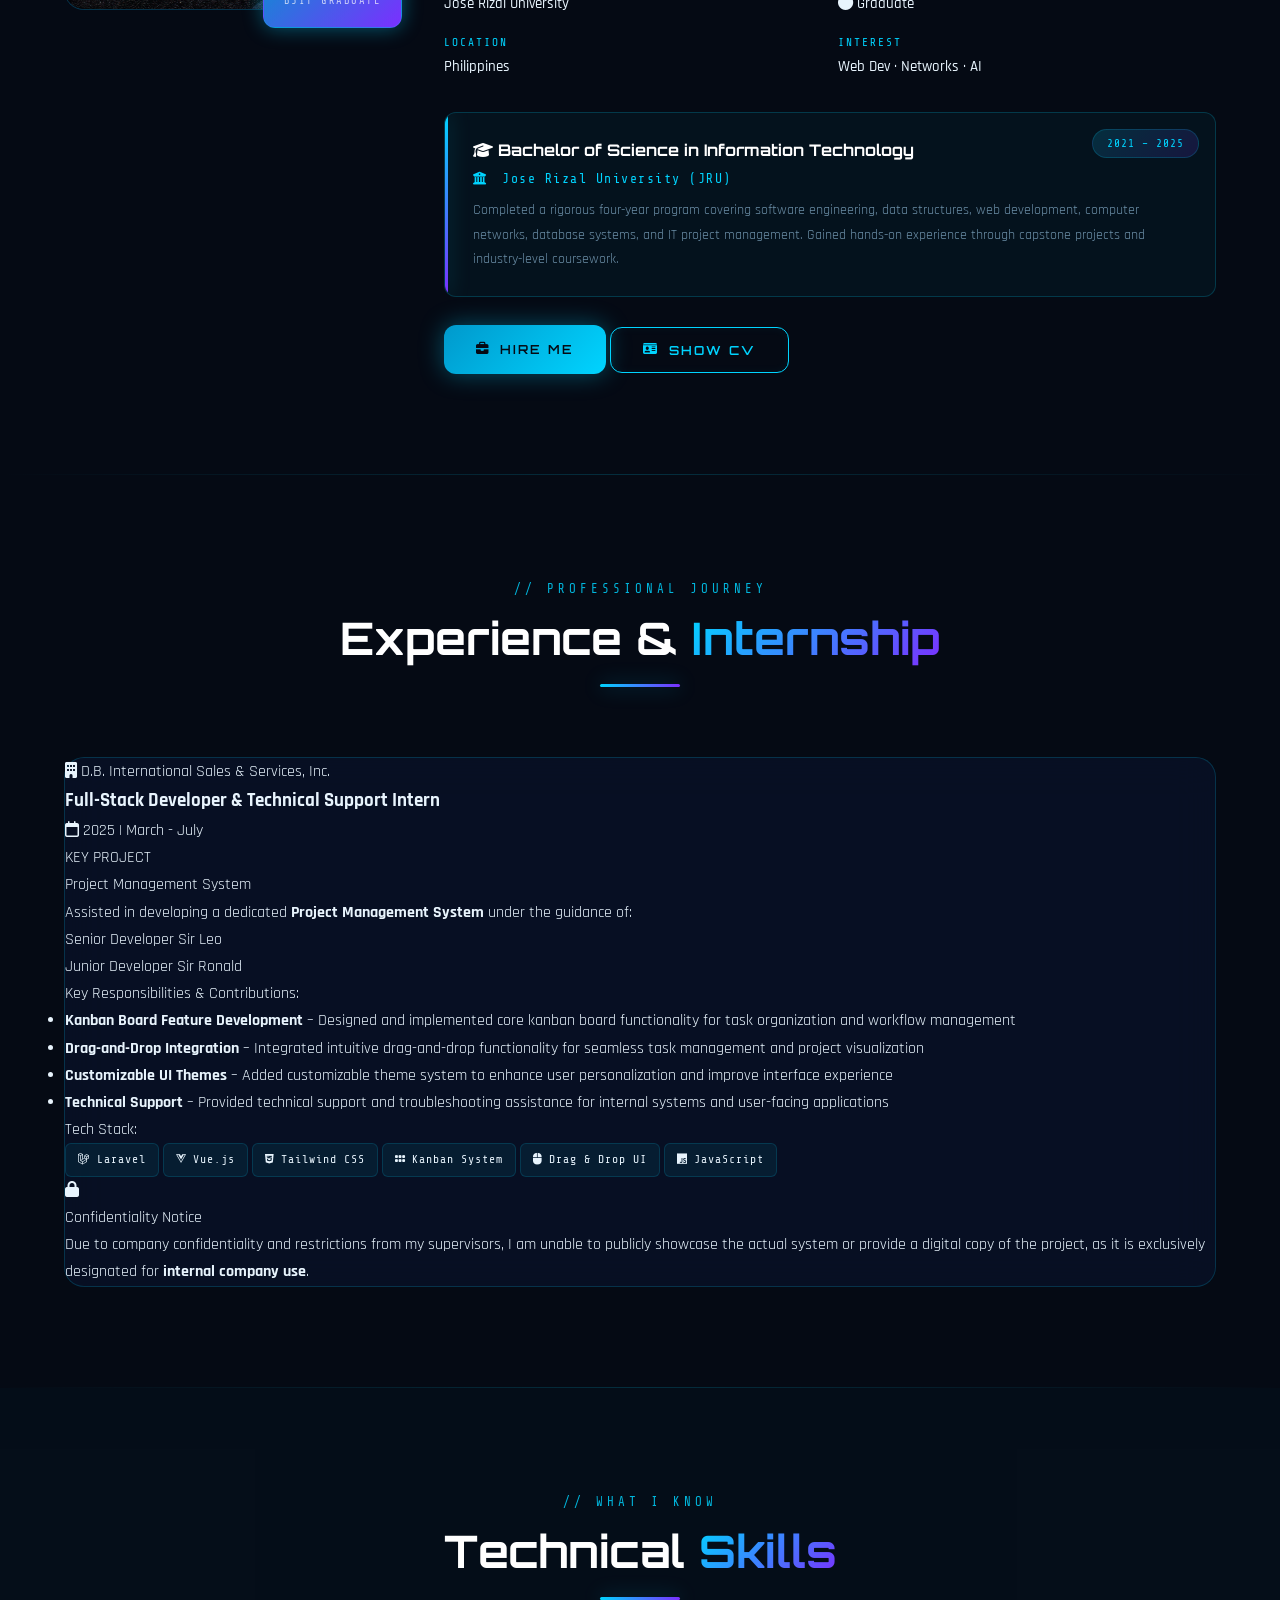
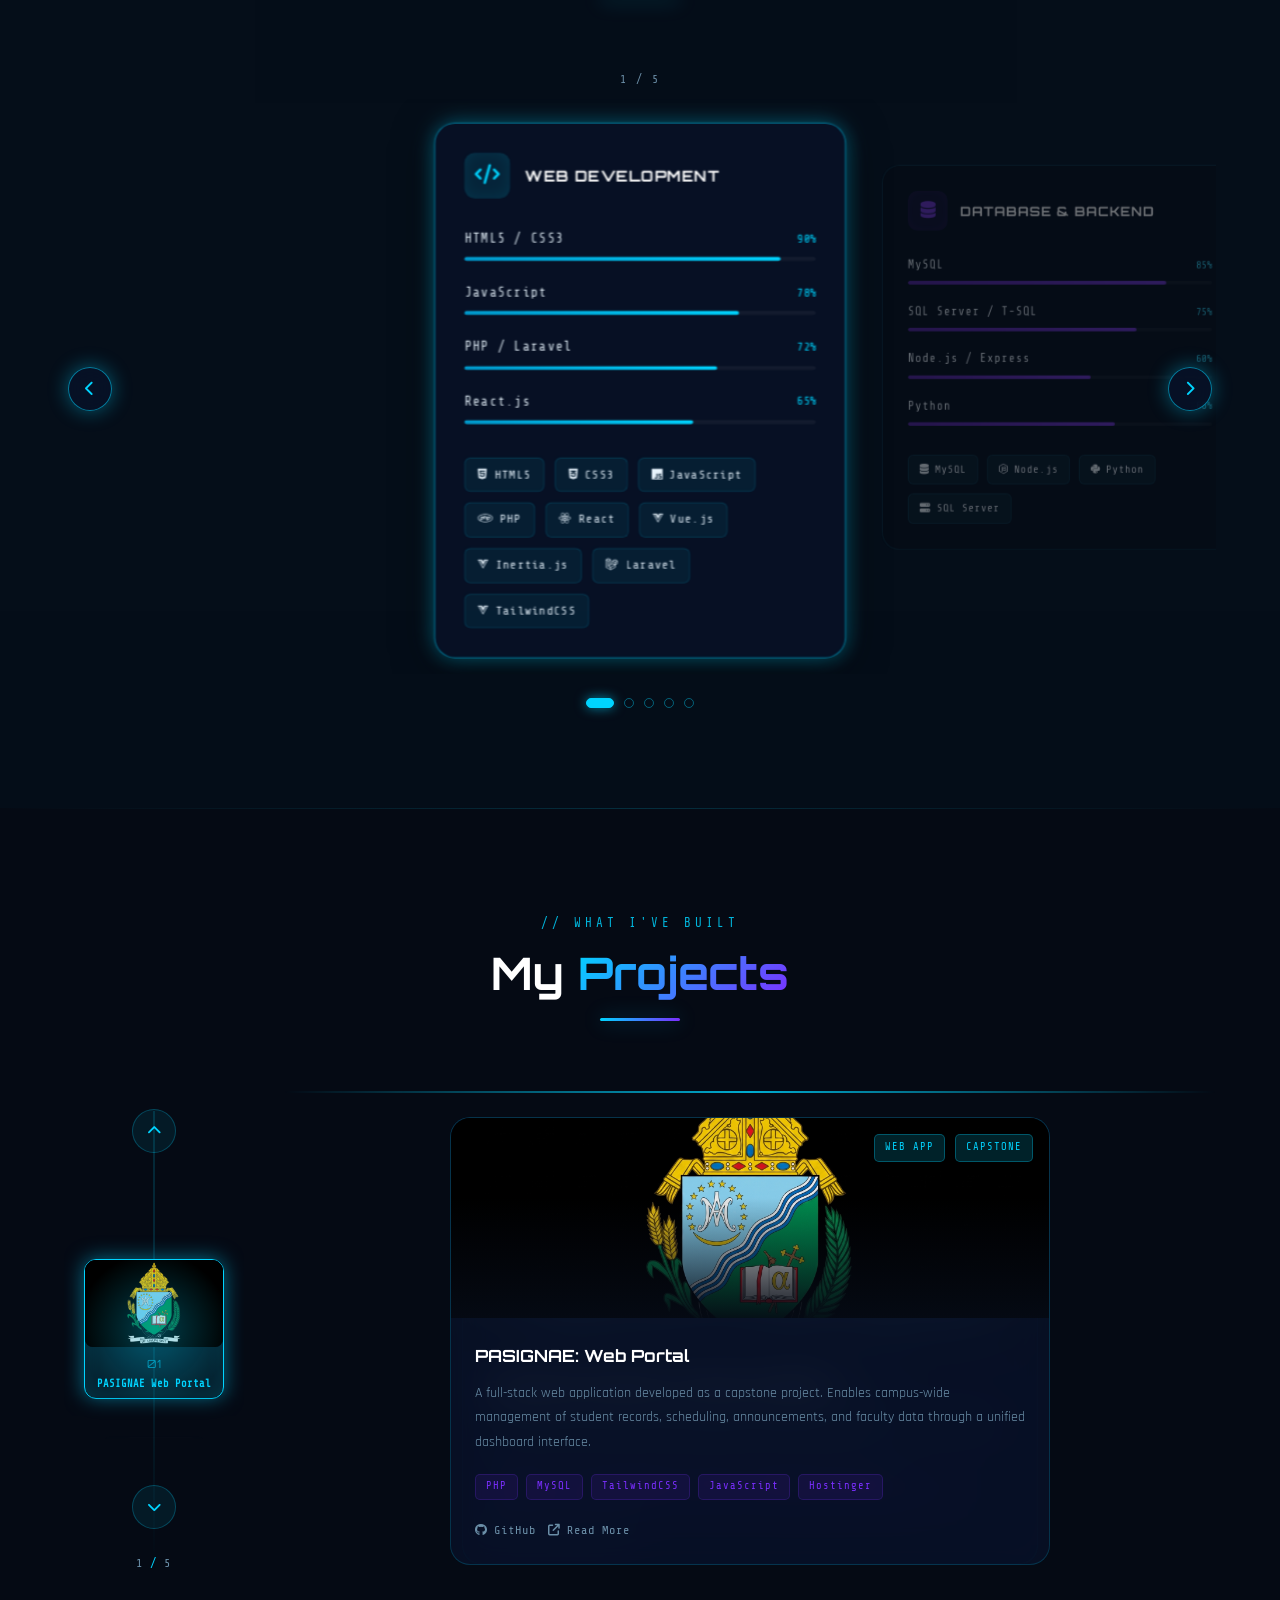
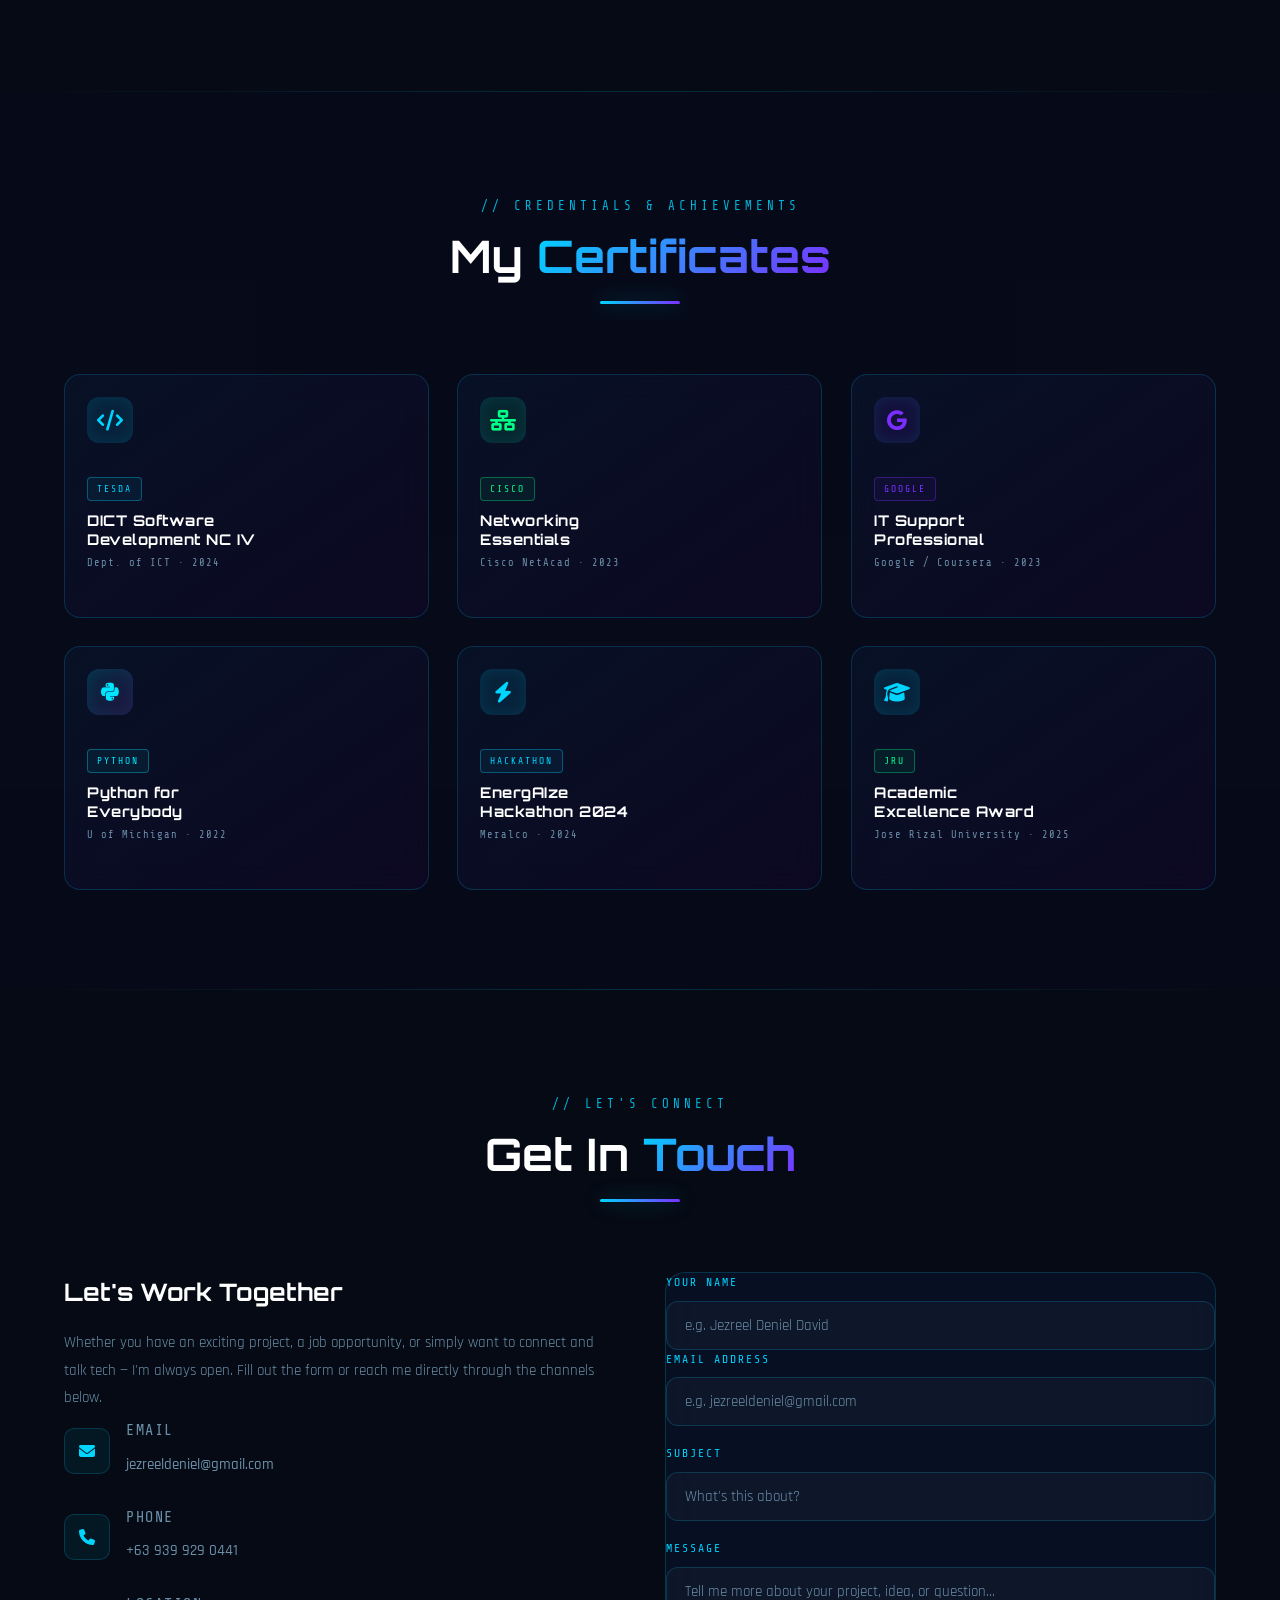
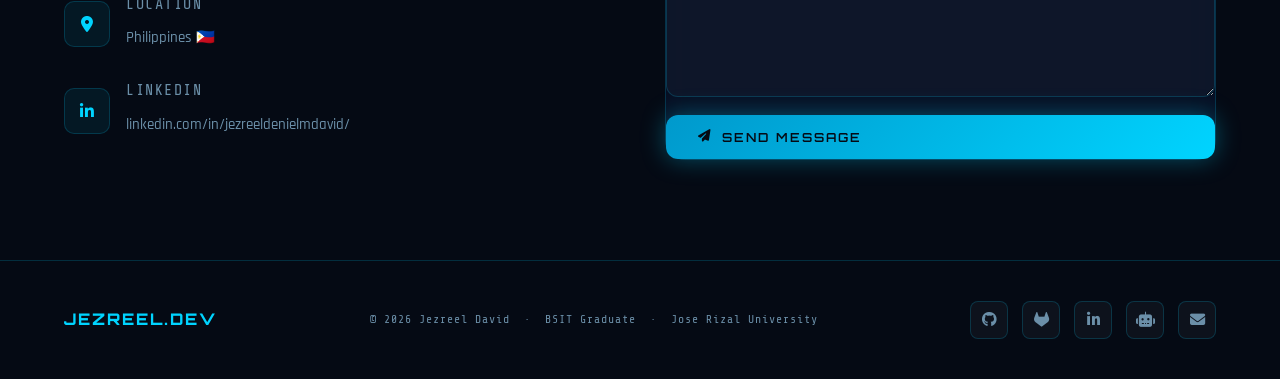
==== commit b995f43e: "Add files via upload" ====
--- a/index.html
+++ b/index.html
@@ -1,4 +1,4 @@
-﻿<!DOCTYPE html>
+<!DOCTYPE html>
 <html lang="en">
 
 <head>
@@ -35,6 +35,7 @@
 
   <!-- Stylesheet -->
   <link rel="stylesheet" href="assets/css/style.css" />
+  <link rel="stylesheet" href="assets/css/robots.css" />
 
   <!-- Cursor glow style  (critical, tiny) -->
   <style>
@@ -87,11 +88,12 @@
     </a>
 
     <ul class="nav-links" id="nav-links" role="list">
-      <li><a href="#about" id="nav-about">ABOUT</a></li>
-      <li><a href="#skills" id="nav-skills">SKILLS</a></li>
-      <li><a href="#projects" id="nav-projects">PROJECTS</a></li>
-      <li><a href="#certificates" id="nav-certificates">CERTS</a></li>
-      <li><a href="#contact" id="nav-contact" class="nav-cta">CONTACT</a></li>
+      <li><a href="#about" id="nav-about"><i class="fa-solid fa-user-astronaut nav-link-icon" aria-hidden="true"></i>ABOUT</a></li>
+      <li><a href="#experience" id="nav-experience"><i class="fa-solid fa-briefcase nav-link-icon" aria-hidden="true"></i>EXPERIENCE</a></li>
+      <li><a href="#skills" id="nav-skills"><i class="fa-solid fa-laptop-code nav-link-icon" aria-hidden="true"></i>SKILLS</a></li>
+      <li><a href="#projects" id="nav-projects"><i class="fa-solid fa-diagram-project nav-link-icon" aria-hidden="true"></i>PROJECTS</a></li>
+      <li><a href="#certificates" id="nav-certificates"><i class="fa-solid fa-award nav-link-icon" aria-hidden="true"></i>CERTS</a></li>
+      <li><a href="#contact" id="nav-contact" class="nav-cta"><i class="fa-solid fa-paper-plane nav-link-icon" aria-hidden="true"></i>CONTACT</a></li>
     </ul>
 
     <button class="nav-toggle" id="nav-toggle" aria-label="Toggle mobile menu" aria-expanded="false">
@@ -220,7 +222,7 @@
           <p class="about-desc">
             I am a dedicated and enthusiastic IT graduate driven by the desire to build
             technology that makes a real difference. Throughout my academic journey at
-            <strong style="color:var(--text-primary)">Jose Rizal University</strong>, I have
+            <strong class="text-primary-strong">Jose Rizal University</strong>, I have
             developed a strong foundation in software development, networking, database management,
             and modern web technologies. I believe in continuous learning and enjoy tackling
             challenging problems with creative, efficient solutions.
@@ -241,8 +243,8 @@
             </div>
             <div class="about-info-item">
               <span class="about-info-label">STATUS</span>
-              <span class="about-info-value" style="color:var(--accent2)">
-                <i class="fa-solid fa-circle" style="font-size:0.6rem;margin-right:5px"></i>
+              <span class="about-info-value about-status-online">
+                <i class="fa-solid fa-circle about-status-dot"></i>
                 Graduate
               </span>
             </div>
@@ -260,7 +262,7 @@
           <div class="education-block">
             <span class="edu-badge">2021 – 2025</span>
             <p class="edu-degree">
-              <i class="fa-solid fa-graduation-cap" style="color:var(--primary);margin-right:8px"
+              <i class="fa-solid fa-graduation-cap edu-degree-icon"
                 aria-hidden="true"></i>
               Bachelor of Science in Information Technology
             </p>
@@ -276,7 +278,7 @@
             </p>
           </div>
 
-          <div style="display:flex;gap:14px;flex-wrap:wrap;">
+          <div class="about-actions-wrap">
             <a href="#contact" class="btn btn-primary" id="about-hire-btn">
               <i class="fa-solid fa-briefcase" aria-hidden="true"></i>
               HIRE ME
@@ -287,6 +289,138 @@
             </button>
           </div>
         </div>
+      </div>
+    </div>
+  </section>
+
+  <div class="section-divider" aria-hidden="true"></div>
+
+
+  <!-- ════════════════════════════════════════════════════════
+       EXPERIENCE SECTION
+  ═══════════════════════════════════════════════════════════ -->
+  <section id="experience" class="section" aria-label="Professional experience">
+    <div class="container">
+      <div class="section-header reveal">
+        <p class="section-tag">// PROFESSIONAL JOURNEY</p>
+        <h2 class="section-title">Experience &amp; <span>Internship</span></h2>
+        <div class="section-line" aria-hidden="true"></div>
+      </div>
+
+      <!-- Experience Timeline -->
+      <div class="experience-timeline">
+        <!-- Experience Card 1 -->
+        <article class="exp-card glass-card reveal-left" aria-label="D.B. International Sales & Services, Inc. internship">
+          <div class="exp-card-header">
+            <div class="exp-timeline-dot" aria-hidden="true"></div>
+            <div class="exp-header-content">
+              <div class="exp-company">
+                <i class="fa-solid fa-building" aria-hidden="true"></i>
+                D.B. International Sales &amp; Services, Inc.
+              </div>
+              <h3 class="exp-role">Full-Stack Developer &amp; Technical Support <span class="exp-role-type">Intern</span></h3>
+              <div class="exp-period">
+                <i class="fa-regular fa-calendar" aria-hidden="true"></i>
+                2025 | March - July
+              </div>
+            </div>
+          </div>
+
+          <div class="exp-card-body">
+            <!-- Key Contribution -->
+            <div class="exp-highlight" aria-hidden="true">
+              <span class="highlight-label">KEY PROJECT</span>
+              <p>Project Management System</p>
+            </div>
+
+            <!-- Main Contribution -->
+            <div class="exp-contribution">
+              <p class="exp-subtitle">Assisted in developing a dedicated <strong>Project Management System</strong> under the guidance of:</p>
+              <div class="exp-supervisors">
+                <div class="supervisor-item">
+                  <span class="supervisor-title">Senior Developer</span>
+                  <span class="supervisor-name">Sir Leo</span>
+                </div>
+                <div class="supervisor-item">
+                  <span class="supervisor-title">Junior Developer</span>
+                  <span class="supervisor-name">Sir Ronald</span>
+                </div>
+              </div>
+            </div>
+
+            <!-- Responsibilities List -->
+            <div class="exp-responsibilities">
+              <p class="exp-responsibilities-label">Key Responsibilities &amp; Contributions:</p>
+              <ul class="exp-list" role="list">
+                <li role="listitem">
+                  <span class="exp-list-icon" aria-hidden="true"></span>
+                  <span class="exp-list-content">
+                    <strong>Kanban Board Feature Development</strong> – Designed and implemented core kanban board functionality for task organization and workflow management
+                  </span>
+                </li>
+                <li role="listitem">
+                  <span class="exp-list-icon" aria-hidden="true"></span>
+                  <span class="exp-list-content">
+                    <strong>Drag-and-Drop Integration</strong> – Integrated intuitive drag-and-drop functionality for seamless task management and project visualization
+                  </span>
+                </li>
+                <li role="listitem">
+                  <span class="exp-list-icon" aria-hidden="true"></span>
+                  <span class="exp-list-content">
+                    <strong>Customizable UI Themes</strong> – Added customizable theme system to enhance user personalization and improve interface experience
+                  </span>
+                </li>
+                <li role="listitem">
+                  <span class="exp-list-icon" aria-hidden="true"></span>
+                  <span class="exp-list-content">
+                    <strong>Technical Support</strong> – Provided technical support and troubleshooting assistance for internal systems and user-facing applications
+                  </span>
+                </li>
+              </ul>
+            </div>
+
+            <!-- Tech Stack -->
+            <div class="exp-tech-stack">
+              <p class="exp-tech-label">Tech Stack:</p>
+              <div class="exp-tech-badges" role="list" aria-label="Technologies used">
+                <span class="tech-badge exp-badge-blue" role="listitem">
+                  <i class="fa-brands fa-laravel" aria-hidden="true"></i> Laravel
+                </span>
+                <span class="tech-badge exp-badge-blue" role="listitem">
+                  <i class="fa-brands fa-vuejs" aria-hidden="true"></i> Vue.js
+                </span>
+                <span class="tech-badge exp-badge-green" role="listitem">
+                  <i class="fa-brands fa-css3-alt" aria-hidden="true"></i> Tailwind CSS
+                </span>
+                <span class="tech-badge exp-badge-purple" role="listitem">
+                  <i class="fa-solid fa-grip" aria-hidden="true"></i> Kanban System
+                </span>
+                <span class="tech-badge exp-badge-purple" role="listitem">
+                  <i class="fa-solid fa-mouse" aria-hidden="true"></i> Drag &amp; Drop UI
+                </span>
+                <span class="tech-badge exp-badge-blue" role="listitem">
+                  <i class="fa-brands fa-js" aria-hidden="true"></i> JavaScript
+                </span>
+              </div>
+            </div>
+
+            <!-- Confidentiality Notice -->
+            <div class="exp-confidentiality" aria-label="Confidentiality notice">
+              <div class="conf-content">
+                <i class="fa-solid fa-lock" aria-hidden="true"></i>
+                <div>
+                  <p class="conf-title">Confidentiality Notice</p>
+                  <p class="conf-text">
+                    Due to company confidentiality and restrictions from my supervisors, I am unable to publicly showcase the actual system or provide a digital copy of the project, as it is exclusively designated for <strong>internal company use</strong>.
+                  </p>
+                </div>
+              </div>
+            </div>
+          </div>
+
+          <!-- Glow effect -->
+          <div class="exp-card-glow" aria-hidden="true"></div>
+        </article>
       </div>
     </div>
   </section>
@@ -656,7 +790,7 @@
 
           <div class="proj-strip-line" aria-hidden="true"></div>
 
-          <button class="proj-nav-btn proj-nav-up" id="proj-nav-up" aria-label="Previous project">
+          <button class="proj-nav-btn proj-nav-up" id="proj-nav-up" aria-label="Previous project" hidden>
             <i class="fa-solid fa-chevron-up"></i>
           </button>
 
@@ -700,7 +834,7 @@
               </div>
 
               <div class="proj-thumb" data-index="4" role="option" aria-selected="false" tabindex="-1" id="proj-thumb-4">
-                <div class="proj-thumb-img"><img src="assets/images/project-3.png" alt="" loading="lazy" /></div>
+                <div class="proj-thumb-img"><img src="assets/images/project-2.png" alt="" loading="lazy" /></div>
                 <div class="proj-thumb-info">
                   <span class="proj-thumb-num">05</span>
                   <span class="proj-thumb-name">LangChain Chatbot</span>
@@ -746,7 +880,7 @@
                 <span class="project-tech" role="listitem">Hostinger</span>
               </div>
               <div class="project-links">
-                <a href="https://github.com/JezreelDavid-BucDevGin/PASIGNAE-Web_Portal_TheBinary101.git" class="project-link" id="proj1-github" target="_blank"><i class="fa-brands fa-github" aria-hidden="true"></i> GitHub</a>
+                <a href="https://github.com/JezreelDavid-BucDevGin/PASIGNAE-Web_Portal_TheBinary101.git" class="project-link" id="proj1-github" target="_blank" rel="noopener noreferrer"><i class="fa-brands fa-github" aria-hidden="true"></i> GitHub</a>
                 <a href="projects/pasignae-web-portal.html" class="project-link" id="proj1-demo"><i class="fa-solid fa-arrow-up-right-from-square" aria-hidden="true"></i> Read More</a>
               </div>
             </div>
@@ -772,7 +906,7 @@
                 <span class="project-tech" role="listitem">MariaDB</span>
               </div>
               <div class="project-links">
-                <a href="https://github.com" class="project-link" id="proj2-github" target="_blank"><i class="fa-brands fa-github" aria-hidden="true"></i> GitHub</a>
+                <a href="https://github.com" class="project-link" id="proj2-github" target="_blank" rel="noopener noreferrer"><i class="fa-brands fa-github" aria-hidden="true"></i> GitHub</a>
                 <a href="projects/project-management-system.html" class="project-link" id="proj2-demo"><i class="fa-solid fa-arrow-up-right-from-square" aria-hidden="true"></i> Read More</a>
               </div>
             </div>
@@ -796,9 +930,10 @@
                 <span class="project-tech" role="listitem">HuggingFace</span>
                 <span class="project-tech" role="listitem">Pandas</span>
                 <span class="project-tech" role="listitem">Matplotlib</span>
+                <span class="project-tech" role="listitem">Colab</span>
               </div>
               <div class="project-links">
-                <a href="https://github.com/JezreelDavid-BucDevGin/COLLEGE_EXIT_FORM_DETECTION-JRU_Guidance-TripleKill.git" class="project-link" id="proj3a-github" target="_blank"><i class="fa-brands fa-github" aria-hidden="true"></i> GitHub</a>
+                <a href="https://github.com/JezreelDavid-BucDevGin/COLLEGE_EXIT_FORM_DETECTION-JRU_Guidance-TripleKill.git" class="project-link" id="proj3a-github" target="_blank" rel="noopener noreferrer"><i class="fa-brands fa-github" aria-hidden="true"></i> GitHub</a>
                 <a href="projects/sentiment-analysis.html" class="project-link" id="proj3a-demo"><i class="fa-solid fa-arrow-up-right-from-square" aria-hidden="true"></i> Read More</a>
               </div>
             </div>
@@ -825,7 +960,7 @@
                 <span class="project-tech" role="listitem">BERT</span>
               </div>
               <div class="project-links">
-                <a href="https://github.com/JezreelDavid-BucDevGin/EnergAIze-Meralco_Hackathon_Innovecom.git" class="project-link" id="proj4-github" target="_blank"><i class="fa-brands fa-github" aria-hidden="true"></i> GitHub</a>
+                <a href="https://github.com/JezreelDavid-BucDevGin/EnergAIze-Meralco_Hackathon_Innovecom.git" class="project-link" id="proj4-github" target="_blank" rel="noopener noreferrer"><i class="fa-brands fa-github" aria-hidden="true"></i> GitHub</a>
                 <a href="projects/energaize-hackathon.html" class="project-link" id="proj4-demo"><i class="fa-solid fa-arrow-up-right-from-square" aria-hidden="true"></i> Read More</a>
               </div>
             </div>
@@ -834,7 +969,7 @@
           <!-- Project 5 -->
           <article class="project-card glass-card proj-display-card" data-proj-index="4" aria-label="Project: Chatbot Development Using LangChain">
             <div class="project-img">
-              <img src="assets/images/project-3.png" alt="LangChain Chatbot" id="project5-img" loading="lazy" />
+              <img src="assets/images/project-2.png" alt="LangChain Chatbot" id="project5-img" loading="lazy" />
               <div class="project-img-overlay">
                 <span class="project-tag">LLM</span>
                 <span class="project-tag">CHATBOT</span>
@@ -849,9 +984,10 @@
                 <span class="project-tech" role="listitem">GPT-2</span>
                 <span class="project-tech" role="listitem">GPT-Neo</span>
                 <span class="project-tech" role="listitem">T5-small</span>
+                <span class="project-tech" role="listitem">Colab</span>
               </div>
               <div class="project-links">
-                <a href="https://github.com/JezreelDavid-BucDevGin/ChatBot-langchain-Jezreel_David.git" class="project-link" id="proj5-github" target="_blank"><i class="fa-brands fa-github" aria-hidden="true"></i> GitHub</a>
+                <a href="https://github.com/JezreelDavid-BucDevGin/ChatBot-langchain-Jezreel_David.git" class="project-link" id="proj5-github" target="_blank" rel="noopener noreferrer"><i class="fa-brands fa-github" aria-hidden="true"></i> GitHub</a>
                 <a href="projects/langchain-chatbot.html" class="project-link" id="proj5-demo"><i class="fa-solid fa-arrow-up-right-from-square" aria-hidden="true"></i> Read More</a>
               </div>
             </div>
@@ -1023,7 +1159,7 @@
           data-cert-img="assets/images/certificates/Meralco_Cert.png"
         >
           <div class="cert-tile-inner">
-            <div class="cert-tile-icon" style="background:rgba(255,200,0,0.1);color:#ffd600;" aria-hidden="true">
+            <div class="cert-tile-icon cert-tile-icon-gold" aria-hidden="true">
               <i class="fa-solid fa-bolt"></i>
             </div>
             <div class="cert-tile-shine" aria-hidden="true"></div>
@@ -1033,7 +1169,7 @@
             <div class="cert-tile-corner cert-corner-br" aria-hidden="true"></div>
             <div class="cert-tile-scan" aria-hidden="true"></div>
             <div class="cert-tile-body">
-              <span class="cert-tile-tag" style="border-color:rgba(255,214,0,0.4);color:#ffd600;">HACKATHON</span>
+              <span class="cert-tile-tag cert-tile-tag-gold">HACKATHON</span>
               <h3 class="cert-tile-title">EnergAIze<br>Hackathon 2024</h3>
               <p class="cert-tile-issuer">Meralco · 2024</p>
             </div>
@@ -1056,7 +1192,7 @@
           data-cert-img="assets/images/certificates/cert-6.png"
         >
           <div class="cert-tile-inner">
-            <div class="cert-tile-icon" style="background:rgba(0,255,136,0.1);color:var(--accent2);" aria-hidden="true">
+            <div class="cert-tile-icon cert-tile-icon-green" aria-hidden="true">
               <i class="fa-solid fa-graduation-cap"></i>
             </div>
             <div class="cert-tile-shine" aria-hidden="true"></div>
@@ -1147,8 +1283,8 @@
 
         <!-- Form -->
         <div class="reveal">
-          <form class="contact-form glass-card" id="contact-form" style="padding:36px;" novalidate>
-            <div style="display:grid;grid-template-columns:1fr 1fr;gap:18px;">
+          <form class="contact-form glass-card contact-form-shell" id="contact-form" novalidate>
+            <div class="contact-form-grid">
               <div class="form-group">
                 <label class="form-label" for="contact-name">YOUR NAME</label>
                 <input type="text" id="contact-name" name="name" class="form-input" placeholder="e.g. Jezreel Deniel David"
@@ -1170,8 +1306,7 @@
               <textarea id="contact-message" name="message" class="form-input"
                 placeholder="Tell me more about your project, idea, or question…" required></textarea>
             </div>
-            <button type="submit" class="btn btn-primary" id="contact-submit"
-              style="width:100%;justify-content:center;margin-top:4px;">
+            <button type="submit" class="btn btn-primary contact-submit-btn" id="contact-submit">
               <i class="fa-solid fa-paper-plane" aria-hidden="true"></i>
               SEND MESSAGE
             </button>
@@ -1195,13 +1330,16 @@
       <a href="https://github.com/JezreelDavid-BucDevGin" class="social-link" id="social-github" role="listitem" aria-label="GitHub profile">
         <i class="fa-brands fa-github" aria-hidden="true"></i>
       </a>
+      <a href="https://gitlab.com/jezreeldenield" class="social-link" id="social-gitlab" role="listitem" aria-label="GitLab profile">
+        <i class="fa-brands fa-gitlab" aria-hidden="true"></i>
+      </a>
       <a href="https://www.linkedin.com/in/jezreeldenielmdavid/" class="social-link" id="social-linkedin" role="listitem" aria-label="LinkedIn profile">
         <i class="fa-brands fa-linkedin-in" aria-hidden="true"></i>
       </a>
-      <a href="#" class="social-link" id="social-fb" role="listitem" aria-label="Facebook profile">
-        <i class="fa-brands fa-facebook-f" aria-hidden="true"></i>
+      <a href="https://huggingface.co/BucDevGin" class="social-link" id="social-huggingface" role="listitem" aria-label="Hugging Face profile">
+        <i class="fa-solid fa-robot" aria-hidden="true"></i>
       </a>
-      <a href="#" class="social-link" id="social-email" role="listitem" aria-label="Send email">
+      <a href="mailto:jezreeldeniel@gmail.com" class="social-link" id="social-email" role="listitem" aria-label="Send email">
         <i class="fa-solid fa-envelope" aria-hidden="true"></i>
       </a>
     </div>
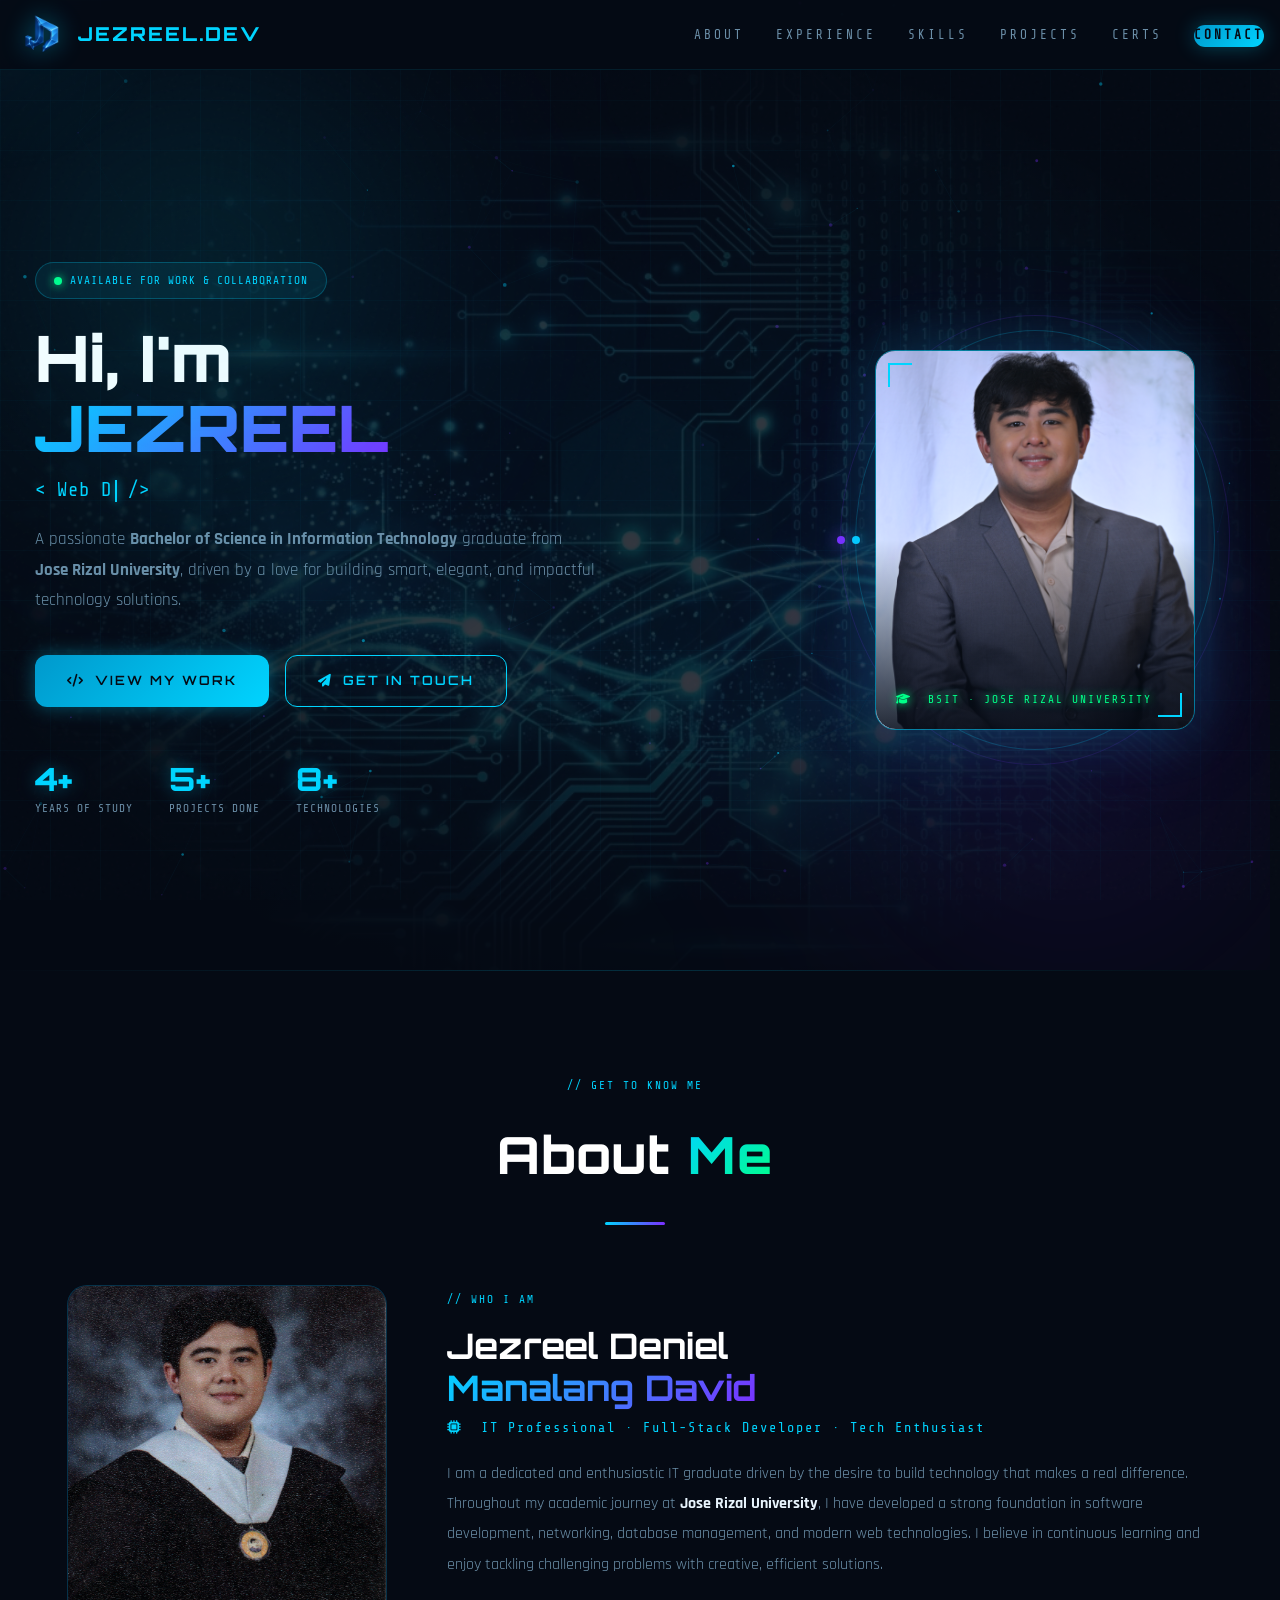
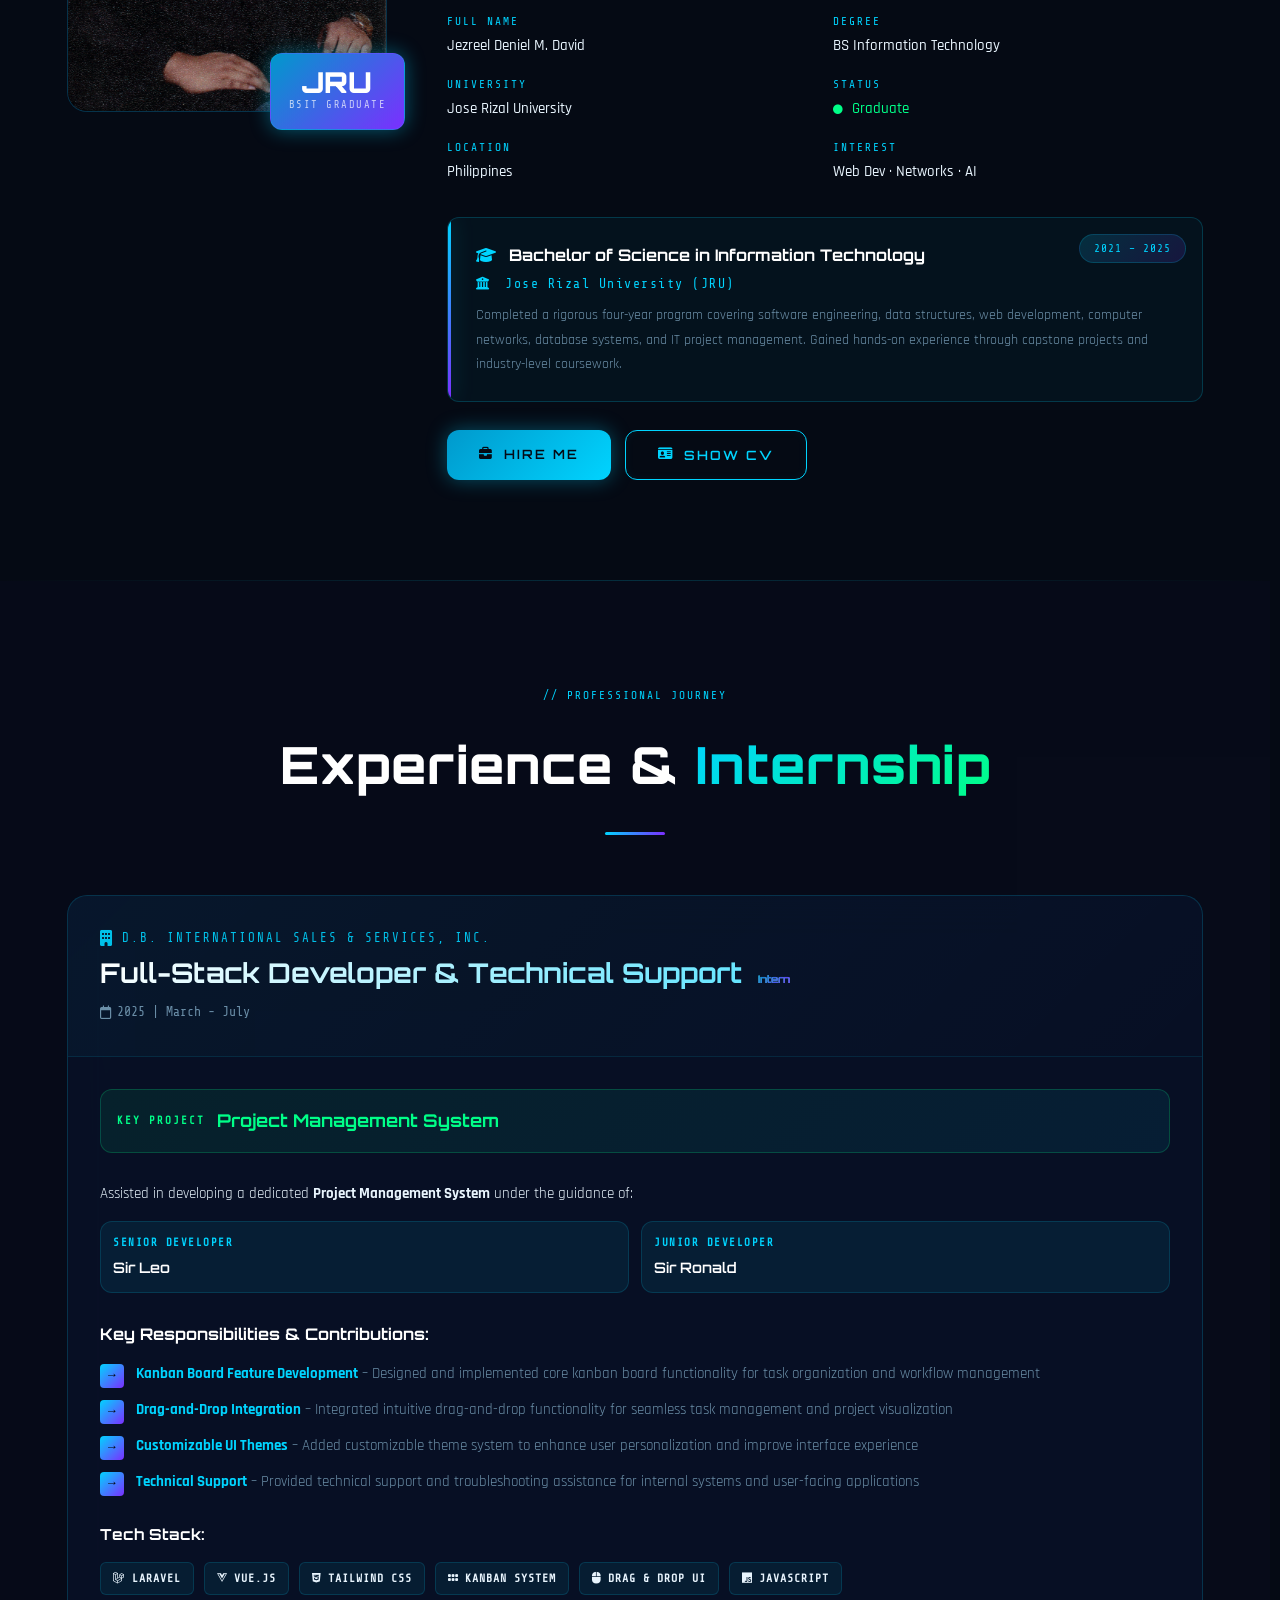
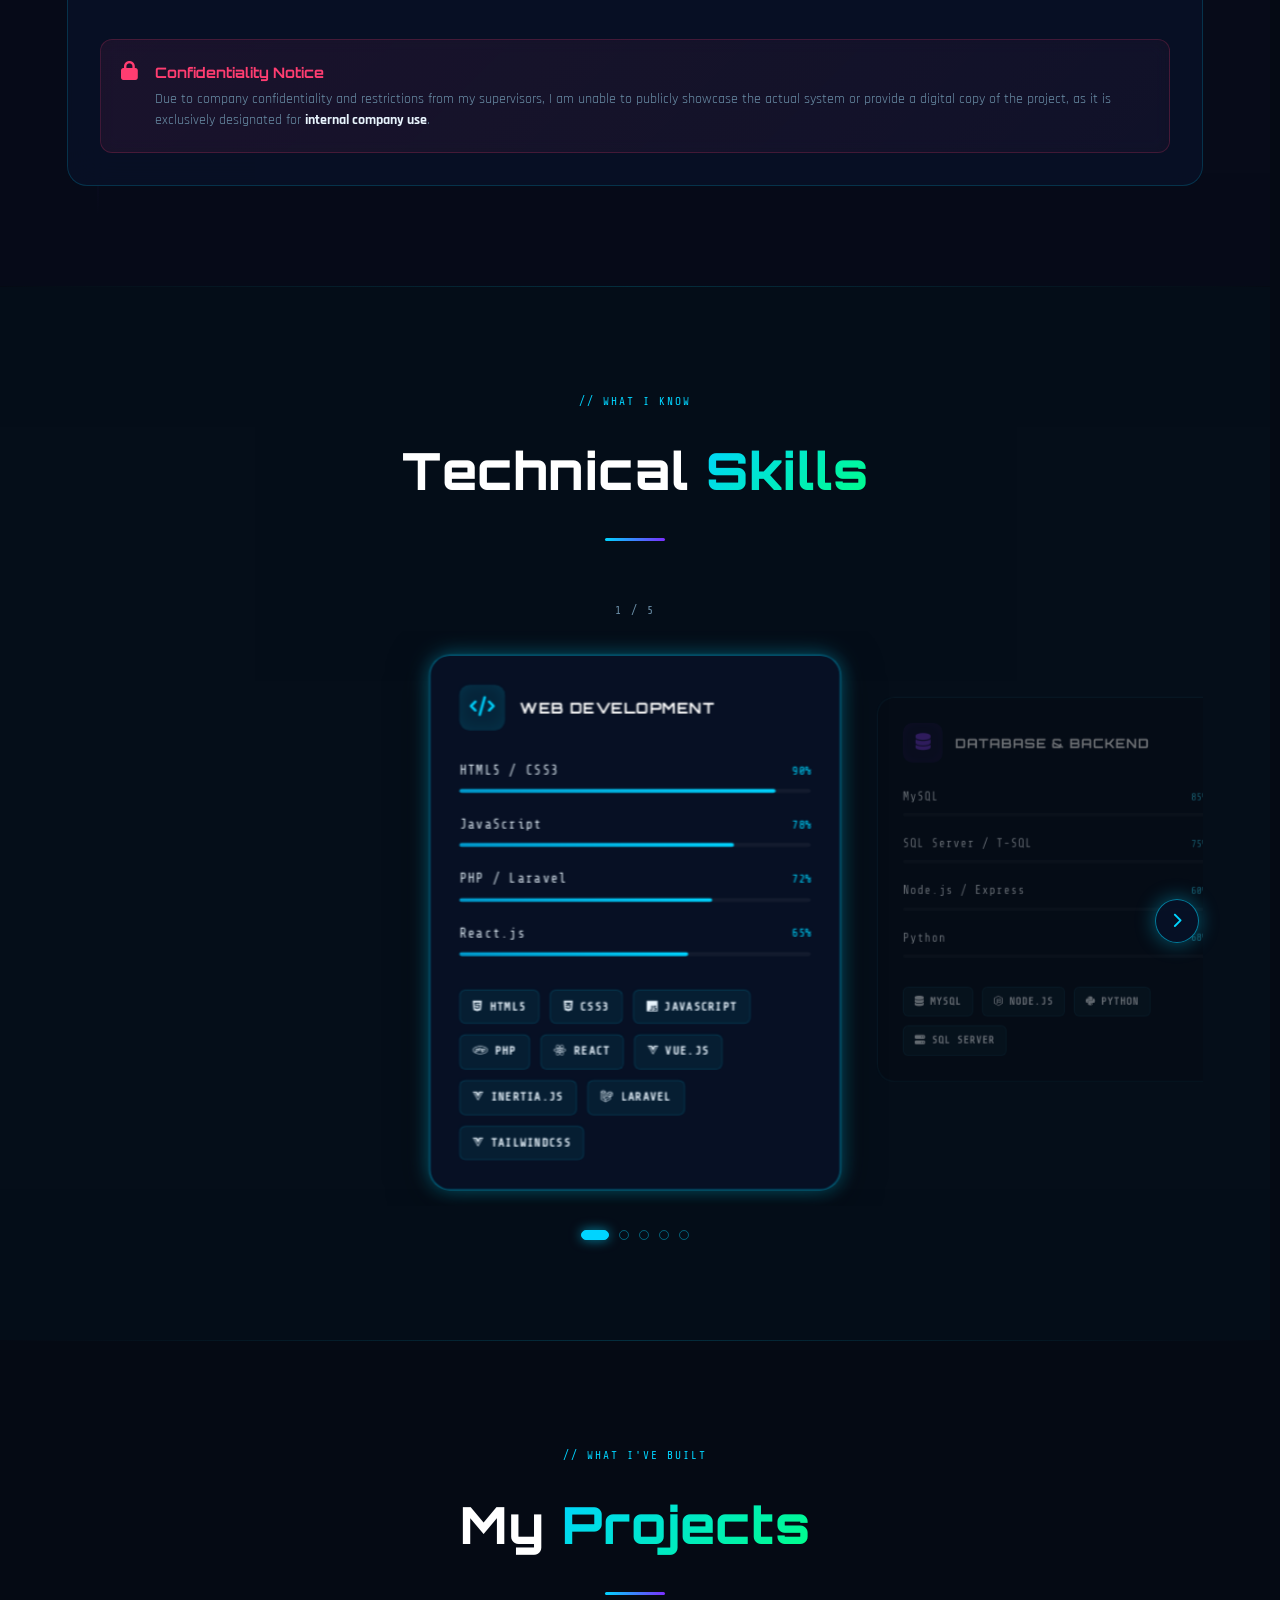
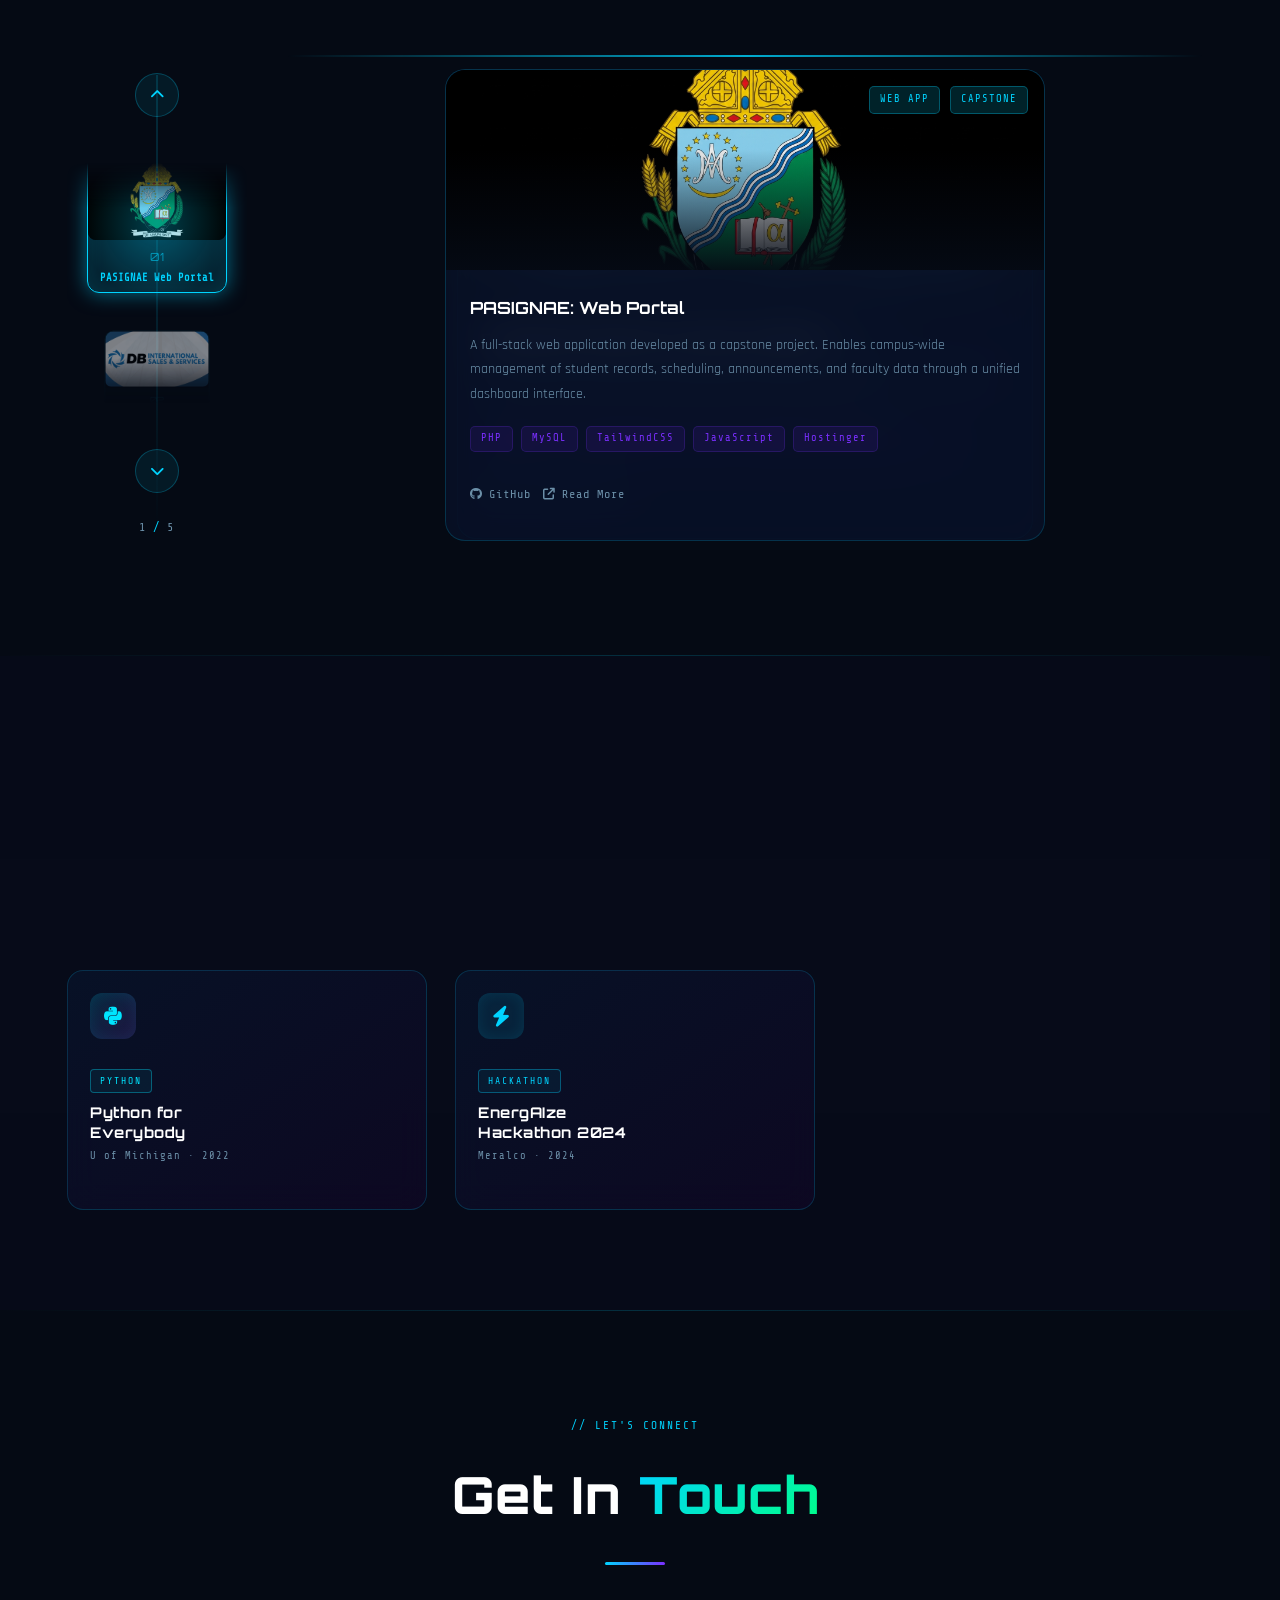
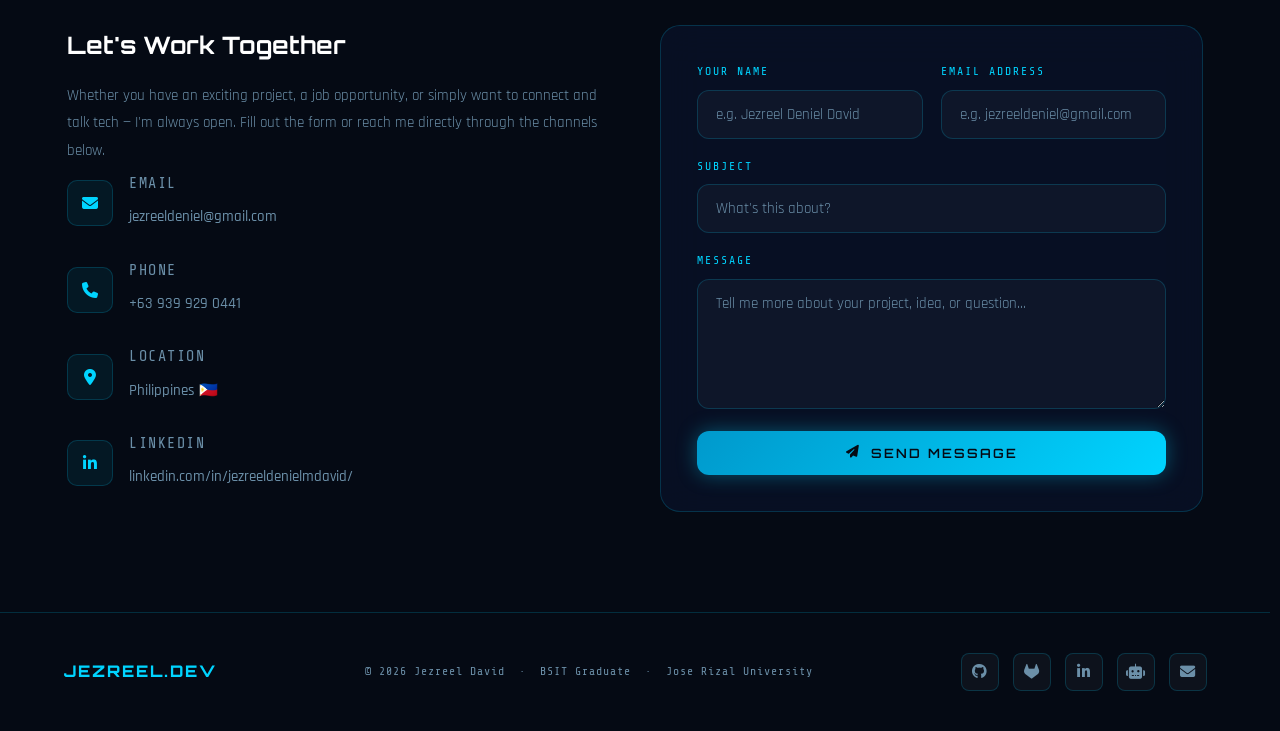
==== commit 7c5c9652: "I have updated the certificTES" ====
--- a/index.html
+++ b/index.html
@@ -1015,7 +1015,7 @@
       <div class="cert-grid" role="list" aria-label="Certificate list">
 
         <!-- Certificate 1 -->
-        <button
+        <!-- <button
           class="cert-tile reveal"
           id="cert-tile-1"
           role="listitem"
@@ -1045,10 +1045,10 @@
               <i class="fa-solid fa-expand"></i> VIEW
             </div>
           </div>
-        </button>
+        </button> -->
 
         <!-- Certificate 2 -->
-        <button
+        <!-- <button
           class="cert-tile reveal"
           id="cert-tile-2"
           role="listitem"
@@ -1078,10 +1078,10 @@
               <i class="fa-solid fa-expand"></i> VIEW
             </div>
           </div>
-        </button>
+        </button> -->
 
         <!-- Certificate 3 -->
-        <button
+        <!-- <button
           class="cert-tile reveal"
           id="cert-tile-3"
           role="listitem"
@@ -1111,19 +1111,19 @@
               <i class="fa-solid fa-expand"></i> VIEW
             </div>
           </div>
-        </button>
+        </button> -->
 
         <!-- Certificate 4 -->
         <button
           class="cert-tile reveal"
           id="cert-tile-4"
           role="listitem"
-          aria-label="Open certificate: Python for Everybody"
+          aria-label="Open certificate: Cognizant AI for Public Good"
           data-cert-id="4"
-          data-cert-title="Python for Everybody"
-          data-cert-issuer="University of Michigan / Coursera"
-          data-cert-year="2022"
-          data-cert-img="assets/images/certificates/cert-4.png"
+          data-cert-title="Certificate of Participation"
+          data-cert-issuer="Cognizant"
+          data-cert-year="2025"
+          data-cert-img="assets/images/certificates/Cognizant_Cert.png"
         >
           <div class="cert-tile-inner">
             <div class="cert-tile-icon ai" aria-hidden="true">
@@ -1180,7 +1180,7 @@
         </button>
 
         <!-- Certificate 6 -->
-        <button
+        <!-- <button
           class="cert-tile reveal"
           id="cert-tile-6"
           role="listitem"
@@ -1210,7 +1210,7 @@
               <i class="fa-solid fa-expand"></i> VIEW
             </div>
           </div>
-        </button>
+        </button> -->
 
       </div><!-- /cert-grid -->
     </div>
--- a/assets/css/style.css
+++ b/assets/css/style.css
@@ -7,6 +7,7 @@
 
 /* ─── CSS Custom Properties ─────────────────────────────── */
 :root {
+  /* Colors */
   --primary: #00d4ff;
   --primary-dark: #0099cc;
   --accent: #7b2fff;
@@ -23,12 +24,34 @@
   --glow-blue: 0 0 20px rgba(0, 212, 255, 0.4);
   --glow-purple: 0 0 20px rgba(123, 47, 255, 0.4);
   --glow-green: 0 0 20px rgba(0, 255, 136, 0.4);
-  --transition: all 0.35s cubic-bezier(0.4, 0, 0.2, 1);
+
+  /* Typography */
   --font-display: "Orbitron", monospace;
   --font-body: "Rajdhani", sans-serif;
   --font-mono: "Share Tech Mono", monospace;
+
+  /* Spacing & Layout */
   --radius: 12px;
   --radius-lg: 20px;
+  --transition: all 0.35s cubic-bezier(0.4, 0, 0.2, 1);
+  --gap-xs: 8px;
+  --gap-sm: 12px;
+  --gap-md: 16px;
+  --gap-lg: 24px;
+  --gap-xl: 32px;
+  --gap-2xl: 48px;
+
+  /* Font sizes - mobile first */
+  --text-xs: 0.7rem;
+  --text-sm: 0.8rem;
+  --text-base: 1rem;
+  --text-lg: 1.1rem;
+  --text-xl: 1.3rem;
+  --text-2xl: 1.6rem;
+  --text-3xl: 2rem;
+  --text-4xl: 2.4rem;
+  --ease-out-premium: cubic-bezier(0.22, 1, 0.36, 1);
+  --ease-inout-premium: cubic-bezier(0.65, 0, 0.35, 1);
 }
 
 /* ─── Reset & Base ────────────────────────────────────────── */
@@ -44,6 +67,10 @@
   scroll-behavior: smooth;
   scrollbar-width: thin;
   scrollbar-color: var(--primary) var(--bg-elevated);
+  -webkit-text-size-adjust: 100%;
+  overflow-x: hidden;
+  scrollbar-gutter: stable;
+  scroll-padding-top: 84px;
 }
 
 ::-webkit-scrollbar {
@@ -65,6 +92,29 @@
   color: var(--text-primary);
   line-height: 1.7;
   overflow-x: hidden;
+  text-rendering: optimizeLegibility;
+}
+
+body.nav-open,
+body.modal-open {
+  overflow: hidden;
+  touch-action: none;
+}
+
+img,
+video,
+svg,
+canvas {
+  max-width: 100%;
+  height: auto;
+}
+
+.photo-frame img,
+.project-img img,
+.proj-thumb-img img,
+.about-photo img {
+  height: 100%;
+  object-fit: cover;
 }
 
 body.is-loading {
@@ -108,66 +158,109 @@
 
 /* ─── Utility Classes ─────────────────────────────────────── */
 .container {
-  width: 90%;
+  width: 100%;
   max-width: 1200px;
   margin: 0 auto;
+  padding: 0 var(--gap-md);
+}
+
+@media (min-width: 480px) {
+  .container {
+    padding: 0 var(--gap-lg);
+  }
+}
+
+@media (min-width: 768px) {
+  .container {
+    padding: 0 var(--gap-xl);
+  }
 }
 
 .section {
-  padding: 100px 0;
+  padding: 48px 0;
   position: relative;
   z-index: 2;
 }
 
+@media (min-width: 768px) {
+  .section {
+    padding: 80px 0;
+  }
+}
+
+@media (min-width: 1024px) {
+  .section {
+    padding: 100px 0;
+  }
+}
+
 .section-header {
   text-align: center;
-  margin-bottom: 70px;
+  margin-bottom: 40px;
+}
+
+@media (min-width: 768px) {
+  .section-header {
+    margin-bottom: 60px;
+  }
 }
 
 .section-tag {
   display: inline-block;
   font-family: var(--font-mono);
-  font-size: 0.78rem;
+  font-size: var(--text-xs);
   color: var(--primary);
-  letter-spacing: 4px;
+  letter-spacing: 2px;
   text-transform: uppercase;
-  margin-bottom: 12px;
-  opacity: 0.85;
+  margin-bottom: var(--gap-md);
 }
 
 .section-title {
   font-family: var(--font-display);
-  font-size: clamp(1.8rem, 3.5vw, 2.8rem);
-  font-weight: 700;
+  font-size: var(--text-2xl);
+  font-weight: 800;
   color: var(--text-bright);
-  line-height: 1.2;
-  margin-bottom: 18px;
+  margin-bottom: var(--gap-lg);
+  letter-spacing: 1px;
+}
+
+@media (min-width: 768px) {
+  .section-title {
+    font-size: var(--text-3xl);
+  }
+}
+
+@media (min-width: 1024px) {
+  .section-title {
+    font-size: 3.2rem;
+  }
 }
 
 .section-title span {
-  background: linear-gradient(135deg, var(--primary), var(--accent));
+  background: linear-gradient(135deg, var(--primary), var(--accent2));
   -webkit-background-clip: text;
   -webkit-text-fill-color: transparent;
   background-clip: text;
 }
 
 .section-line {
-  width: 80px;
+  width: 60px;
   height: 3px;
   background: linear-gradient(90deg, var(--primary), var(--accent));
-  margin: 0 auto;
+  margin: var(--gap-md) auto 0;
   border-radius: 2px;
-  box-shadow: var(--glow-blue);
-}
-
+}
+
+/* ─── Buttons ──────────────────────────────────────────────── */
 .btn {
   display: inline-flex;
   align-items: center;
+  justify-content: center;
   gap: 10px;
-  padding: 14px 32px;
+  padding: 12px 28px;
   border-radius: var(--radius);
   font-family: var(--font-display);
-  font-size: 0.78rem;
+  font-size: var(--text-xs);
   font-weight: 600;
   letter-spacing: 2px;
   text-decoration: none;
@@ -177,6 +270,29 @@
   transition: var(--transition);
   position: relative;
   overflow: hidden;
+  min-height: 44px;
+}
+
+a:focus-visible,
+button:focus-visible,
+.btn:focus-visible,
+.nav-links a:focus-visible,
+.project-link:focus-visible,
+.social-link:focus-visible,
+.skills-dot:focus-visible,
+.proj-thumb:focus-visible,
+.proj-nav-btn:focus-visible,
+.skills-carousel-btn:focus-visible,
+.form-input:focus-visible {
+  outline: 2px solid rgba(0, 212, 255, 0.85);
+  outline-offset: 2px;
+}
+
+@media (min-width: 768px) {
+  .btn {
+    padding: 14px 32px;
+    font-size: 0.8rem;
+  }
 }
 
 .btn::before {
@@ -188,19 +304,25 @@
   transition: var(--transition);
 }
 
-.btn:hover::before {
+.btn:hover::before,
+.btn:active::before {
   opacity: 1;
 }
 
 .btn-primary {
   background: linear-gradient(135deg, var(--primary-dark), var(--primary));
   color: var(--bg-base);
-  box-shadow: 0 0 25px rgba(0, 212, 255, 0.35);
-}
-
-.btn-primary:hover {
-  transform: translateY(-3px);
-  box-shadow: 0 0 40px rgba(0, 212, 255, 0.6);
+  box-shadow: 0 0 20px rgba(0, 212, 255, 0.35);
+}
+
+.btn-primary:hover,
+.btn-primary:focus {
+  transform: translateY(-2px);
+  box-shadow: 0 0 35px rgba(0, 212, 255, 0.6);
+}
+
+.btn-primary:active {
+  transform: translateY(-1px);
 }
 
 .btn-outline {
@@ -210,10 +332,15 @@
   box-shadow: inset 0 0 10px rgba(0, 212, 255, 0.05);
 }
 
-.btn-outline:hover {
+.btn-outline:hover,
+.btn-outline:focus {
   background: rgba(0, 212, 255, 0.1);
-  transform: translateY(-3px);
+  transform: translateY(-2px);
   box-shadow: var(--glow-blue);
+}
+
+.btn-outline:active {
+  transform: translateY(-1px);
 }
 
 /* ─── Glassmorphism Card ──────────────────────────────────── */
@@ -228,8 +355,8 @@
 
 .glass-card:hover {
   border-color: var(--border-hover);
-  box-shadow: var(--glow-blue);
-  transform: translateY(-5px);
+  box-shadow: 0 0 25px rgba(0, 212, 255, 0.3);
+  transform: translateY(-4px);
 }
 
 /* ─── NAV ─────────────────────────────────────────────────── */
@@ -239,44 +366,67 @@
   left: 0;
   right: 0;
   z-index: 1000;
-  padding: 0 5%;
-  height: 72px;
+  background: rgba(5, 10, 20, 0.9);
+  backdrop-filter: blur(20px);
+  -webkit-backdrop-filter: blur(20px);
+  border-bottom: 1px solid rgba(0, 212, 255, 0.1);
+  padding: 8px var(--gap-md);
   display: flex;
   align-items: center;
   justify-content: space-between;
-  transition: var(--transition);
+  height: 70px;
+  transition: all 0.3s ease;
 }
 
 #navbar.scrolled {
-  background: rgba(5, 10, 20, 0.92);
-  backdrop-filter: blur(20px);
-  border-bottom: 1px solid var(--border);
-  box-shadow: 0 4px 30px rgba(0, 0, 0, 0.5);
+  background: rgba(5, 10, 20, 0.95);
+  border-bottom-color: rgba(0, 212, 255, 0.2);
+  box-shadow: 0 2px 20px rgba(0, 0, 0, 0.5);
 }
 
 .nav-logo {
   font-family: var(--font-display);
-  font-size: 1.2rem;
+  font-size: 1rem;
   font-weight: 800;
   color: var(--primary);
   text-decoration: none;
   letter-spacing: 2px;
   display: flex;
   align-items: center;
-  gap: 10px;
+  gap: 8px;
+  flex-shrink: 0;
+  transition: var(--transition);
+}
+
+.nav-logo:hover {
+  transform: translateY(-2px);
+  filter: drop-shadow(0 0 20px rgba(0, 212, 255, 0.6));
+}
+
+@media (min-width: 768px) {
+  .nav-logo {
+    font-size: 1.2rem;
+    gap: 10px;
+  }
 }
 
 .nav-logo-image {
   display: block;
-  width: 60px;
-  max-width: 36vw;
+  width: 44px;
   height: auto;
-  filter: drop-shadow(0 0 14px rgba(0, 212, 255, 0.45));
+  filter: drop-shadow(0 0 12px rgba(0, 212, 255, 0.4));
+  transition: var(--transition);
+}
+
+@media (min-width: 768px) {
+  .nav-logo-image {
+    width: 52px;
+  }
 }
 
 .nav-logo-icon {
-  width: 38px;
-  height: 38px;
+  width: 36px;
+  height: 36px;
   background: linear-gradient(135deg, var(--primary), var(--accent));
   border-radius: 8px;
   display: flex;
@@ -285,6 +435,7 @@
   font-size: 1rem;
   color: var(--bg-base);
   font-weight: 900;
+  flex-shrink: 0;
 }
 
 /* ─── Page Loader ────────────────────────────────────────── */
@@ -296,11 +447,9 @@
   align-items: center;
   justify-content: center;
   background:
-    radial-gradient(
-      circle at center,
+    radial-gradient(circle at center,
       rgba(0, 212, 255, 0.14) 0%,
-      transparent 34%
-    ),
+      transparent 34%),
     linear-gradient(135deg, rgba(5, 10, 20, 0.98), rgba(3, 7, 15, 0.98));
   overflow: hidden;
   opacity: 1;
@@ -326,30 +475,24 @@
   overflow: hidden;
   opacity: 0.8;
   mix-blend-mode: screen;
-  background: linear-gradient(
-    to bottom,
-    rgba(6, 12, 24, 0.08),
-    rgba(6, 12, 24, 0.58) 82%,
-    rgba(6, 12, 24, 0.9) 100%
-  );
+  background: linear-gradient(to bottom,
+      rgba(6, 12, 24, 0.08),
+      rgba(6, 12, 24, 0.58) 82%,
+      rgba(6, 12, 24, 0.9) 100%);
   mask-image: linear-gradient(to bottom, black 0%, black 82%, transparent 100%);
-  -webkit-mask-image: linear-gradient(
-    to bottom,
-    black 0%,
-    black 82%,
-    transparent 100%
-  );
+  -webkit-mask-image: linear-gradient(to bottom,
+      black 0%,
+      black 82%,
+      transparent 100%);
 }
 
 .page-loader-binary::before {
   content: "";
   position: absolute;
   inset: 0;
-  background: radial-gradient(
-    circle at 50% 0%,
-    rgba(0, 212, 255, 0.14),
-    transparent 52%
-  );
+  background: radial-gradient(circle at 50% 0%,
+      rgba(0, 212, 255, 0.14),
+      transparent 52%);
   pointer-events: none;
 }
 
@@ -405,11 +548,9 @@
   height: 50%;
   display: block;
   opacity: 0.95;
-  background: linear-gradient(
-    to top,
-    rgba(3, 7, 15, 0.96),
-    rgba(5, 10, 20, 0.12)
-  );
+  background: linear-gradient(to top,
+      rgba(3, 7, 15, 0.96),
+      rgba(5, 10, 20, 0.12));
   filter: drop-shadow(0 0 12px rgba(0, 213, 255, 0.062));
   mix-blend-mode: screen;
 }
@@ -471,8 +612,7 @@
 .page-loader-logo {
   width: min(240px, 62vw);
   height: auto;
-  filter: drop-shadow(0 0 22px rgba(0, 213, 255, 0.404))
-    drop-shadow(0 0 42px rgba(123, 47, 255, 0.25));
+  filter: drop-shadow(0 0 22px rgba(0, 213, 255, 0.404)) drop-shadow(0 0 42px rgba(123, 47, 255, 0.25));
   animation: loader-logo-float 2.8s ease-in-out infinite;
 }
 
@@ -508,12 +648,10 @@
   width: 40%;
   height: 100%;
   border-radius: inherit;
-  background: linear-gradient(
-    90deg,
-    var(--primary),
-    var(--accent2),
-    var(--primary)
-  );
+  background: linear-gradient(90deg,
+      var(--primary),
+      var(--accent2),
+      var(--primary));
   box-shadow: 0 0 16px rgba(0, 212, 255, 0.8);
   animation: loader-progress 1.4s ease-in-out infinite;
 }
@@ -556,6 +694,7 @@
   from {
     transform: translateY(0);
   }
+
   to {
     transform: translateY(64px);
   }
@@ -565,6 +704,7 @@
   from {
     transform: rotate(0deg);
   }
+
   to {
     transform: rotate(360deg);
   }
@@ -574,16 +714,19 @@
   from {
     transform: rotate(360deg);
   }
+
   to {
     transform: rotate(0deg);
   }
 }
 
 @keyframes loader-logo-float {
+
   0%,
   100% {
     transform: translateY(0);
   }
+
   50% {
     transform: translateY(-10px);
   }
@@ -593,20 +736,24 @@
   0% {
     transform: translateX(-120%);
   }
+
   50% {
     transform: translateX(50%);
   }
+
   100% {
     transform: translateX(260%);
   }
 }
 
 @keyframes loader-ring-pulse {
+
   0%,
   100% {
     transform: scale(0.98);
     opacity: 0.45;
   }
+
   50% {
     transform: scale(1.08);
     opacity: 1;
@@ -617,39 +764,70 @@
   from {
     transform: rotate(0deg);
   }
+
   to {
     transform: rotate(360deg);
   }
 }
 
 .nav-links {
-  display: flex;
+  display: none;
+  position: fixed;
+  top: 70px;
+  left: 0;
+  right: 0;
+  bottom: 0;
+  flex-direction: column;
   align-items: center;
-  gap: 36px;
+  justify-content: center;
+  background: rgba(5, 10, 20, 0.98);
+  backdrop-filter: blur(20px);
+  -webkit-backdrop-filter: blur(20px);
+  border-bottom: 1px solid rgba(0, 212, 255, 0.1);
   list-style: none;
+  gap: var(--gap-md);
+  padding: var(--gap-lg);
+  max-height: calc(100vh - 70px);
+  overflow-y: auto;
+  overscroll-behavior: contain;
+  transition: opacity 0.25s var(--ease-out-premium), transform 0.25s var(--ease-out-premium);
+}
+
+
+
+.nav-links li {
+  border-bottom: none;
+  width: 100%;
+  text-align: center;
+}
+
+.nav-links li:last-child {
+  border-bottom: none;
 }
 
 .nav-links a {
+  display: inline-block;
   font-family: var(--font-mono);
-  font-size: 0.8rem;
+  font-size: var(--text-lg);
   color: var(--text-muted);
   text-decoration: none;
-  letter-spacing: 2px;
+  letter-spacing: 3px;
   text-transform: uppercase;
   transition: var(--transition);
+  padding: 10px 0;
   position: relative;
 }
 
 .nav-links a::after {
   content: "";
   position: absolute;
-  bottom: -4px;
-  left: 0;
-  right: 0;
-  height: 1.5px;
+  bottom: 0;
+  left: 50%;
+  transform: translateX(-50%);
+  width: 0;
+  height: 2px;
   background: var(--primary);
-  transform: scaleX(0);
-  transition: var(--transition);
+  transition: width 0.3s ease;
   box-shadow: var(--glow-blue);
 }
 
@@ -660,16 +838,20 @@
 
 .nav-links a:hover::after,
 .nav-links a.active::after {
-  transform: scaleX(1);
+  width: 50px;
 }
 
 .nav-cta {
-  padding: 9px 22px;
+  margin-top: var(--gap-lg);
+  padding: 14px 32px;
   background: linear-gradient(135deg, var(--primary-dark), var(--primary));
   color: var(--bg-base) !important;
-  border-radius: 8px;
+  text-align: center;
+  border-radius: var(--radius);
   font-weight: 700;
   box-shadow: 0 0 20px rgba(0, 212, 255, 0.3);
+  width: auto;
+  display: inline-block;
 }
 
 .nav-cta::after {
@@ -677,39 +859,137 @@
 }
 
 .nav-cta:hover {
-  box-shadow: 0 0 35px rgba(0, 212, 255, 0.6) !important;
+  box-shadow: 0 0 35px rgba(0, 212, 255, 0.6);
   transform: translateY(-2px);
 }
 
+/* Desktop Navigation */
+@media (min-width: 768px) {
+  .nav-links {
+    display: flex;
+    position: static;
+    top: auto;
+    bottom: auto;
+    background: none;
+    backdrop-filter: none;
+    border: none;
+    flex-direction: row;
+    align-items: center;
+    gap: 32px;
+    padding: 0;
+    max-height: none;
+    overflow-y: visible;
+  }
+
+
+
+  .nav-links li {
+    border-bottom: none;
+    width: auto;
+    text-align: left;
+  }
+
+  .nav-links a {
+    padding: 0;
+    font-size: var(--text-sm);
+  }
+
+  .nav-links a::after {
+    bottom: -4px;
+    left: 0;
+    transform: none;
+  }
+
+  .nav-links a:hover::after,
+  .nav-links a.active::after {
+    width: 30px;
+  }
+
+  .nav-cta {
+    margin-top: 0;
+    width: auto;
+    padding: 10px 24px;
+  }
+
+  .nav-link-icon {
+    display: none !important;
+  }
+}
+
 .nav-toggle {
-  display: none;
+  display: flex;
   flex-direction: column;
-  gap: 5px;
+  gap: 6px;
   cursor: pointer;
-  padding: 5px;
+  padding: 8px;
   background: none;
   border: none;
+  min-width: 44px;
+  min-height: 44px;
+  align-items: center;
+  justify-content: center;
 }
 
 .nav-toggle span {
   display: block;
   width: 24px;
-  height: 2px;
+  height: 2.5px;
   background: var(--primary);
   border-radius: 2px;
-  transition: var(--transition);
+  transition: all 0.3s ease;
+}
+
+.nav-toggle[aria-expanded="true"] span:nth-child(1) {
+  transform: translateY(8px) rotate(45deg);
+}
+
+.nav-toggle[aria-expanded="true"] span:nth-child(2) {
+  opacity: 0;
+  transform: scaleX(0);
+}
+
+.nav-toggle[aria-expanded="true"] span:nth-child(3) {
+  transform: translateY(-8px) rotate(-45deg);
+}
+
+@media (min-width: 768px) {
+  .nav-toggle {
+    display: none;
+  }
+}
+
+body.nav-open {
+  overflow: hidden;
 }
 
 /* ─── HERO ────────────────────────────────────────────────── */
 #hero {
   min-height: 100vh;
+  min-height: 100svh;
   display: flex;
   align-items: center;
   justify-content: center;
   position: relative;
   z-index: 2;
   overflow: hidden;
-  padding: 100px 5% 60px;
+  padding: 80px 0 40px;
+  margin-top: 70px;
+}
+
+@supports (min-height: 100dvh) {
+  #hero {
+    min-height: 100dvh;
+  }
+
+  .nav-links {
+    max-height: calc(100dvh - 70px);
+  }
+}
+
+@media (min-width: 768px) {
+  #hero {
+    padding: 100px 0 60px;
+  }
 }
 
 .hero-bg {
@@ -726,11 +1006,9 @@
   content: "";
   position: absolute;
   inset: 0;
-  background: radial-gradient(
-    ellipse at center,
-    transparent 30%,
-    var(--bg-base) 75%
-  );
+  background: radial-gradient(ellipse at center,
+      transparent 30%,
+      var(--bg-base) 75%);
 }
 
 .hero-glow {
@@ -743,28 +1021,25 @@
 }
 
 .hero-glow-1 {
-  background: radial-gradient(
-    circle,
-    rgba(0, 212, 255, 0.18) 0%,
-    transparent 70%
-  );
+  background: radial-gradient(circle,
+      rgba(0, 212, 255, 0.18) 0%,
+      transparent 70%);
   top: -100px;
   left: -100px;
   animation: float-glow 8s ease-in-out infinite;
 }
 
 .hero-glow-2 {
-  background: radial-gradient(
-    circle,
-    rgba(123, 47, 255, 0.15) 0%,
-    transparent 70%
-  );
+  background: radial-gradient(circle,
+      rgba(123, 47, 255, 0.15) 0%,
+      transparent 70%);
   bottom: -100px;
   right: -100px;
   animation: float-glow 10s ease-in-out infinite reverse;
 }
 
 @keyframes float-glow {
+
   0%,
   100% {
     transform: translate(0, 0) scale(1);
@@ -777,28 +1052,49 @@
 
 .hero-content {
   display: grid;
-  grid-template-columns: 1fr 400px;
-  gap: 60px;
+  grid-template-columns: 1fr;
+  gap: 32px;
   align-items: center;
   max-width: 1200px;
   width: 100%;
   margin: 0 auto;
 }
 
+@media (min-width: 768px) {
+  .hero-content {
+    grid-template-columns: 1fr 350px;
+    gap: 48px;
+  }
+}
+
+@media (min-width: 1024px) {
+  .hero-content {
+    grid-template-columns: 1fr 400px;
+    gap: 60px;
+  }
+}
+
 .hero-badge {
   display: inline-flex;
   align-items: center;
-  gap: 10px;
+  gap: 8px;
   background: rgba(0, 212, 255, 0.08);
   border: 1px solid rgba(0, 212, 255, 0.25);
   border-radius: 50px;
-  padding: 8px 18px;
+  padding: 8px 16px;
   font-family: var(--font-mono);
-  font-size: 0.75rem;
+  font-size: var(--text-xs);
   color: var(--primary);
-  letter-spacing: 2px;
-  margin-bottom: 28px;
+  letter-spacing: 1px;
+  margin-bottom: 20px;
   animation: pulse-border 3s ease-in-out infinite;
+}
+
+@media (min-width: 768px) {
+  .hero-badge {
+    padding: 8px 18px;
+    margin-bottom: 24px;
+  }
 }
 
 .hero-badge-dot {
@@ -808,9 +1104,11 @@
   border-radius: 50%;
   box-shadow: 0 0 10px var(--accent2);
   animation: blink 2s ease-in-out infinite;
+  flex-shrink: 0;
 }
 
 @keyframes blink {
+
   0%,
   100% {
     opacity: 1;
@@ -822,6 +1120,7 @@
 }
 
 @keyframes pulse-border {
+
   0%,
   100% {
     border-color: rgba(0, 212, 255, 0.25);
@@ -836,20 +1135,18 @@
 
 .hero-name {
   font-family: var(--font-display);
-  font-size: clamp(2.5rem, 6vw, 4.5rem);
+  font-size: clamp(2rem, 6vw, 4rem);
   font-weight: 900;
-  line-height: 1.05;
+  line-height: 1.1;
   color: var(--text-bright);
   margin-bottom: 10px;
 }
 
 .hero-name .gradient-text {
-  background: linear-gradient(
-    135deg,
-    var(--primary) 0%,
-    var(--accent) 50%,
-    var(--accent2) 100%
-  );
+  background: linear-gradient(135deg,
+      var(--primary) 0%,
+      var(--accent) 50%,
+      var(--accent2) 100%);
   -webkit-background-clip: text;
   -webkit-text-fill-color: transparent;
   background-clip: text;
@@ -858,6 +1155,7 @@
 }
 
 @keyframes gradient-shift {
+
   0%,
   100% {
     background-position: 0% 50%;
@@ -870,10 +1168,10 @@
 
 .hero-role {
   font-family: var(--font-mono);
-  font-size: clamp(1rem, 2vw, 1.25rem);
+  font-size: clamp(0.95rem, 1.8vw, 1.2rem);
   color: var(--primary);
-  margin-bottom: 20px;
-  letter-spacing: 2px;
+  margin-bottom: 18px;
+  letter-spacing: 1px;
 }
 
 .hero-role .cursor {
@@ -881,13 +1179,14 @@
   width: 2px;
   height: 1.1em;
   background: var(--primary);
-  margin-left: 4px;
+  margin-left: 3px;
   vertical-align: middle;
   animation: cursor-blink 1.1s step-end infinite;
   box-shadow: 0 0 8px var(--primary);
 }
 
 @keyframes cursor-blink {
+
   0%,
   100% {
     opacity: 1;
@@ -899,24 +1198,45 @@
 }
 
 .hero-desc {
-  font-size: 1.05rem;
+  font-size: 0.95rem;
   color: var(--text-muted);
-  line-height: 1.8;
+  line-height: 1.7;
   max-width: 560px;
+  margin-bottom: 28px;
+}
+
+@media (min-width: 768px) {
+  .hero-desc {
+    font-size: 1.05rem;
+    line-height: 1.8;
+    margin-bottom: 40px;
+  }
+}
+
+.hero-actions {
+  display: flex;
+  gap: 12px;
+  flex-wrap: wrap;
   margin-bottom: 40px;
 }
 
-.hero-actions {
-  display: flex;
-  gap: 16px;
+@media (min-width: 768px) {
+  .hero-actions {
+    gap: 16px;
+    margin-bottom: 56px;
+  }
+}
+
+.hero-stats {
+  display: flex;
+  gap: 20px;
   flex-wrap: wrap;
-  margin-bottom: 56px;
-}
-
-.hero-stats {
-  display: flex;
-  gap: 36px;
-  flex-wrap: wrap;
+}
+
+@media (min-width: 768px) {
+  .hero-stats {
+    gap: 36px;
+  }
 }
 
 .stat-item {
@@ -926,7 +1246,7 @@
 
 .stat-value {
   font-family: var(--font-display);
-  font-size: 1.9rem;
+  font-size: clamp(1.6rem, 3vw, 2rem);
   font-weight: 800;
   color: var(--primary);
   line-height: 1;
@@ -935,9 +1255,9 @@
 
 .stat-label {
   font-family: var(--font-mono);
-  font-size: 0.7rem;
+  font-size: var(--text-xs);
   color: var(--text-muted);
-  letter-spacing: 2px;
+  letter-spacing: 1px;
   text-transform: uppercase;
   margin-top: 4px;
 }
@@ -948,12 +1268,28 @@
   justify-content: center;
   align-items: center;
   position: relative;
+  margin-top: 32px;
+  order: -1;
+}
+
+@media (min-width: 768px) {
+  .hero-photo-wrap {
+    margin-top: 0;
+    order: 0;
+  }
 }
 
 .hero-photo-card {
   position: relative;
-  width: 320px;
-  height: 380px;
+  width: 280px;
+  height: 340px;
+}
+
+@media (min-width: 768px) {
+  .hero-photo-card {
+    width: 320px;
+    height: 380px;
+  }
 }
 
 .photo-ring {
@@ -1022,11 +1358,9 @@
 .photo-overlay {
   position: absolute;
   inset: 0;
-  background: linear-gradient(
-    to top,
-    rgba(5, 10, 20, 0.85) 0%,
-    transparent 50%
-  );
+  background: linear-gradient(to top,
+      rgba(5, 10, 20, 0.85) 0%,
+      transparent 50%);
   border-radius: var(--radius-lg);
   z-index: 3;
   display: flex;
@@ -1074,9 +1408,23 @@
 
 .about-grid {
   display: grid;
-  grid-template-columns: 320px 1fr;
-  gap: 60px;
+  grid-template-columns: 1fr;
+  gap: 40px;
   align-items: start;
+}
+
+@media (min-width: 768px) {
+  .about-grid {
+    grid-template-columns: 280px 1fr;
+    gap: 50px;
+  }
+}
+
+@media (min-width: 1024px) {
+  .about-grid {
+    grid-template-columns: 320px 1fr;
+    gap: 60px;
+  }
 }
 
 .about-photo-wrap {
@@ -1089,6 +1437,7 @@
   overflow: hidden;
   border: 1px solid var(--border);
   aspect-ratio: 3/4;
+  max-width: 320px;
 }
 
 .about-photo img {
@@ -1110,14 +1459,22 @@
   right: -18px;
   background: linear-gradient(135deg, var(--primary-dark), var(--accent));
   border-radius: var(--radius);
-  padding: 16px 20px;
+  padding: 14px 18px;
   text-align: center;
   box-shadow: var(--glow-blue);
 }
 
+@media (max-width: 480px) {
+  .about-photo-badge {
+    bottom: -12px;
+    right: -12px;
+    padding: 10px 14px;
+  }
+}
+
 .about-photo-badge-num {
   font-family: var(--font-display);
-  font-size: 2rem;
+  font-size: 1.8rem;
   font-weight: 900;
   color: #fff;
   line-height: 1;
@@ -1187,6 +1544,30 @@
   font-size: 0.95rem;
   color: var(--text-primary);
   font-weight: 500;
+}
+
+.text-primary-strong {
+  color: var(--text-primary);
+}
+
+.about-status-online {
+  color: var(--accent2);
+}
+
+.about-status-dot {
+  font-size: 0.6rem;
+  margin-right: 5px;
+}
+
+.edu-degree-icon {
+  color: var(--primary);
+  margin-right: 8px;
+}
+
+.about-actions-wrap {
+  display: flex;
+  gap: 14px;
+  flex-wrap: wrap;
 }
 
 /* ─── Education Block ─────────────────────────────────────── */
@@ -1241,11 +1622,9 @@
   position: absolute;
   top: 16px;
   right: 16px;
-  background: linear-gradient(
-    135deg,
-    rgba(0, 212, 255, 0.15),
-    rgba(123, 47, 255, 0.15)
-  );
+  background: linear-gradient(135deg,
+      rgba(0, 212, 255, 0.15),
+      rgba(123, 47, 255, 0.15));
   border: 1px solid var(--border);
   border-radius: 50px;
   padding: 4px 14px;
@@ -1255,6 +1634,497 @@
   letter-spacing: 1px;
 }
 
+/* ─── EXPERIENCE ───────────────────────────────────────────── */
+#experience {
+  background: rgba(123, 47, 255, 0.02);
+}
+
+.experience-timeline {
+  display: flex;
+  flex-direction: column;
+  gap: 40px;
+  position: relative;
+}
+
+/* Timeline connector line */
+.experience-timeline::before {
+  content: "";
+  position: absolute;
+  left: 30px;
+  top: 50px;
+  bottom: -30px;
+  width: 2px;
+  background: linear-gradient(to bottom,
+      var(--primary),
+      var(--accent),
+      transparent);
+  opacity: 0.3;
+}
+
+/* Experience Card */
+.exp-card {
+  position: relative;
+  padding: 0;
+  overflow: hidden;
+  border: 1.5px solid var(--border);
+  transition: all 0.4s cubic-bezier(0.4, 0, 0.2, 1);
+}
+
+.exp-card:hover {
+  border-color: var(--border-hover);
+  transform: translateY(-6px);
+  box-shadow:
+    0 0 30px rgba(0, 212, 255, 0.2),
+    0 8px 32px rgba(0, 0, 0, 0.4);
+}
+
+.exp-card-glow {
+  position: absolute;
+  inset: 0;
+  background: linear-gradient(135deg, rgba(0, 212, 255, 0.05), transparent);
+  opacity: 0;
+  transition: opacity 0.4s cubic-bezier(0.4, 0, 0.2, 1);
+  pointer-events: none;
+}
+
+.exp-card:hover .exp-card-glow {
+  opacity: 1;
+}
+
+/* Card Header with Timeline Dot */
+.exp-card-header {
+  display: flex;
+  gap: 24px;
+  padding: 32px;
+  border-bottom: 1px solid rgba(0, 212, 255, 0.1);
+  position: relative;
+  background: linear-gradient(135deg, rgba(0, 212, 255, 0.04), transparent);
+}
+
+.exp-timeline-dot {
+  position: absolute;
+  left: -43px;
+  top: 50%;
+  transform: translateY(-50%);
+  width: 16px;
+  height: 16px;
+  border-radius: 50%;
+  background: linear-gradient(135deg, var(--primary), var(--accent));
+  border: 2px solid var(--bg-base);
+  box-shadow: 0 0 20px rgba(0, 212, 255, 0.5);
+  animation: pulse-dot 2s ease-in-out infinite;
+}
+
+@keyframes pulse-dot {
+
+  0%,
+  100% {
+    box-shadow: 0 0 20px rgba(0, 212, 255, 0.5);
+    transform: translateY(-50%) scale(1);
+  }
+
+  50% {
+    box-shadow: 0 0 30px rgba(0, 212, 255, 0.8);
+    transform: translateY(-50%) scale(1.15);
+  }
+}
+
+.exp-header-content {
+  flex: 1;
+}
+
+.exp-company {
+  font-family: var(--font-mono);
+  font-size: 0.78rem;
+  color: var(--primary);
+  letter-spacing: 2px;
+  text-transform: uppercase;
+  display: flex;
+  align-items: center;
+  gap: 8px;
+  margin-bottom: 8px;
+  opacity: 0.9;
+}
+
+.exp-company i {
+  font-size: 1rem;
+}
+
+.exp-role {
+  font-family: var(--font-display);
+  font-size: clamp(1.3rem, 2.5vw, 1.7rem);
+  font-weight: 700;
+  color: var(--text-bright);
+  margin-bottom: 12px;
+  background: linear-gradient(135deg, var(--text-bright), var(--primary));
+  -webkit-background-clip: text;
+  -webkit-text-fill-color: transparent;
+  background-clip: text;
+  line-height: 1.2;
+}
+
+.exp-role-type {
+  display: inline-block;
+  font-size: 0.65rem;
+  background: linear-gradient(135deg, var(--primary-dark), var(--accent));
+  -webkit-background-clip: text;
+  -webkit-text-fill-color: transparent;
+  background-clip: text;
+  margin-left: 8px;
+  font-weight: 600;
+}
+
+.exp-period {
+  font-family: var(--font-mono);
+  font-size: 0.82rem;
+  color: var(--text-muted);
+  display: flex;
+  align-items: center;
+  gap: 6px;
+}
+
+/* Card Body */
+.exp-card-body {
+  padding: 32px;
+  display: flex;
+  flex-direction: column;
+  gap: 28px;
+}
+
+/* Highlight Box */
+.exp-highlight {
+  display: flex;
+  gap: 12px;
+  padding: 16px;
+  background: linear-gradient(135deg,
+      rgba(0, 255, 136, 0.08),
+      rgba(0, 212, 255, 0.08));
+  border: 1px solid rgba(0, 255, 136, 0.2);
+  border-radius: var(--radius);
+  align-items: center;
+}
+
+.highlight-label {
+  font-family: var(--font-mono);
+  font-size: 0.68rem;
+  color: var(--accent2);
+  letter-spacing: 2px;
+  text-transform: uppercase;
+  font-weight: 700;
+  flex-shrink: 0;
+}
+
+.exp-highlight p {
+  font-family: var(--font-display);
+  font-size: 1.1rem;
+  font-weight: 700;
+  color: var(--accent2);
+  margin: 0;
+}
+
+/* Contribution Section */
+.exp-contribution {
+  display: flex;
+  flex-direction: column;
+  gap: 14px;
+}
+
+.exp-subtitle {
+  font-size: 0.95rem;
+  color: var(--text-primary);
+  margin: 0;
+}
+
+.exp-supervisors {
+  display: grid;
+  grid-template-columns: repeat(auto-fit, minmax(140px, 1fr));
+  gap: 12px;
+}
+
+.supervisor-item {
+  display: flex;
+  flex-direction: column;
+  gap: 3px;
+  padding: 12px;
+  background: rgba(0, 212, 255, 0.08);
+  border: 1px solid rgba(0, 212, 255, 0.15);
+  border-radius: var(--radius);
+  transition: all 0.3s ease;
+}
+
+.supervisor-item:hover {
+  background: rgba(0, 212, 255, 0.12);
+  border-color: rgba(0, 212, 255, 0.3);
+  transform: translateY(-2px);
+}
+
+.supervisor-title {
+  font-family: var(--font-mono);
+  font-size: 0.68rem;
+  color: var(--primary);
+  letter-spacing: 1.5px;
+  text-transform: uppercase;
+  font-weight: 700;
+}
+
+.supervisor-name {
+  font-family: var(--font-display);
+  font-size: 0.9rem;
+  color: var(--text-bright);
+  font-weight: 600;
+}
+
+/* Responsibilities */
+.exp-responsibilities {
+  display: flex;
+  flex-direction: column;
+  gap: 14px;
+}
+
+.exp-responsibilities-label {
+  font-family: var(--font-display);
+  font-size: 1rem;
+  font-weight: 700;
+  color: var(--text-bright);
+  margin: 0;
+}
+
+.exp-list {
+  display: flex;
+  flex-direction: column;
+  gap: 12px;
+  list-style: none;
+  padding: 0;
+  margin: 0;
+}
+
+.exp-list li {
+  display: flex;
+  gap: 12px;
+  align-items: flex-start;
+  font-size: 0.92rem;
+  color: var(--text-muted);
+  line-height: 1.6;
+}
+
+.exp-list-icon {
+  width: 24px;
+  height: 24px;
+  min-width: 24px;
+  display: flex;
+  align-items: center;
+  justify-content: center;
+  background: linear-gradient(135deg, var(--primary), var(--accent));
+  border-radius: 4px;
+  position: relative;
+  top: 2px;
+}
+
+.exp-list-icon::after {
+  content: "→";
+  font-size: 0.8rem;
+  color: var(--bg-base);
+  font-weight: 700;
+}
+
+.exp-list strong {
+  color: var(--primary);
+  font-weight: 700;
+}
+
+/* Tech Stack */
+.exp-tech-stack {
+  display: flex;
+  flex-direction: column;
+  gap: 14px;
+}
+
+.exp-tech-label {
+  font-family: var(--font-display);
+  font-size: 0.95rem;
+  font-weight: 700;
+  color: var(--text-bright);
+  margin: 0;
+}
+
+.exp-tech-badges {
+  display: flex;
+  flex-wrap: wrap;
+  gap: 10px;
+}
+
+.tech-badge {
+  display: inline-flex;
+  align-items: center;
+  gap: 6px;
+  padding: 8px 14px;
+  border-radius: 20px;
+  font-family: var(--font-mono);
+  font-size: 0.75rem;
+  font-weight: 600;
+  letter-spacing: 0.8px;
+  text-transform: uppercase;
+  border: 1.5px solid;
+  transition: all 0.3s cubic-bezier(0.4, 0, 0.2, 1);
+  cursor: default;
+}
+
+.exp-badge-blue {
+  background: rgba(0, 212, 255, 0.1);
+  border-color: rgba(0, 212, 255, 0.3);
+  color: var(--primary);
+}
+
+.exp-badge-blue:hover {
+  background: rgba(0, 212, 255, 0.2);
+  border-color: var(--primary);
+  box-shadow: 0 0 15px rgba(0, 212, 255, 0.3);
+  transform: translateY(-2px);
+}
+
+.exp-badge-green {
+  background: rgba(0, 255, 136, 0.1);
+  border-color: rgba(0, 255, 136, 0.3);
+  color: var(--accent2);
+}
+
+.exp-badge-green:hover {
+  background: rgba(0, 255, 136, 0.2);
+  border-color: var(--accent2);
+  box-shadow: 0 0 15px rgba(0, 255, 136, 0.3);
+  transform: translateY(-2px);
+}
+
+.exp-badge-purple {
+  background: rgba(123, 47, 255, 0.1);
+  border-color: rgba(123, 47, 255, 0.3);
+  color: var(--accent);
+}
+
+.exp-badge-purple:hover {
+  background: rgba(123, 47, 255, 0.2);
+  border-color: var(--accent);
+  box-shadow: 0 0 15px rgba(123, 47, 255, 0.3);
+  transform: translateY(-2px);
+}
+
+/* Confidentiality Notice */
+.exp-confidentiality {
+  margin-top: 16px;
+  padding: 20px;
+  background: linear-gradient(135deg,
+      rgba(255, 61, 113, 0.08),
+      rgba(255, 61, 113, 0.04));
+  border: 1.5px solid rgba(255, 61, 113, 0.2);
+  border-radius: var(--radius);
+  backdrop-filter: blur(8px);
+}
+
+.conf-content {
+  display: flex;
+  gap: 14px;
+  align-items: flex-start;
+}
+
+.conf-content i {
+  font-size: 1.2rem;
+  color: var(--danger);
+  min-width: 20px;
+  margin-top: 2px;
+}
+
+.conf-title {
+  font-family: var(--font-display);
+  font-size: 0.9rem;
+  font-weight: 700;
+  color: var(--danger);
+  margin: 0 0 4px 0;
+}
+
+.conf-text {
+  font-size: 0.85rem;
+  color: var(--text-muted);
+  margin: 0;
+  line-height: 1.6;
+}
+
+.conf-text strong {
+  color: var(--text-primary);
+  font-weight: 700;
+}
+
+/* Responsive Design */
+@media (max-width: 768px) {
+  .experience-timeline::before {
+    left: 15px;
+    top: 40px;
+  }
+
+  .exp-timeline-dot {
+    left: -28px;
+    width: 14px;
+    height: 14px;
+  }
+
+  .exp-card-header {
+    flex-direction: column;
+    padding: 24px;
+    gap: 16px;
+  }
+
+  .exp-card-body {
+    padding: 24px;
+  }
+
+  .exp-role {
+    font-size: 1.3rem;
+  }
+
+  .supervisor-item {
+    padding: 10px;
+  }
+
+  .exp-tech-badges {
+    gap: 8px;
+  }
+
+  .tech-badge {
+    font-size: 0.7rem;
+    padding: 6px 12px;
+  }
+}
+
+@media (max-width: 480px) {
+  .experience-timeline::before {
+    display: none;
+  }
+
+  .exp-timeline-dot {
+    display: none;
+  }
+
+  .exp-card {
+    border-radius: var(--radius);
+  }
+
+  .exp-role {
+    font-size: 1.1rem;
+  }
+
+  .exp-supervisors {
+    grid-template-columns: 1fr;
+  }
+
+  .exp-highlight {
+    flex-direction: column;
+    gap: 8px;
+  }
+
+  .highlight-label {
+    font-size: 0.65rem;
+  }
+}
+
 /* ─── SKILLS ───────────────────────────────────────────────── */
 #skills {
   background: rgba(0, 212, 255, 0.02);
@@ -1279,6 +2149,10 @@
   align-items: stretch;
   transition: transform 0.55s cubic-bezier(0.4, 0, 0.2, 1);
   will-change: transform;
+  touch-action: pan-y pinch-zoom;
+  -webkit-user-select: none;
+  user-select: none;
+  cursor: grab;
 }
 
 /* Each slide is 42% wide so the card stays compact and neighbours peek ~29% each */
@@ -1295,6 +2169,7 @@
   transform: scale(0.82);
   opacity: 0.35;
   filter: brightness(0.45) saturate(0.5);
+  min-width: 0;
 }
 
 /* Adjacent neighbour cards – visible but de-emphasised */
@@ -1367,6 +2242,16 @@
   right: 4px;
 }
 
+/* Button Disabled State */
+.skills-carousel-btn.is-disabled {
+  opacity: 0;
+  pointer-events: none;
+  transition:
+    opacity 0.3s ease,
+    visibility 0.3s ease;
+  visibility: hidden;
+}
+
 /* Dot Indicators */
 .skills-carousel-dots {
   display: flex;
@@ -1468,11 +2353,9 @@
 }
 
 .skill-cat-icon.ai {
-  background: linear-gradient(
-    135deg,
-    rgba(0, 229, 255, 0.12),
-    rgba(191, 64, 255, 0.12)
-  );
+  background: linear-gradient(135deg,
+      rgba(0, 229, 255, 0.12),
+      rgba(191, 64, 255, 0.12));
   color: var(--ai-primary);
   box-shadow: inset 0 0 18px rgba(0, 229, 255, 0.15);
 }
@@ -1489,22 +2372,18 @@
 }
 
 .skill-fill.ai {
-  background: linear-gradient(
-    90deg,
-    var(--ai-primary),
-    var(--ai-mid),
-    var(--ai-accent)
-  );
+  background: linear-gradient(90deg,
+      var(--ai-primary),
+      var(--ai-mid),
+      var(--ai-accent));
 }
 
 /* AI Card hover glow */
 .ai-card {
   border-color: rgba(0, 229, 255, 0.2);
-  background: linear-gradient(
-    145deg,
-    rgba(8, 18, 40, 0.8) 0%,
-    rgba(20, 10, 40, 0.8) 100%
-  );
+  background: linear-gradient(145deg,
+      rgba(8, 18, 40, 0.8) 0%,
+      rgba(20, 10, 40, 0.8) 100%);
 }
 
 .ai-card:hover {
@@ -1514,21 +2393,17 @@
 
 /* AI Badges */
 .tech-badge.ai-badge {
-  background: linear-gradient(
-    135deg,
-    rgba(0, 229, 255, 0.07),
-    rgba(191, 64, 255, 0.07)
-  );
+  background: linear-gradient(135deg,
+      rgba(0, 229, 255, 0.07),
+      rgba(191, 64, 255, 0.07));
   border-color: rgba(0, 229, 255, 0.2);
   color: var(--ai-primary);
 }
 
 .tech-badge.ai-badge:hover {
-  background: linear-gradient(
-    135deg,
-    rgba(0, 229, 255, 0.15),
-    rgba(191, 64, 255, 0.15)
-  );
+  background: linear-gradient(135deg,
+      rgba(0, 229, 255, 0.15),
+      rgba(191, 64, 255, 0.15));
   border-color: var(--ai-primary);
   color: #fff;
   box-shadow: var(--glow-ai);
@@ -1630,6 +2505,85 @@
   transform: translateY(-2px);
 }
 
+/* ── Skills Carousel – Dragging State ──────────────────────── */
+.skills-carousel-track.is-dragging {
+  cursor: grabbing;
+}
+
+/* ── Skills Carousel – Responsive ──────────────────────────── */
+@media (max-width: 1024px) {
+  .skills-carousel-slide {
+    flex: 0 0 55%;
+    max-width: none;
+  }
+}
+
+@media (max-width: 768px) {
+  .skills-carousel-slide {
+    flex: 0 0 92%;
+    max-width: none;
+    padding: 0 6px;
+  }
+
+  .skills-carousel-btn {
+    width: 38px;
+    height: 38px;
+  }
+
+  .skills-carousel-prev {
+    left: 2px;
+  }
+
+  .skills-carousel-next {
+    right: 2px;
+  }
+
+  .skills-carousel-wrapper {
+    padding: 0 24px;
+  }
+
+  .skill-category {
+    padding: 22px 18px;
+    gap: 16px;
+  }
+}
+
+@media (max-width: 360px) {
+  .skills-carousel-wrapper {
+    padding: 0 14px;
+  }
+
+  .skills-carousel-slide {
+    flex: 0 0 100%;
+  }
+
+  .skills-carousel-btn {
+    width: 28px;
+    height: 28px;
+    min-width: 28px;
+    min-height: 28px;
+    font-size: 0.65rem;
+  }
+
+  .skill-category {
+    padding: 14px 12px;
+    gap: 10px;
+  }
+
+  .skill-cat-title {
+    font-size: 0.65rem;
+  }
+
+  .skill-name {
+    font-size: 0.62rem;
+  }
+
+  .tech-badge {
+    padding: 3px 5px;
+    font-size: 0.55rem;
+  }
+}
+
 /* ─── PROJECTS ─────────────────────────────────────────────── */
 #projects {
   background: transparent;
@@ -1637,7 +2591,7 @@
 
 .projects-grid {
   display: grid;
-  grid-template-columns: repeat(auto-fit, minmax(320px, 1fr));
+  grid-template-columns: repeat(auto-fit, minmax(min(100%, 320px), 1fr));
   gap: 28px;
 }
 
@@ -1666,12 +2620,10 @@
   top: 20px;
   bottom: 20px;
   width: 2px;
-  background: linear-gradient(
-    to bottom,
-    rgba(0, 213, 255, 0.267),
-    rgba(0, 212, 255, 0.2),
-    transparent
-  );
+  background: linear-gradient(to bottom,
+      rgba(0, 213, 255, 0.267),
+      rgba(0, 212, 255, 0.2),
+      transparent);
   transform: translateX(-50%);
   opacity: 0.6;
   pointer-events: none;
@@ -1711,20 +2663,16 @@
   max-height: 300px;
   overflow: hidden;
   position: relative;
-  mask-image: linear-gradient(
-    to bottom,
-    transparent 10%,
-    black 25%,
-    black 75%,
-    transparent 90%
-  );
-  -webkit-mask-image: linear-gradient(
-    to bottom,
-    transparent 10%,
-    black 25%,
-    black 75%,
-    transparent 90%
-  );
+  mask-image: linear-gradient(to bottom,
+      transparent 10%,
+      black 25%,
+      black 75%,
+      transparent 90%);
+  -webkit-mask-image: linear-gradient(to bottom,
+      transparent 10%,
+      black 25%,
+      black 75%,
+      transparent 90%);
 }
 
 .proj-strip-track {
@@ -1733,6 +2681,8 @@
   gap: 20px;
   padding: 20px 0;
   transition: transform 0.6s cubic-bezier(0.34, 1.56, 0.64, 1);
+  will-change: transform;
+  touch-action: pan-y;
 }
 
 /* Individual Thumbnail */
@@ -1833,11 +2783,9 @@
   position: absolute;
   inset: -8px;
   border-radius: 12px;
-  background: radial-gradient(
-    circle,
-    rgba(0, 212, 255, 0.3) 0%,
-    transparent 70%
-  );
+  background: radial-gradient(circle,
+      rgba(0, 212, 255, 0.3) 0%,
+      transparent 70%);
   opacity: 0;
   pointer-events: none;
   transition: opacity 0.4s ease;
@@ -1878,12 +2826,10 @@
   left: 0;
   right: 0;
   height: 2px;
-  background: linear-gradient(
-    90deg,
-    transparent,
-    rgba(0, 212, 255, 0.8),
-    transparent
-  );
+  background: linear-gradient(90deg,
+      transparent,
+      rgba(0, 212, 255, 0.8),
+      transparent);
   animation: scan-beam 3s ease-in-out infinite;
   pointer-events: none;
   z-index: 1;
@@ -1923,59 +2869,114 @@
 @media (max-width: 1024px) {
   .proj-carousel-layout {
     grid-template-columns: 1fr;
-    gap: 30px;
+    gap: 24px;
   }
 
   .proj-strip-wrap {
     flex-direction: row;
     justify-content: center;
+    align-items: center;
+    flex-wrap: nowrap;
     max-width: 100%;
+    gap: 10px;
+    padding: 0;
+    overflow: hidden;
   }
 
   .proj-strip-viewport {
-    max-height: 160px;
-    width: 100%;
-    mask-image: linear-gradient(
-      to right,
-      transparent 5%,
-      black 15%,
-      black 85%,
-      transparent 95%
-    );
-    -webkit-mask-image: linear-gradient(
-      to right,
-      transparent 5%,
-      black 15%,
-      black 85%,
-      transparent 95%
-    );
+    flex: 1;
+    min-width: 0;
+    max-height: none;
+    height: auto;
+    max-width: 100%;
+    overflow: hidden;
+    mask-image: linear-gradient(to right,
+        transparent 0%,
+        black 8%,
+        black 92%,
+        transparent 100%);
+    -webkit-mask-image: linear-gradient(to right,
+        transparent 0%,
+        black 8%,
+        black 92%,
+        transparent 100%);
   }
 
   .proj-strip-track {
     flex-direction: row;
-    gap: 24px;
+    gap: 14px;
+    padding: 10px 8px;
+    width: max-content;
+  }
+
+  .proj-strip-line {
+    display: none;
   }
 
   .proj-nav-btn {
-    order: 0;
+    flex-shrink: 0;
+    width: 40px;
+    height: 40px;
+    min-width: 40px;
+    min-height: 40px;
   }
 
   .proj-nav-up {
     order: -1;
   }
+
   .proj-nav-down {
     order: 1;
   }
 
   .proj-strip-counter {
-    order: 2;
-    margin-left: 20px;
-    margin-top: 0;
+    display: none;
+  }
+
+  /* Make display cards flow naturally instead of absolute positioning */
+  .proj-display-wrap {
+    position: relative;
+    min-height: 0;
+    height: auto;
+    display: block;
+  }
+
+  .proj-display-card {
+    position: relative;
+    max-width: 100%;
+    width: 100%;
+    display: none;
+    opacity: 1;
+    transform: none;
+    pointer-events: none;
+  }
+
+  .proj-display-card.is-active {
+    display: flex;
+    pointer-events: auto;
+    animation: none;
+  }
+
+  .proj-display-card.is-prev,
+  .proj-display-card.is-next {
+    display: none;
+    opacity: 0;
+  }
+
+  .proj-display-scanbeam {
+    display: none;
+  }
+
+  .proj-thumb {
+    width: 110px;
+    height: 110px;
+    flex-shrink: 0;
   }
 }
 
 /* ─── ANIMATIONS ───────────────────────────────────────────── */
 @keyframes futuristic-pulse {
+
   0%,
   100% {
     box-shadow:
@@ -1983,6 +2984,7 @@
       inset 0 0 10px rgba(0, 212, 255, 0.1);
     opacity: 0.8;
   }
+
   50% {
     box-shadow:
       0 0 25px rgba(0, 212, 255, 0.7),
@@ -1996,6 +2998,7 @@
     opacity: 0;
     transform: translateY(30px) scale(0.92);
   }
+
   100% {
     opacity: 1;
     transform: translateY(0) scale(1);
@@ -2007,9 +3010,11 @@
     top: 0;
     opacity: 0;
   }
+
   50% {
     opacity: 0.8;
   }
+
   100% {
     top: 100%;
     opacity: 0;
@@ -2061,11 +3066,9 @@
 .project-img-overlay {
   position: absolute;
   inset: 0;
-  background: linear-gradient(
-    to bottom,
-    transparent 40%,
-    rgba(5, 10, 20, 0.95) 100%
-  );
+  background: linear-gradient(to bottom,
+      transparent 40%,
+      rgba(5, 10, 20, 0.95) 100%);
   display: flex;
   align-items: flex-start;
   justify-content: flex-end;
@@ -2106,6 +3109,7 @@
   line-height: 1.7;
   flex: 1;
   margin-bottom: 20px;
+  overflow-wrap: anywhere;
 }
 
 .project-stack {
@@ -2129,6 +3133,7 @@
 .project-links {
   display: flex;
   gap: 12px;
+  flex-wrap: wrap;
 }
 
 .project-link {
@@ -2141,6 +3146,8 @@
   text-decoration: none;
   letter-spacing: 1px;
   transition: var(--transition);
+  min-height: 44px;
+  line-height: 1.2;
 }
 
 .project-link:hover {
@@ -2219,6 +3226,14 @@
   font-size: 0.95rem;
   color: var(--text-primary);
   font-weight: 500;
+  overflow-wrap: anywhere;
+}
+
+.exp-list-content,
+.project-desc,
+.about-desc,
+.reflection-text {
+  text-wrap: pretty;
 }
 
 /* Form */
@@ -2226,6 +3241,22 @@
   display: flex;
   flex-direction: column;
   gap: 18px;
+}
+
+.contact-form-shell {
+  padding: 36px;
+}
+
+.contact-form-grid {
+  display: grid;
+  grid-template-columns: 1fr 1fr;
+  gap: 18px;
+}
+
+.contact-submit-btn {
+  width: 100%;
+  justify-content: center;
+  margin-top: 4px;
 }
 
 .form-group {
@@ -2327,6 +3358,21 @@
   box-shadow: var(--glow-blue);
 }
 
+.cert-tile-icon-gold {
+  background: rgba(255, 200, 0, 0.1);
+  color: #ffd600;
+}
+
+.cert-tile-icon-green {
+  background: rgba(0, 255, 136, 0.1);
+  color: var(--accent2);
+}
+
+.cert-tile-tag-gold {
+  border-color: rgba(255, 214, 0, 0.4);
+  color: #ffd600;
+}
+
 /* ─── Scroll-reveal Animation ─────────────────────────────── */
 .reveal {
   opacity: 0;
@@ -2364,13 +3410,11 @@
   content: "";
   position: absolute;
   inset: 0;
-  background: repeating-linear-gradient(
-    0deg,
-    transparent,
-    transparent 2px,
-    rgba(0, 212, 255, 0.03) 2px,
-    rgba(0, 212, 255, 0.03) 4px
-  );
+  background: repeating-linear-gradient(0deg,
+      transparent,
+      transparent 2px,
+      rgba(0, 212, 255, 0.03) 2px,
+      rgba(0, 212, 255, 0.03) 4px);
   pointer-events: none;
 }
 
@@ -2383,9 +3427,16 @@
 }
 
 /* ─── Responsive ──────────────────────────────────────────── */
+
+/* Tablet & small laptop */
 @media (max-width: 1024px) {
+  .container {
+    width: calc(100% - 48px);
+  }
+
   .hero-content {
     grid-template-columns: 1fr;
+    gap: 48px;
     text-align: center;
   }
 
@@ -2399,14 +3450,17 @@
 
   .hero-stats {
     justify-content: center;
+    gap: 28px;
   }
 
   .hero-desc {
     margin: 0 auto 40px;
+    max-width: 100%;
   }
 
   .about-grid {
     grid-template-columns: 1fr;
+    gap: 40px;
   }
 
   .about-photo-wrap {
@@ -2416,67 +3470,838 @@
 
   .contact-grid {
     grid-template-columns: 1fr;
-  }
-}
-
+    gap: 36px;
+  }
+
+  .section-header {
+    margin-bottom: 50px;
+  }
+
+  .skills-carousel-slide {
+    flex: 0 0 55%;
+    max-width: 360px;
+  }
+}
+
+/* Mobile landscape & large phones */
 @media (max-width: 768px) {
-  .nav-links {
-    display: none;
-    flex-direction: column;
-    gap: 20px;
-    position: fixed;
-    top: 72px;
-    left: 0;
-    right: 0;
-    background: rgba(5, 10, 20, 0.97);
-    border-bottom: 1px solid var(--border);
-    padding: 30px 5%;
-  }
-
-  .nav-links.open {
-    display: flex;
+  .container {
+    width: calc(100% - 32px);
+  }
+
+  #navbar {
+    height: 64px;
+    padding: 0 16px;
+  }
+
+  body.nav-open #navbar,
+  #navbar.menu-active {
+    background: transparent;
+    border-bottom-color: transparent;
+    box-shadow: none;
+    backdrop-filter: none;
+    -webkit-backdrop-filter: none;
+  }
+
+  .nav-logo {
+    font-size: 0.95rem;
+    letter-spacing: 1px;
+    gap: 8px;
+    min-width: 0;
+    position: relative;
+    z-index: 1301;
+  }
+
+  .nav-logo-image {
+    width: 44px;
   }
 
   .nav-toggle {
     display: flex;
+    align-items: center;
+    justify-content: center;
+    min-width: 44px;
+    min-height: 44px;
+    padding: 10px;
+    position: relative;
+    z-index: 1301;
+  }
+
+  .nav-toggle:hover span {
+    background: var(--primary);
+    box-shadow: 0 0 10px rgba(0, 212, 255, 0.8);
+  }
+
+  .nav-links {
+    display: flex;
+    flex-direction: column;
+    align-items: center;
+    justify-content: center;
+    gap: 16px;
+    position: fixed;
+    inset: 0;
+    max-height: none;
+    background: rgba(3, 8, 18, 0.975);
+    backdrop-filter: blur(25px);
+    -webkit-backdrop-filter: blur(25px);
+    padding: 80px 24px max(32px, env(safe-area-inset-bottom, 24px));
+    overflow-y: auto;
+    -webkit-overflow-scrolling: touch;
+    z-index: 1300;
+    overscroll-behavior: contain;
+    opacity: 0;
+    visibility: hidden;
+    pointer-events: none;
+    transform: scale(1.04);
+    transition:
+      opacity 0.38s cubic-bezier(0.16, 1, 0.3, 1),
+      transform 0.38s cubic-bezier(0.16, 1, 0.3, 1),
+      visibility 0.38s cubic-bezier(0.16, 1, 0.3, 1);
+  }
+
+  .nav-links.open {
+    opacity: 1;
+    visibility: visible;
+    pointer-events: auto;
+    transform: scale(1);
+  }
+
+  .nav-links li {
+    width: auto;
+    border-bottom: none;
+    text-align: center;
+    opacity: 0;
+    transform: translateY(16px);
+    transition:
+      opacity 0.45s cubic-bezier(0.16, 1, 0.3, 1),
+      transform 0.45s cubic-bezier(0.16, 1, 0.3, 1);
+  }
+
+  .nav-links.open li {
+    opacity: 1;
+    transform: translateY(0);
+  }
+
+  .nav-links.open li:nth-child(1) { transition-delay: 0.05s; }
+  .nav-links.open li:nth-child(2) { transition-delay: 0.1s; }
+  .nav-links.open li:nth-child(3) { transition-delay: 0.15s; }
+  .nav-links.open li:nth-child(4) { transition-delay: 0.2s; }
+  .nav-links.open li:nth-child(5) { transition-delay: 0.25s; }
+  .nav-links.open li:nth-child(6) { transition-delay: 0.3s; }
+
+  .nav-links a {
+    display: inline-flex;
+    align-items: center;
+    min-height: 48px;
+    padding: 8px 16px;
+    font-family: var(--font-display);
+    font-size: var(--text-xl);
+    letter-spacing: 3px;
+    color: var(--text-muted);
+    transition: var(--transition);
+    text-decoration: none;
+    position: relative;
+  }
+
+  .nav-links a:hover,
+  .nav-links a.active {
+    color: var(--primary);
+    text-shadow: 0 0 15px rgba(0, 212, 255, 0.7);
+  }
+
+  .nav-link-icon {
+    display: inline-block !important;
+    color: var(--accent);
+    font-size: 1.15rem;
+    margin-right: 14px;
+    width: 24px;
+    text-align: center;
+    transition: var(--transition);
+  }
+
+  .nav-links a:hover .nav-link-icon,
+  .nav-links a.active .nav-link-icon {
+    color: var(--primary);
+    filter: drop-shadow(0 0 8px rgba(0, 212, 255, 0.6));
+  }
+
+  .nav-links a::after {
+    display: none;
+  }
+
+  .nav-cta {
+    justify-content: center;
+    margin-top: 16px;
+    padding: 12px 32px !important;
+    font-size: 0.95rem !important;
+    width: auto;
+    min-width: 200px;
+    text-align: center;
+  }
+
+  .nav-links .nav-cta .nav-link-icon {
+    color: inherit;
+    font-size: 0.95rem;
+    margin-right: 8px;
+    width: auto;
+  }
+
+  @media (max-height: 480px) {
+    .nav-links {
+      justify-content: flex-start;
+      padding-top: 90px;
+    }
+  }
+
+  #hero {
+    min-height: auto;
+    padding: 88px 16px 48px;
+  }
+
+  .hero-content {
+    gap: 36px;
+  }
+
+  .hero-badge {
+    font-size: 0.62rem;
+    letter-spacing: 1px;
+    padding: 7px 14px;
+    max-width: 100%;
+    text-align: center;
+    line-height: 1.4;
+    width: fit-content;
+    max-width: 100%;
+  }
+
+  .hero-role {
+    font-size: 0.95rem;
+    letter-spacing: 1px;
+    word-break: break-word;
+  }
+
+  .hero-desc {
+    font-size: 0.98rem;
+    margin-bottom: 28px;
+  }
+
+  .hero-actions {
+    flex-direction: column;
+    align-items: stretch;
+    gap: 12px;
+    margin-bottom: 36px;
+  }
+
+  .hero-actions .btn {
+    width: 100%;
+    justify-content: center;
+    min-height: 48px;
+  }
+
+  .hero-stats {
+    gap: 20px;
+    justify-content: space-around;
+    width: 100%;
+  }
+
+  .stat-item {
+    align-items: center;
+    text-align: center;
+    flex: 1;
+    min-width: 0;
+  }
+
+  .stat-value {
+    font-size: 1.5rem;
+  }
+
+  .stat-label {
+    font-size: 0.62rem;
+    letter-spacing: 1px;
   }
 
   .hero-photo-card {
-    width: 240px;
-    height: 290px;
+    width: min(260px, 78vw);
+    height: auto;
+    aspect-ratio: 320 / 380;
+  }
+
+  .photo-ring {
+    inset: -14px;
+  }
+
+  .photo-ring-2 {
+    inset: -24px;
   }
 
   .section {
-    padding: 70px 0;
+    padding: 64px 0;
+  }
+
+  .section-header {
+    margin-bottom: 40px;
+  }
+
+  .section-tag {
+    font-size: 0.7rem;
+    letter-spacing: 2.5px;
+  }
+
+  .about-grid {
+    gap: 32px;
+  }
+
+  .about-photo-badge {
+    right: 8px;
+    bottom: -12px;
+    padding: 12px 16px;
+  }
+
+  .about-photo-badge-num {
+    font-size: 1.6rem;
   }
 
   .about-info-grid {
     grid-template-columns: 1fr;
   }
 
+  .education-block {
+    padding: 20px 20px 20px 24px;
+  }
+
+  .edu-badge {
+    position: static;
+    display: inline-block;
+    margin-bottom: 12px;
+  }
+
+  .about-text .btn {
+    flex: 1;
+    min-width: 0;
+    justify-content: center;
+    min-height: 48px;
+  }
+
+  .about-actions-wrap {
+    gap: 10px;
+  }
+
+  /* .experience-timeline {
+    padding-left: 28px;
+  } */
+
+  .exp-card-header,
+  .exp-card-body {
+    padding: 20px;
+  }
+
+  .exp-highlight {
+    flex-direction: column;
+    align-items: flex-start;
+    gap: 8px;
+  }
+
   .projects-grid {
     grid-template-columns: 1fr;
+    gap: 20px;
+  }
+
+  /* Skills carousel – single prominent card on mobile */
+  .skills-carousel-wrapper {
+    padding: 0 48px;
+    overflow: hidden;
+  }
+
+  .skills-carousel-track-outer {
+    padding: 20px 0 16px;
+    overflow: hidden;
+  }
+
+  .skills-carousel-slide {
+    flex: 0 0 86%;
+    max-width: none;
+    padding: 0 6px;
+  }
+
+  .skills-carousel-slide.is-adjacent {
+    transform: scale(0.9);
+    opacity: 0.35;
+    filter: brightness(0.5) saturate(0.5);
+  }
+
+  .skills-carousel-slide.is-active {
+    transform: scale(1);
+    filter: brightness(1) saturate(1);
+  }
+
+  /* Remove the hover lift on mobile – it causes overflow */
+  .skills-carousel-slide.is-active .glass-card {
+    transform: none;
+  }
+
+  .skills-carousel-btn {
+    width: 44px;
+    height: 44px;
+    min-width: 44px;
+    min-height: 44px;
+  }
+
+  .skills-carousel-prev {
+    left: 2px;
+  }
+
+  .skills-carousel-next {
+    right: 2px;
+  }
+
+  .skill-category {
+    padding: 20px 16px;
+  }
+
+  .skill-cat-header {
+    gap: 10px;
+  }
+
+  .skill-cat-icon {
+    width: 38px;
+    height: 38px;
+    font-size: 1rem;
+    flex-shrink: 0;
+  }
+
+  .skill-cat-title {
+    font-size: 0.78rem;
+    word-break: break-word;
+    letter-spacing: 0.5px;
+  }
+
+  .skill-name {
+    font-size: 0.72rem;
+  }
+
+  .skill-pct {
+    font-size: 0.68rem;
+  }
+
+  .tech-badges {
+    gap: 6px;
+    margin-top: 10px;
+  }
+
+  .tech-badge {
+    padding: 5px 8px;
+    font-size: 0.65rem;
+    gap: 4px;
+  }
+
+  .skills-carousel-counter {
+    font-size: 0.68rem;
+    margin-bottom: 8px;
+  }
+
+  .skills-carousel-dots {
+    margin-top: 16px;
+    gap: 8px;
+  }
+
+  /* Projects carousel – stacked layout */
+  .proj-carousel-layout {
+    gap: 20px;
+    margin-top: 20px;
+  }
+
+  .proj-strip-wrap {
+    gap: 8px;
+  }
+
+  .proj-strip-viewport {
+    mask-image: linear-gradient(to right,
+        transparent 0%,
+        black 6%,
+        black 94%,
+        transparent 100%);
+    -webkit-mask-image: linear-gradient(to right,
+        transparent 0%,
+        black 6%,
+        black 94%,
+        transparent 100%);
+  }
+
+  .proj-strip-track {
+    gap: 12px;
+    padding: 8px 4px;
+  }
+
+  .proj-display-wrap {
+    padding: 0;
+  }
+
+  .proj-thumb {
+    width: 90px;
+    height: 90px;
+  }
+
+  .proj-nav-btn {
+    width: 38px;
+    height: 38px;
+    min-width: 38px;
+    min-height: 38px;
+    font-size: 0.8rem;
+  }
+
+  .project-body {
+    padding: 18px;
+  }
+
+  .project-img {
+    height: 180px;
+  }
+
+  .project-name {
+    font-size: 0.95rem;
+  }
+
+  .project-desc {
+    font-size: 0.85rem;
+    line-height: 1.6;
+    margin-bottom: 16px;
+  }
+
+  .project-links {
+    flex-wrap: wrap;
+    row-gap: 8px;
+  }
+
+  .project-link {
+    min-height: 44px;
+    align-items: center;
+    padding: 4px 0;
+  }
+
+  .contact-form .btn {
+    width: 100%;
+    justify-content: center;
+    min-height: 48px;
+  }
+
+  .contact-form-shell {
+    padding: 24px;
+  }
+
+  .contact-form-grid {
+    grid-template-columns: 1fr;
+    gap: 14px;
+  }
+
+  .form-input {
+    font-size: 16px;
+    /* prevents iOS zoom on focus */
+    padding: 14px 16px;
   }
 
   footer {
     flex-direction: column;
     align-items: center;
     text-align: center;
-  }
-}
-
-@media (max-width: 480px) {
-  .hero-name {
-    font-size: 2.2rem;
-  }
-
-  .btn {
-    padding: 12px 24px;
-    font-size: 0.72rem;
+    padding: 32px 16px;
+    gap: 16px;
+  }
+
+  .social-link {
+    width: 44px;
+    height: 44px;
+  }
+
+  /* Hide cursor glow on touch devices */
+  #cursor-glow {
+    display: none !important;
+  }
+}
+
+/* Mid-size phones: iPhone 12/14 Pro Max, Pixel 7, Galaxy variants */
+@media (min-width: 390px) and (max-width: 430px) {
+  .hero-photo-card {
+    width: min(250px, 72vw);
+  }
+
+  .hero-actions .btn {
+    min-height: 50px;
   }
 
   .skills-carousel-wrapper {
     padding: 0 42px;
+  }
+}
+
+/* Small phones */
+@media (max-width: 480px) {
+  .container {
+    width: calc(100% - 24px);
+  }
+
+  #hero {
+    padding-top: 80px;
+  }
+
+  .hero-name {
+    font-size: clamp(2rem, 10vw, 2.4rem);
+    line-height: 1.06;
+  }
+
+  .hero-photo-card {
+    width: min(220px, 85vw);
+  }
+
+  .btn {
+    padding: 13px 20px;
+    font-size: 0.72rem;
+    letter-spacing: 1.5px;
+  }
+
+  .project-links {
+    flex-direction: column;
+    align-items: flex-start;
+    gap: 4px;
+  }
+
+  .section {
+    padding: 52px 0;
+  }
+
+  .section-title {
+    font-size: clamp(1.45rem, 6vw, 1.85rem);
+  }
+
+  .skills-carousel-wrapper {
+    padding: 0 18px;
+  }
+
+  .skills-carousel-slide {
+    flex: 0 0 100%;
+    max-width: none;
+    padding: 0 4px;
+  }
+
+  .skills-carousel-prev {
+    left: 0;
+  }
+
+  .skills-carousel-next {
+    right: 0;
+  }
+
+  .skills-carousel-track {
+    touch-action: pan-y pinch-zoom;
+  }
+
+  .skills-carousel-btn {
+    width: 30px;
+    height: 30px;
+    min-width: 30px;
+    min-height: 30px;
+    font-size: 0.8rem;
+  }
+
+  .skill-category {
+    padding: 18px 16px;
+    gap: 12px;
+  }
+
+  .skill-cat-header {
+    gap: 8px;
+    margin-bottom: 4px;
+    flex-wrap: nowrap;
+  }
+
+  .skill-cat-icon {
+    width: 34px;
+    height: 34px;
+    min-width: 34px;
+    font-size: 0.9rem;
+    flex-shrink: 0;
+  }
+
+  .skill-cat-title {
+    font-size: 0.72rem;
+    word-break: break-word;
+    overflow-wrap: break-word;
+  }
+
+  .skill-name {
+    font-size: 0.68rem;
+  }
+
+  .skill-bar-item {
+    gap: 5px;
+  }
+
+  .tech-badges {
+    gap: 6px;
+    margin-top: 8px;
+  }
+
+  .tech-badge {
+    padding: 4px 7px;
+    font-size: 0.6rem;
+  }
+
+  .skills-dot {
+    width: 12px;
+    height: 12px;
+    min-width: 12px;
+    min-height: 12px;
+  }
+
+  .skills-carousel-dots {
+    margin-top: 12px;
+  }
+
+  .proj-thumb {
+    width: 78px;
+    height: 78px;
+  }
+
+  .proj-thumb-name {
+    font-size: 0.55rem;
+  }
+
+  .proj-thumb-num {
+    font-size: 0.6rem;
+  }
+
+  .proj-thumb-info {
+    padding: 4px 4px;
+    gap: 2px;
+  }
+
+  .proj-strip-track {
+    gap: 10px;
+  }
+
+  .project-img {
+    height: 160px;
+  }
+
+  .project-body {
+    padding: 16px;
+  }
+
+  .project-desc {
+    font-size: 0.82rem;
+    margin-bottom: 14px;
+  }
+
+  .about-photo-badge {
+    right: 0;
+  }
+
+  .conf-content {
+    flex-direction: column;
+    gap: 10px;
+  }
+
+  .contact-form-shell {
+    padding: 20px;
+  }
+}
+
+/* Very narrow devices (iPhone SE, etc.) */
+@media (max-width: 360px) {
+  .nav-logo {
+    font-size: 0.82rem;
+  }
+
+  .hero-stats {
+    flex-direction: column;
+    align-items: center;
+    gap: 16px;
+  }
+
+  .hero-badge {
+    font-size: 0.58rem;
+  }
+
+  .page-loader-rings span:nth-child(3) {
+    width: 280px;
+    height: 280px;
+  }
+
+  .page-loader-title {
+    font-size: 0.85rem;
+    letter-spacing: 2px;
+  }
+}
+
+/* Landscape phones with limited height */
+@media (max-height: 500px) and (orientation: landscape) {
+  #navbar {
+    height: 56px;
+  }
+
+  .nav-links {
+    top: 56px;
+    padding: 12px 20px 18px;
+  }
+
+  #hero {
+    padding-top: 70px;
+    padding-bottom: 24px;
+  }
+
+  .hero-content {
+    gap: 20px;
+  }
+
+  .hero-badge {
+    margin-bottom: 12px;
+  }
+
+  .hero-actions {
+    margin-bottom: 18px;
+  }
+
+  .hero-photo-card {
+    width: 190px;
+  }
+}
+
+/* Touch-friendly: reduce hover lift where hover is unavailable */
+@media (hover: none) {
+
+  .glass-card:hover,
+  .btn-primary:hover,
+  .btn-outline:hover,
+  .cert-tile:hover .cert-tile-inner {
+    transform: none;
+  }
+
+  .skills-carousel-slide.is-active .glass-card {
+    transform: translateY(-4px);
+  }
+}
+
+/* Respect reduced motion */
+@media (prefers-reduced-motion: reduce) {
+
+  *,
+  *::before,
+  *::after {
+    animation-duration: 0.01ms !important;
+    animation-iteration-count: 1 !important;
+    transition-duration: 0.01ms !important;
+  }
+
+  html {
+    scroll-behavior: auto;
+  }
+
+  #cursor-glow,
+  #particle-canvas,
+  .page-loader-rings,
+  .hero-glow,
+  .proj-display-scanbeam,
+  .cert-modal-shimmer,
+  .cv-resume-shimmer {
+    display: none !important;
   }
 }
 
@@ -2489,6 +4314,7 @@
   from {
     opacity: 0;
   }
+
   to {
     opacity: 1;
   }
@@ -2499,10 +4325,12 @@
     opacity: 0;
     transform: translateX(-50%) scaleY(0);
   }
+
   40% {
     opacity: 1;
     transform: translateX(-50%) scaleY(1.05);
   }
+
   100% {
     opacity: 0;
     transform: translateX(-50%) scaleY(1);
@@ -2515,14 +4343,17 @@
     transform: perspective(900px) rotateX(18deg) translateY(60px) scale(0.85);
     filter: blur(16px) brightness(1.6);
   }
+
   55% {
     opacity: 1;
     filter: blur(2px) brightness(1.15);
   }
+
   80% {
     transform: perspective(900px) rotateX(-3deg) translateY(-6px) scale(1.01);
     filter: blur(0);
   }
+
   100% {
     transform: perspective(900px) rotateX(0deg) translateY(0) scale(1);
     filter: blur(0) brightness(1);
@@ -2535,6 +4366,7 @@
     transform: perspective(900px) rotateX(0deg) scale(1);
     filter: blur(0);
   }
+
   100% {
     opacity: 0;
     transform: perspective(900px) rotateX(-20deg) scale(0.8);
@@ -2546,6 +4378,7 @@
   0% {
     background-position: 0 0;
   }
+
   100% {
     background-position: 0 100%;
   }
@@ -2556,14 +4389,17 @@
     transform: scaleX(0);
     transform-origin: left;
   }
+
   50% {
     transform: scaleX(1);
     transform-origin: left;
   }
+
   50.01% {
     transform: scaleX(1);
     transform-origin: right;
   }
+
   100% {
     transform: scaleX(0);
     transform-origin: right;
@@ -2575,14 +4411,17 @@
     transform: scaleY(0);
     transform-origin: top;
   }
+
   50% {
     transform: scaleY(1);
     transform-origin: top;
   }
+
   50.01% {
     transform: scaleY(1);
     transform-origin: bottom;
   }
+
   100% {
     transform: scaleY(0);
     transform-origin: bottom;
@@ -2593,12 +4432,14 @@
   0% {
     transform: translateX(-120%) skewX(-12deg);
   }
+
   100% {
     transform: translateX(220%) skewX(-12deg);
   }
 }
 
 @keyframes pulse-dot {
+
   0%,
   100% {
     box-shadow:
@@ -2606,6 +4447,7 @@
       0 0 14px var(--accent2);
     opacity: 1;
   }
+
   50% {
     box-shadow: 0 0 2px var(--accent2);
     opacity: 0.5;
@@ -2640,12 +4482,10 @@
   height: 55vh;
   transform: translateX(-50%) scaleY(0);
   transform-origin: bottom center;
-  background: linear-gradient(
-    to top,
-    rgba(0, 212, 255, 0.22) 0%,
-    rgba(0, 212, 255, 0.06) 60%,
-    transparent 100%
-  );
+  background: linear-gradient(to top,
+      rgba(0, 212, 255, 0.22) 0%,
+      rgba(0, 212, 255, 0.06) 60%,
+      transparent 100%);
   clip-path: polygon(20% 100%, 80% 100%, 100% 0%, 0% 0%);
   pointer-events: none;
   animation: holo-beam-rise 0.9s cubic-bezier(0.22, 1, 0.36, 1) forwards;
@@ -2656,13 +4496,11 @@
   position: absolute;
   inset: 0;
   pointer-events: none;
-  background: repeating-linear-gradient(
-    to bottom,
-    transparent 0px,
-    transparent 3px,
-    rgba(0, 212, 255, 0.015) 3px,
-    rgba(0, 212, 255, 0.015) 4px
-  );
+  background: repeating-linear-gradient(to bottom,
+      transparent 0px,
+      transparent 3px,
+      rgba(0, 212, 255, 0.015) 3px,
+      rgba(0, 212, 255, 0.015) 4px);
   z-index: 9001;
 }
 
@@ -2700,18 +4538,18 @@
   height: 2px;
   left: 0;
   right: 0;
-  background: linear-gradient(
-    90deg,
-    transparent,
-    var(--primary),
-    var(--accent),
-    transparent
-  );
+  background: linear-gradient(90deg,
+      transparent,
+      var(--primary),
+      var(--accent),
+      transparent);
   animation: border-run-h 2.4s ease-in-out infinite;
 }
+
 .cv-border-top {
   top: 0;
 }
+
 .cv-border-bottom {
   bottom: 0;
   animation-delay: 1.2s;
@@ -2722,19 +4560,19 @@
   width: 2px;
   top: 0;
   bottom: 0;
-  background: linear-gradient(
-    180deg,
-    transparent,
-    var(--primary),
-    var(--accent),
-    transparent
-  );
+  background: linear-gradient(180deg,
+      transparent,
+      var(--primary),
+      var(--accent),
+      transparent);
   animation: border-run-v 2.4s ease-in-out infinite;
 }
+
 .cv-border-left {
   left: 0;
   animation-delay: 0.6s;
 }
+
 .cv-border-right {
   right: 0;
   animation-delay: 1.8s;
@@ -2750,21 +4588,25 @@
   z-index: 11;
   filter: drop-shadow(0 0 6px var(--primary));
 }
+
 .cv-corner-tl {
   top: 6px;
   left: 6px;
   border-width: 2.5px 0 0 2.5px;
 }
+
 .cv-corner-tr {
   top: 6px;
   right: 6px;
   border-width: 2.5px 2.5px 0 0;
 }
+
 .cv-corner-bl {
   bottom: 6px;
   left: 6px;
   border-width: 0 0 2.5px 2.5px;
 }
+
 .cv-corner-br {
   bottom: 6px;
   right: 6px;
@@ -2845,9 +4687,11 @@
 .cv-modal-body::-webkit-scrollbar {
   width: 5px;
 }
+
 .cv-modal-body::-webkit-scrollbar-track {
   background: transparent;
 }
+
 .cv-modal-body::-webkit-scrollbar-thumb {
   background: var(--primary);
   border-radius: 3px;
@@ -2874,12 +4718,10 @@
 .cv-resume-shimmer {
   position: absolute;
   inset: 0;
-  background: linear-gradient(
-    105deg,
-    transparent 30%,
-    rgba(0, 212, 255, 0.12) 50%,
-    transparent 70%
-  );
+  background: linear-gradient(105deg,
+      transparent 30%,
+      rgba(0, 212, 255, 0.12) 50%,
+      transparent 70%);
   pointer-events: none;
   animation: shimmer-sweep 4s ease-in-out infinite;
   animation-delay: 1.2s;
@@ -2928,15 +4770,26 @@
 
 /* ── Responsive ────────────────────────────────────────────── */
 @media (max-width: 600px) {
+  .cv-modal-overlay {
+    padding: 12px;
+    align-items: center;
+  }
+
   .cv-modal-container {
-    max-height: 95vh;
+    max-height: 92vh;
     border-radius: 10px;
+  }
+
+  .cv-modal-close {
+    min-width: 44px;
+    min-height: 44px;
   }
 
   .cv-modal-title {
     font-size: 0.72rem;
     letter-spacing: 2.5px;
   }
+
   .cv-modal-subtitle {
     display: none;
   }
@@ -2964,13 +4817,14 @@
 /* ── Grid layout ──────────────────────────────────────────── */
 .cert-grid {
   display: grid;
-  grid-template-columns: repeat(auto-fill, minmax(290px, 1fr));
+  grid-template-columns: repeat(auto-fill, minmax(min(100%, 290px), 1fr));
   gap: 28px;
 }
 
 /* ── Base tile (button reset) ─────────────────────────────── */
 .cert-tile {
-  all: unset; /* strip <button> defaults */
+  all: unset;
+  /* strip <button> defaults */
   box-sizing: border-box;
   cursor: pointer;
   border-radius: 16px;
@@ -2986,11 +4840,9 @@
   inset: 0;
   border-radius: 16px;
   border: 1px solid rgba(0, 212, 255, 0.18);
-  background: linear-gradient(
-    145deg,
-    rgba(8, 18, 40, 0.9) 0%,
-    rgba(14, 8, 35, 0.9) 100%
-  );
+  background: linear-gradient(145deg,
+      rgba(8, 18, 40, 0.9) 0%,
+      rgba(14, 8, 35, 0.9) 100%);
   backdrop-filter: blur(16px);
   -webkit-backdrop-filter: blur(16px);
   overflow: hidden;
@@ -3024,15 +4876,14 @@
   position: absolute;
   inset: 0;
   pointer-events: none;
-  background: linear-gradient(
-    115deg,
-    transparent 20%,
-    rgba(0, 212, 255, 0.1) 50%,
-    transparent 80%
-  );
+  background: linear-gradient(115deg,
+      transparent 20%,
+      rgba(0, 212, 255, 0.1) 50%,
+      transparent 80%);
   transform: translateX(-120%) skewX(-14deg);
   transition: transform 0s;
 }
+
 .cert-tile:hover .cert-tile-shine {
   transform: translateX(220%) skewX(-14deg);
   transition: transform 0.75s ease;
@@ -3044,25 +4895,26 @@
   left: 0;
   right: 0;
   height: 2px;
-  background: linear-gradient(
-    90deg,
-    transparent,
-    rgba(0, 212, 255, 0.4),
-    transparent
-  );
+  background: linear-gradient(90deg,
+      transparent,
+      rgba(0, 212, 255, 0.4),
+      transparent);
   top: -2px;
   pointer-events: none;
   opacity: 0;
   transition: opacity 0.2s;
 }
+
 .cert-tile:hover .cert-tile-scan {
   opacity: 1;
   animation: cert-scan-line 1.8s linear infinite;
 }
+
 @keyframes cert-scan-line {
   0% {
     top: -2px;
   }
+
   100% {
     top: calc(100% + 2px);
   }
@@ -3080,25 +4932,30 @@
   transition: opacity 0.3s ease;
   filter: drop-shadow(0 0 4px var(--primary));
 }
+
 .cert-tile:hover .cert-tile-corner,
 .cert-tile:focus-visible .cert-tile-corner {
   opacity: 1;
 }
+
 .cert-corner-tl {
   top: 8px;
   left: 8px;
   border-width: 2px 0 0 2px;
 }
+
 .cert-corner-tr {
   top: 8px;
   right: 8px;
   border-width: 2px 2px 0 0;
 }
+
 .cert-corner-bl {
   bottom: 8px;
   left: 8px;
   border-width: 0 0 2px 2px;
 }
+
 .cert-corner-br {
   bottom: 8px;
   right: 8px;
@@ -3122,24 +4979,26 @@
     transform 0.35s ease,
     box-shadow 0.35s ease;
 }
+
 .cert-tile:hover .cert-tile-icon {
   transform: scale(1.1);
   box-shadow: 0 0 20px rgba(0, 212, 255, 0.35);
 }
+
 .cert-tile-icon.green {
   background: rgba(0, 255, 136, 0.1);
   color: var(--accent2);
 }
+
 .cert-tile-icon.purple {
   background: rgba(123, 47, 255, 0.1);
   color: var(--accent);
 }
+
 .cert-tile-icon.ai {
-  background: linear-gradient(
-    135deg,
-    rgba(0, 229, 255, 0.12),
-    rgba(191, 64, 255, 0.12)
-  );
+  background: linear-gradient(135deg,
+      rgba(0, 229, 255, 0.12),
+      rgba(191, 64, 255, 0.12));
   color: var(--ai-primary);
 }
 
@@ -3166,16 +5025,19 @@
   margin-bottom: 6px;
   width: fit-content;
 }
+
 .cert-tile-tag.green-tag {
   border-color: rgba(0, 255, 136, 0.35);
   color: var(--accent2);
   background: rgba(0, 255, 136, 0.06);
 }
+
 .cert-tile-tag.purple-tag {
   border-color: rgba(123, 47, 255, 0.35);
   color: var(--accent);
   background: rgba(123, 47, 255, 0.06);
 }
+
 .cert-tile-tag.ai-cert-tag {
   border-color: rgba(0, 229, 255, 0.35);
   color: var(--ai-primary);
@@ -3216,11 +5078,13 @@
     transform 0.3s ease;
   margin-top: 8px;
 }
+
 .cert-tile:hover .cert-tile-btn,
 .cert-tile:focus-visible .cert-tile-btn {
   opacity: 1;
   transform: translateY(0);
 }
+
 .cert-tile-btn i {
   font-size: 0.7rem;
 }
@@ -3237,16 +5101,20 @@
     box-shadow 0.35s ease;
   pointer-events: none;
 }
+
 .cert-tile:hover::after {
   border-color: rgba(0, 212, 255, 0.25);
   box-shadow: 0 0 20px rgba(0, 212, 255, 0.15);
   animation: cert-ring-pulse 2s ease-in-out infinite;
 }
+
 @keyframes cert-ring-pulse {
+
   0%,
   100% {
     box-shadow: 0 0 20px rgba(0, 212, 255, 0.15);
   }
+
   50% {
     box-shadow: 0 0 35px rgba(0, 212, 255, 0.3);
   }
@@ -3261,34 +5129,41 @@
   from {
     opacity: 0;
   }
+
   to {
     opacity: 1;
   }
 }
+
 @keyframes cert-container-in {
   0% {
     opacity: 0;
     transform: perspective(900px) rotateX(14deg) translateY(50px) scale(0.88);
     filter: blur(14px) brightness(1.5);
   }
+
   55% {
     opacity: 1;
     filter: blur(1px) brightness(1.1);
   }
+
   80% {
     transform: perspective(900px) rotateX(-2deg) translateY(-4px) scale(1.01);
   }
+
   100% {
     transform: perspective(900px) rotateX(0deg) translateY(0) scale(1);
     filter: blur(0) brightness(1);
   }
 }
+
 @keyframes cert-container-out {
   from {
     opacity: 1;
     transform: perspective(900px) rotateX(0deg) scale(1);
     filter: blur(0);
   }
+
   to {
     opacity: 0;
     transform: perspective(900px) rotateX(-18deg) scale(0.82);
@@ -3310,6 +5185,7 @@
   padding: 20px;
   animation: cert-overlay-in 0.3s ease forwards;
 }
+
 .cert-modal-overlay[hidden] {
   display: none !important;
 }
@@ -3319,13 +5195,11 @@
   position: absolute;
   inset: 0;
   pointer-events: none;
-  background: repeating-linear-gradient(
-    to bottom,
-    transparent 0px,
-    transparent 3px,
-    rgba(0, 212, 255, 0.012) 3px,
-    rgba(0, 212, 255, 0.012) 4px
-  );
+  background: repeating-linear-gradient(to bottom,
+      transparent 0px,
+      transparent 3px,
+      rgba(0, 212, 255, 0.012) 3px,
+      rgba(0, 212, 255, 0.012) 4px);
   z-index: 9101;
 }
 
@@ -3343,6 +5217,7 @@
   overflow: hidden;
   animation: cert-container-in 0.75s cubic-bezier(0.22, 1, 0.36, 1) forwards;
 }
+
 .cert-modal-container.is-closing {
   animation: cert-container-out 0.38s cubic-bezier(0.55, 0, 1, 0.45) forwards;
 }
@@ -3356,45 +5231,47 @@
   z-index: 10;
   pointer-events: none;
 }
+
 .cert-modal-border-top,
 .cert-modal-border-bottom {
   height: 2px;
   left: 0;
   right: 0;
-  background: linear-gradient(
-    90deg,
-    transparent,
-    var(--primary),
-    var(--accent),
-    transparent
-  );
+  background: linear-gradient(90deg,
+      transparent,
+      var(--primary),
+      var(--accent),
+      transparent);
   animation: border-run-h 2.6s ease-in-out infinite;
 }
+
 .cert-modal-border-top {
   top: 0;
 }
+
 .cert-modal-border-bottom {
   bottom: 0;
   animation-delay: 1.3s;
 }
+
 .cert-modal-border-left,
 .cert-modal-border-right {
   width: 2px;
   top: 0;
   bottom: 0;
-  background: linear-gradient(
-    180deg,
-    transparent,
-    var(--primary),
-    var(--accent),
-    transparent
-  );
+  background: linear-gradient(180deg,
+      transparent,
+      var(--primary),
+      var(--accent),
+      transparent);
   animation: border-run-v 2.6s ease-in-out infinite;
 }
+
 .cert-modal-border-left {
   left: 0;
   animation-delay: 0.65s;
 }
+
 .cert-modal-border-right {
   right: 0;
   animation-delay: 1.95s;
@@ -3410,21 +5287,25 @@
   z-index: 11;
   filter: drop-shadow(0 0 6px var(--primary));
 }
+
 .cert-modal-corner-tl {
   top: 6px;
   left: 6px;
   border-width: 2.5px 0 0 2.5px;
 }
+
 .cert-modal-corner-tr {
   top: 6px;
   right: 6px;
   border-width: 2.5px 2.5px 0 0;
 }
+
 .cert-modal-corner-bl {
   bottom: 6px;
   left: 6px;
   border-width: 0 0 2.5px 2.5px;
 }
+
 .cert-modal-corner-br {
   bottom: 6px;
   right: 6px;
@@ -3441,16 +5322,19 @@
   background: rgba(0, 212, 255, 0.05);
   flex-shrink: 0;
 }
+
 .cert-modal-title-wrap {
   display: flex;
   align-items: center;
   gap: 12px;
   color: var(--primary);
 }
+
 .cert-modal-title-wrap i {
   font-size: 1.1rem;
   filter: drop-shadow(0 0 6px var(--primary));
 }
+
 .cert-modal-title {
   font-family: var(--font-display);
   font-size: 0.82rem;
@@ -3459,12 +5343,14 @@
   color: var(--primary);
   text-shadow: 0 0 12px rgba(0, 212, 255, 0.55);
 }
+
 .cert-modal-subtitle {
   font-family: var(--font-mono);
   font-size: 0.66rem;
   color: var(--text-muted);
   letter-spacing: 2px;
 }
+
 .cert-modal-close {
   background: rgba(0, 212, 255, 0.08);
   border: 1px solid rgba(0, 212, 255, 0.25);
@@ -3480,6 +5366,7 @@
   font-size: 1rem;
   flex-shrink: 0;
 }
+
 .cert-modal-close:hover {
   background: rgba(255, 61, 113, 0.15);
   border-color: var(--danger);
@@ -3495,12 +5382,15 @@
   scrollbar-width: thin;
   scrollbar-color: var(--primary) transparent;
 }
+
 .cert-modal-body::-webkit-scrollbar {
   width: 5px;
 }
+
 .cert-modal-body::-webkit-scrollbar-track {
   background: transparent;
 }
+
 .cert-modal-body::-webkit-scrollbar-thumb {
   background: var(--primary);
   border-radius: 3px;
@@ -3540,6 +5430,7 @@
   position: relative;
   z-index: 1;
 }
+
 #cert-modal-img.visible {
   opacity: 1;
 }
@@ -3548,6 +5439,7 @@
 .cert-modal-frame.no-image #cert-particle-canvas {
   display: none;
 }
+
 .cert-modal-frame.no-image::after {
   content: "No Image Available";
   position: absolute;
@@ -3565,12 +5457,10 @@
 .cert-modal-shimmer {
   position: absolute;
   inset: 0;
-  background: linear-gradient(
-    105deg,
-    transparent 30%,
-    rgba(0, 212, 255, 0.09) 50%,
-    transparent 70%
-  );
+  background: linear-gradient(105deg,
+      transparent 30%,
+      rgba(0, 212, 255, 0.09) 50%,
+      transparent 70%);
   pointer-events: none;
   animation: shimmer-sweep 4.5s ease-in-out infinite;
   animation-delay: 2.5s;
@@ -3589,6 +5479,7 @@
   gap: 14px;
   flex-wrap: wrap;
 }
+
 .cert-modal-status {
   display: flex;
   align-items: center;
@@ -3599,6 +5490,7 @@
   letter-spacing: 2px;
   text-transform: uppercase;
 }
+
 .cert-status-dot {
   width: 8px;
   height: 8px;
@@ -3607,6 +5499,7 @@
   animation: pulse-dot 2s ease-in-out infinite;
   flex-shrink: 0;
 }
+
 .cert-dl-btn {
   padding: 10px 22px;
   font-size: 0.72rem;
@@ -3620,40 +5513,49 @@
     grid-template-columns: repeat(auto-fill, minmax(260px, 1fr));
   }
 }
+
 @media (max-width: 600px) {
   .cert-grid {
     grid-template-columns: 1fr 1fr;
     gap: 16px;
   }
+
   .cert-tile {
     aspect-ratio: 4/3;
     min-height: 160px;
   }
+
   .cert-tile-title {
     font-size: 0.78rem;
   }
+
   .cert-modal-container {
     max-height: 95vh;
     border-radius: 12px;
   }
+
   .cert-modal-title {
     font-size: 0.72rem;
     letter-spacing: 2px;
   }
+
   .cert-modal-subtitle {
     display: none;
   }
+
   .cert-modal-footer {
     flex-direction: column;
     align-items: flex-start;
   }
+
   .cert-dl-btn {
     width: 100%;
     justify-content: center;
   }
 }
+
 @media (max-width: 400px) {
   .cert-grid {
     grid-template-columns: 1fr;
   }
-}
+}
--- a/assets/css/robots.css
+++ b/assets/css/robots.css
@@ -0,0 +1,617 @@
+/* ============================================================
+   Animated Pixel-Art Robots – Experience Section
+   5 cute mini robots doing random activities
+   ============================================================ */
+
+/* ─── Robot Base Structure ─────────────────────────────────── */
+.exp-robot {
+  position: absolute;
+  width: 90px;
+  height: 110px;
+  z-index: 10;
+  pointer-events: none;
+  filter: drop-shadow(0 0 12px rgba(0, 212, 255, 0.3));
+}
+
+.robot-body {
+  position: relative;
+  width: 100%;
+  height: 100%;
+}
+
+/* ─── Robot Head (shared) ──────────────────────────────────── */
+.robot-head {
+  position: absolute;
+  width: 36px;
+  height: 30px;
+  background: linear-gradient(180deg, #e8edf2 0%, #c8d0da 100%);
+  border-radius: 50% 50% 40% 40%;
+  left: 50%;
+  transform: translateX(-50%);
+  top: 0;
+  border: 1.5px solid rgba(0, 212, 255, 0.3);
+  box-shadow: 0 0 8px rgba(0, 212, 255, 0.15);
+}
+
+/* Visor / Eyes */
+.robot-head::before {
+  content: '';
+  position: absolute;
+  width: 26px;
+  height: 10px;
+  background: linear-gradient(90deg, #00d4ff, #7b2fff);
+  border-radius: 12px;
+  top: 10px;
+  left: 50%;
+  transform: translateX(-50%);
+  box-shadow: 0 0 10px rgba(0, 212, 255, 0.6), inset 0 1px 2px rgba(255,255,255,0.3);
+  animation: visor-glow 2s ease-in-out infinite;
+}
+
+/* Antenna */
+.robot-head::after {
+  content: '';
+  position: absolute;
+  width: 3px;
+  height: 10px;
+  background: #a0b0c0;
+  top: -10px;
+  left: 50%;
+  transform: translateX(-50%);
+  border-radius: 2px;
+}
+
+/* Antenna tip (via robot-body::before) */
+.robot-body::before {
+  content: '';
+  position: absolute;
+  width: 7px;
+  height: 7px;
+  background: var(--primary, #00d4ff);
+  border-radius: 50%;
+  top: -11px;
+  left: 50%;
+  transform: translateX(-50%);
+  box-shadow: 0 0 8px var(--primary, #00d4ff);
+  animation: antenna-blink 1.8s ease-in-out infinite;
+  z-index: 2;
+}
+
+@keyframes visor-glow {
+  0%, 100% { box-shadow: 0 0 8px rgba(0, 212, 255, 0.5), inset 0 1px 2px rgba(255,255,255,0.3); }
+  50% { box-shadow: 0 0 16px rgba(0, 212, 255, 0.9), inset 0 1px 2px rgba(255,255,255,0.5); }
+}
+
+@keyframes antenna-blink {
+  0%, 100% { opacity: 1; box-shadow: 0 0 8px var(--primary, #00d4ff); }
+  50% { opacity: 0.4; box-shadow: 0 0 3px var(--primary, #00d4ff); }
+}
+
+/* ─── Robot Torso (shared) ─────────────────────────────────── */
+.robot-torso {
+  position: absolute;
+  width: 30px;
+  height: 28px;
+  background: linear-gradient(180deg, #3a4a5c 0%, #2a3544 100%);
+  border-radius: 6px;
+  top: 28px;
+  left: 50%;
+  transform: translateX(-50%);
+  border: 1px solid rgba(0, 212, 255, 0.2);
+}
+
+/* Chest light */
+.robot-torso::before {
+  content: '';
+  position: absolute;
+  width: 8px;
+  height: 8px;
+  background: var(--accent2, #00ff88);
+  border-radius: 50%;
+  top: 6px;
+  left: 50%;
+  transform: translateX(-50%);
+  box-shadow: 0 0 8px var(--accent2, #00ff88);
+  animation: chest-pulse 2s ease-in-out infinite;
+}
+
+@keyframes chest-pulse {
+  0%, 100% { box-shadow: 0 0 6px var(--accent2, #00ff88); transform: translateX(-50%) scale(1); }
+  50% { box-shadow: 0 0 14px var(--accent2, #00ff88); transform: translateX(-50%) scale(1.15); }
+}
+
+/* ─── Robot Legs (shared) ──────────────────────────────────── */
+.robot-legs {
+  position: absolute;
+  top: 54px;
+  left: 50%;
+  transform: translateX(-50%);
+  display: flex;
+  gap: 6px;
+}
+
+.robot-leg {
+  width: 10px;
+  height: 18px;
+  background: linear-gradient(180deg, #4a5a6c, #3a4a5c);
+  border-radius: 0 0 4px 4px;
+  border: 1px solid rgba(0, 212, 255, 0.15);
+}
+
+/* Feet */
+.robot-leg::after {
+  content: '';
+  display: block;
+  width: 14px;
+  height: 5px;
+  background: #4a5a6c;
+  border-radius: 2px;
+  margin-top: 0;
+  margin-left: -2px;
+  border: 1px solid rgba(0, 212, 255, 0.15);
+}
+
+/* ─── Robot Arms (shared base) ─────────────────────────────── */
+.robot-arm {
+  position: absolute;
+  width: 8px;
+  height: 22px;
+  background: linear-gradient(180deg, #4a5a6c, #3a4a5c);
+  border-radius: 4px;
+  top: 30px;
+  transform-origin: top center;
+  border: 1px solid rgba(0, 212, 255, 0.12);
+}
+
+.robot-arm.left { left: 14px; }
+.robot-arm.right { right: 14px; }
+
+/* ─── Robot Labels ─────────────────────────────────────────── */
+.robot-label {
+  position: absolute;
+  bottom: -38px;
+  left: 50%;
+  transform: translateX(-50%);
+  text-align: center;
+  white-space: nowrap;
+}
+
+.robot-label-num {
+  display: block;
+  font-family: var(--font-display, 'Orbitron', monospace);
+  font-size: 1.1rem;
+  font-weight: 900;
+  color: var(--primary, #00d4ff);
+  text-shadow: 0 0 10px rgba(0, 212, 255, 0.5);
+  line-height: 1;
+}
+
+.robot-label-text {
+  display: block;
+  font-family: var(--font-display, 'Orbitron', monospace);
+  font-size: 0.55rem;
+  font-weight: 700;
+  color: var(--text-muted, #6b8fa8);
+  letter-spacing: 2px;
+  text-transform: uppercase;
+  margin-top: 2px;
+}
+
+.robot-label-desc {
+  display: block;
+  font-family: var(--font-mono, 'Share Tech Mono', monospace);
+  font-size: 0.48rem;
+  color: var(--text-muted, #6b8fa8);
+  opacity: 0.7;
+  margin-top: 1px;
+}
+
+/* ═══════════════════════════════════════════════════════════
+   ROBOT 01 — WELDING (sparks + arm swing)
+   ═══════════════════════════════════════════════════════════ */
+.robot-welder { animation: robot-float 4s ease-in-out infinite; }
+.robot-welder .robot-arm.right { animation: weld-arm 1.2s ease-in-out infinite; }
+
+/* Welding tool */
+.robot-welder .robot-arm.right::after {
+  content: '';
+  position: absolute;
+  bottom: -4px;
+  left: 50%;
+  transform: translateX(-50%);
+  width: 4px;
+  height: 12px;
+  background: linear-gradient(180deg, #aaa, #ff8800);
+  border-radius: 1px;
+}
+
+/* Welding sparks container */
+.weld-sparks {
+  position: absolute;
+  right: 6px;
+  top: 52px;
+  width: 20px;
+  height: 20px;
+}
+
+.weld-sparks span {
+  position: absolute;
+  width: 3px;
+  height: 3px;
+  background: #ffaa00;
+  border-radius: 50%;
+  box-shadow: 0 0 6px #ff8800, 0 0 12px #ff6600;
+}
+
+.weld-sparks span:nth-child(1) { animation: spark1 0.8s ease-out infinite; }
+.weld-sparks span:nth-child(2) { animation: spark2 0.8s ease-out 0.2s infinite; }
+.weld-sparks span:nth-child(3) { animation: spark3 0.8s ease-out 0.4s infinite; }
+
+@keyframes weld-arm {
+  0%, 100% { transform: rotate(-15deg); }
+  50% { transform: rotate(10deg); }
+}
+
+@keyframes spark1 {
+  0% { transform: translate(0, 0); opacity: 1; }
+  100% { transform: translate(12px, -15px); opacity: 0; }
+}
+@keyframes spark2 {
+  0% { transform: translate(0, 0); opacity: 1; }
+  100% { transform: translate(-8px, -18px); opacity: 0; }
+}
+@keyframes spark3 {
+  0% { transform: translate(0, 0); opacity: 1; }
+  100% { transform: translate(15px, -8px); opacity: 0; }
+}
+
+/* ═══════════════════════════════════════════════════════════
+   ROBOT 02 — COMPUTING (typing + screen)
+   ═══════════════════════════════════════════════════════════ */
+.robot-computer { animation: robot-float 5s ease-in-out infinite 0.5s; }
+.robot-computer .robot-arm.left { animation: type-left 0.6s ease-in-out infinite; }
+.robot-computer .robot-arm.right { animation: type-right 0.6s ease-in-out infinite 0.3s; }
+
+/* Computer screen */
+.computer-screen {
+  position: absolute;
+  width: 38px;
+  height: 26px;
+  background: rgba(0, 20, 40, 0.9);
+  border: 1.5px solid rgba(0, 212, 255, 0.5);
+  border-radius: 3px;
+  bottom: 22px;
+  left: 50%;
+  transform: translateX(-50%);
+  box-shadow: 0 0 12px rgba(0, 212, 255, 0.3);
+  overflow: hidden;
+}
+
+.computer-screen::before {
+  content: '> _';
+  position: absolute;
+  top: 3px;
+  left: 4px;
+  font-family: monospace;
+  font-size: 5px;
+  color: var(--accent2, #00ff88);
+  animation: screen-type 1.5s step-end infinite;
+  text-shadow: 0 0 4px var(--accent2, #00ff88);
+}
+
+.computer-screen::after {
+  content: '';
+  position: absolute;
+  inset: 0;
+  background: linear-gradient(180deg, transparent 50%, rgba(0, 212, 255, 0.03) 50%);
+  background-size: 100% 4px;
+  animation: scanline 3s linear infinite;
+}
+
+@keyframes type-left {
+  0%, 100% { transform: rotate(20deg); }
+  50% { transform: rotate(30deg); }
+}
+@keyframes type-right {
+  0%, 100% { transform: rotate(-20deg); }
+  50% { transform: rotate(-30deg); }
+}
+@keyframes screen-type {
+  0% { content: '> _'; }
+  25% { content: '> 01_'; }
+  50% { content: '> 0110_'; }
+  75% { content: '> 01101_'; }
+}
+@keyframes scanline {
+  from { transform: translateY(0); }
+  to { transform: translateY(4px); }
+}
+
+/* ═══════════════════════════════════════════════════════════
+   ROBOT 03 — BUILDING ROCKET
+   ═══════════════════════════════════════════════════════════ */
+.robot-builder { animation: robot-float 4.5s ease-in-out infinite 1s; }
+.robot-builder .robot-arm.left { animation: build-arm-l 2s ease-in-out infinite; }
+.robot-builder .robot-arm.right { animation: build-arm-r 2s ease-in-out infinite 1s; }
+
+/* Mini rocket */
+.mini-rocket {
+  position: absolute;
+  right: -8px;
+  top: -10px;
+  width: 18px;
+  height: 40px;
+}
+
+.mini-rocket-body {
+  width: 14px;
+  height: 28px;
+  background: linear-gradient(180deg, #dde4ec 0%, #a0b8cc 100%);
+  border-radius: 7px 7px 3px 3px;
+  margin: 0 auto;
+  position: relative;
+  border: 1px solid rgba(0, 212, 255, 0.3);
+}
+
+/* Rocket nose */
+.mini-rocket-body::before {
+  content: '';
+  position: absolute;
+  top: -8px;
+  left: 50%;
+  transform: translateX(-50%);
+  width: 0;
+  height: 0;
+  border-left: 7px solid transparent;
+  border-right: 7px solid transparent;
+  border-bottom: 10px solid var(--danger, #ff3d71);
+}
+
+/* Rocket window */
+.mini-rocket-body::after {
+  content: '';
+  position: absolute;
+  top: 6px;
+  left: 50%;
+  transform: translateX(-50%);
+  width: 6px;
+  height: 6px;
+  background: rgba(0, 212, 255, 0.6);
+  border-radius: 50%;
+  border: 1px solid rgba(0, 212, 255, 0.5);
+  box-shadow: 0 0 6px rgba(0, 212, 255, 0.4);
+}
+
+/* Rocket flame */
+.rocket-flame {
+  width: 10px;
+  height: 14px;
+  margin: 0 auto;
+  background: linear-gradient(180deg, #ff8800, #ff4400, transparent);
+  border-radius: 0 0 50% 50%;
+  animation: flame-flicker 0.3s ease-in-out infinite alternate;
+  opacity: 0.9;
+}
+
+@keyframes build-arm-l {
+  0%, 100% { transform: rotate(15deg); }
+  50% { transform: rotate(-40deg); }
+}
+@keyframes build-arm-r {
+  0%, 100% { transform: rotate(-15deg); }
+  50% { transform: rotate(40deg); }
+}
+@keyframes flame-flicker {
+  0% { height: 10px; opacity: 0.7; }
+  100% { height: 16px; opacity: 1; }
+}
+
+/* ═══════════════════════════════════════════════════════════
+   ROBOT 04 — PROGRAMMING (holographic terminal)
+   ═══════════════════════════════════════════════════════════ */
+.robot-programmer { animation: robot-float 3.8s ease-in-out infinite 0.8s; }
+.robot-programmer .robot-arm.left { animation: prog-type-l 0.8s ease-in-out infinite; }
+.robot-programmer .robot-arm.right { animation: prog-type-r 0.8s ease-in-out infinite 0.4s; }
+
+/* Holographic terminal */
+.holo-terminal {
+  position: absolute;
+  width: 44px;
+  height: 30px;
+  bottom: 16px;
+  left: 50%;
+  transform: translateX(-50%);
+  background: rgba(0, 212, 255, 0.06);
+  border: 1px solid rgba(0, 212, 255, 0.35);
+  border-radius: 4px;
+  box-shadow: 0 0 15px rgba(0, 212, 255, 0.15), inset 0 0 10px rgba(0, 212, 255, 0.05);
+  overflow: hidden;
+}
+
+/* Code lines */
+.holo-terminal::before {
+  content: '</>';
+  position: absolute;
+  top: 4px;
+  left: 5px;
+  font-family: monospace;
+  font-size: 6px;
+  color: var(--primary, #00d4ff);
+  text-shadow: 0 0 4px var(--primary, #00d4ff);
+  animation: code-scroll 2s linear infinite;
+}
+
+.holo-terminal::after {
+  content: '';
+  position: absolute;
+  top: 0;
+  left: -100%;
+  width: 100%;
+  height: 100%;
+  background: linear-gradient(90deg, transparent, rgba(0, 212, 255, 0.1), transparent);
+  animation: holo-sweep 2.5s linear infinite;
+}
+
+@keyframes prog-type-l {
+  0%, 100% { transform: rotate(25deg); }
+  50% { transform: rotate(35deg); }
+}
+@keyframes prog-type-r {
+  0%, 100% { transform: rotate(-25deg); }
+  50% { transform: rotate(-35deg); }
+}
+@keyframes code-scroll {
+  0% { content: '</>'; }
+  33% { content: 'fn()'; }
+  66% { content: '{..}'; }
+}
+@keyframes holo-sweep {
+  from { left: -100%; }
+  to { left: 200%; }
+}
+
+/* ═══════════════════════════════════════════════════════════
+   ROBOT 05 — RIDING UFO
+   ═══════════════════════════════════════════════════════════ */
+.robot-ufo-wrap {
+  animation: ufo-float 3s ease-in-out infinite;
+}
+
+/* UFO body */
+.ufo-body {
+  position: absolute;
+  bottom: 0;
+  left: 50%;
+  transform: translateX(-50%);
+  width: 80px;
+  height: 20px;
+  background: linear-gradient(180deg, #6078a0 0%, #3a4a60 100%);
+  border-radius: 50%;
+  border: 1.5px solid rgba(0, 212, 255, 0.35);
+  box-shadow: 0 0 20px rgba(0, 212, 255, 0.2);
+}
+
+/* UFO dome */
+.ufo-dome {
+  position: absolute;
+  bottom: 16px;
+  left: 50%;
+  transform: translateX(-50%);
+  width: 36px;
+  height: 20px;
+  background: linear-gradient(180deg, rgba(0, 212, 255, 0.15), rgba(0, 212, 255, 0.05));
+  border: 1.5px solid rgba(0, 212, 255, 0.4);
+  border-radius: 50% 50% 20% 20%;
+  border-bottom: none;
+  box-shadow: 0 0 12px rgba(0, 212, 255, 0.15);
+}
+
+/* UFO lights */
+.ufo-lights {
+  position: absolute;
+  bottom: 2px;
+  left: 50%;
+  transform: translateX(-50%);
+  display: flex;
+  gap: 8px;
+}
+
+.ufo-lights span {
+  width: 5px;
+  height: 5px;
+  border-radius: 50%;
+  animation: ufo-light-chase 1.2s ease-in-out infinite;
+}
+
+.ufo-lights span:nth-child(1) { background: #00d4ff; animation-delay: 0s; }
+.ufo-lights span:nth-child(2) { background: #7b2fff; animation-delay: 0.2s; }
+.ufo-lights span:nth-child(3) { background: #00ff88; animation-delay: 0.4s; }
+.ufo-lights span:nth-child(4) { background: #ff3d71; animation-delay: 0.6s; }
+.ufo-lights span:nth-child(5) { background: #00d4ff; animation-delay: 0.8s; }
+
+/* UFO beam */
+.ufo-beam {
+  position: absolute;
+  bottom: -30px;
+  left: 50%;
+  transform: translateX(-50%);
+  width: 40px;
+  height: 30px;
+  background: linear-gradient(180deg, rgba(0, 212, 255, 0.15), transparent);
+  clip-path: polygon(20% 0%, 80% 0%, 100% 100%, 0% 100%);
+  animation: beam-pulse 2s ease-in-out infinite;
+}
+
+@keyframes ufo-float {
+  0%, 100% { transform: translateY(0) rotate(-2deg); }
+  50% { transform: translateY(-12px) rotate(2deg); }
+}
+@keyframes ufo-light-chase {
+  0%, 100% { opacity: 0.3; transform: scale(0.8); }
+  50% { opacity: 1; transform: scale(1.3); box-shadow: 0 0 8px currentColor; }
+}
+@keyframes beam-pulse {
+  0%, 100% { opacity: 0.4; }
+  50% { opacity: 0.8; }
+}
+
+/* ─── Shared Float Animation ──────────────────────────────── */
+@keyframes robot-float {
+  0%, 100% { transform: translateY(0); }
+  50% { transform: translateY(-6px); }
+}
+
+/* ─── Experience Section Robot Layout ─────────────────────── */
+.exp-robots-container {
+  position: relative;
+}
+
+.exp-robot-slot {
+  position: relative;
+  display: flex;
+  flex-direction: column;
+  align-items: center;
+  justify-content: center;
+}
+
+/* ─── Robot Column Layout ─────────────────────────────────── */
+.exp-robot-col {
+  display: flex;
+  flex-direction: column;
+  align-items: center;
+  justify-content: space-around;
+  gap: 60px;
+  padding: 40px 0;
+  min-width: 120px;
+}
+
+.exp-robot-col .exp-robot-slot {
+  width: 120px;
+  height: 160px;
+}
+
+/* Bottom robot slot */
+.exp-robot-bottom {
+  display: flex;
+  justify-content: center;
+  padding: 30px 0 0;
+}
+
+.exp-robot-bottom .exp-robot-slot {
+  width: 140px;
+  height: 130px;
+}
+
+/* ─── Responsive: hide robots on small screens ────────────── */
+@media (max-width: 1100px) {
+  .exp-robot-col { display: none; }
+  .exp-robot-bottom { display: none; }
+}
+
+@media (prefers-reduced-motion: reduce) {
+  .exp-robot,
+  .exp-robot * {
+    animation: none !important;
+    transition: none !important;
+  }
+}
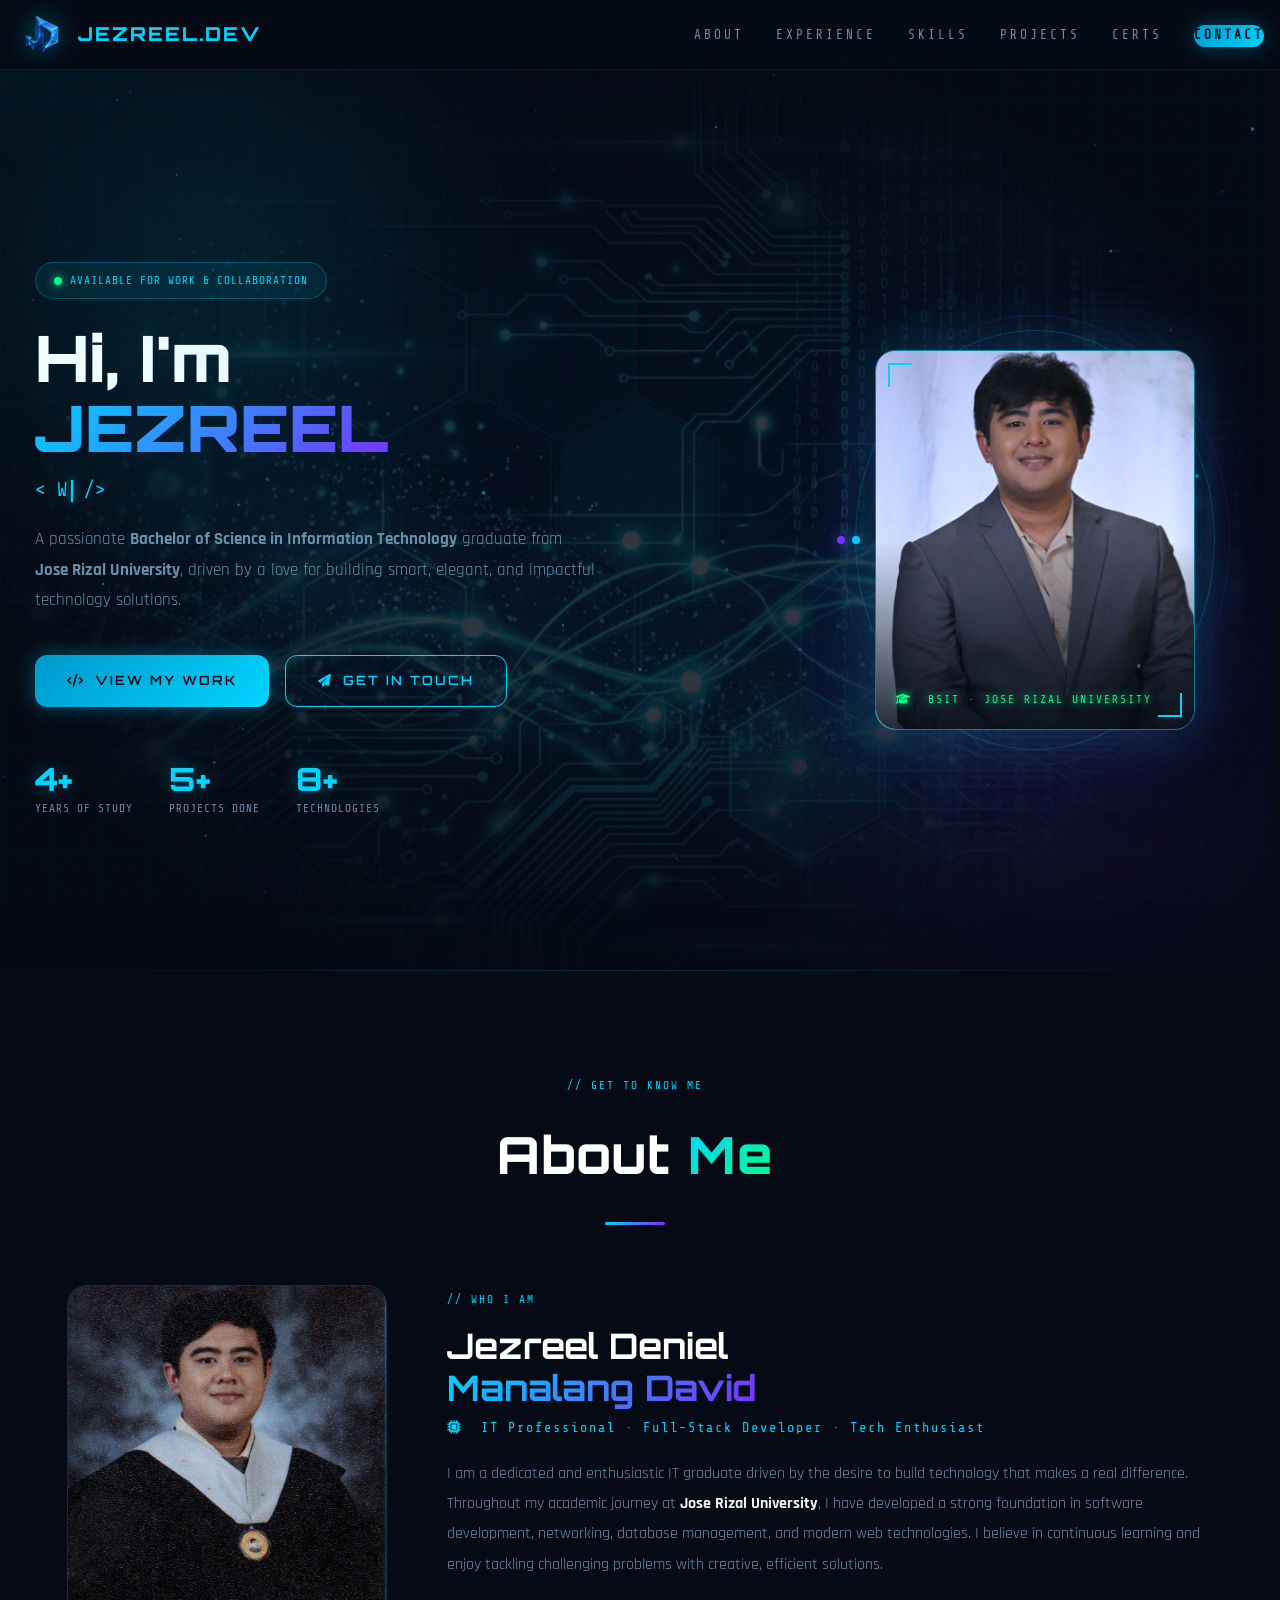
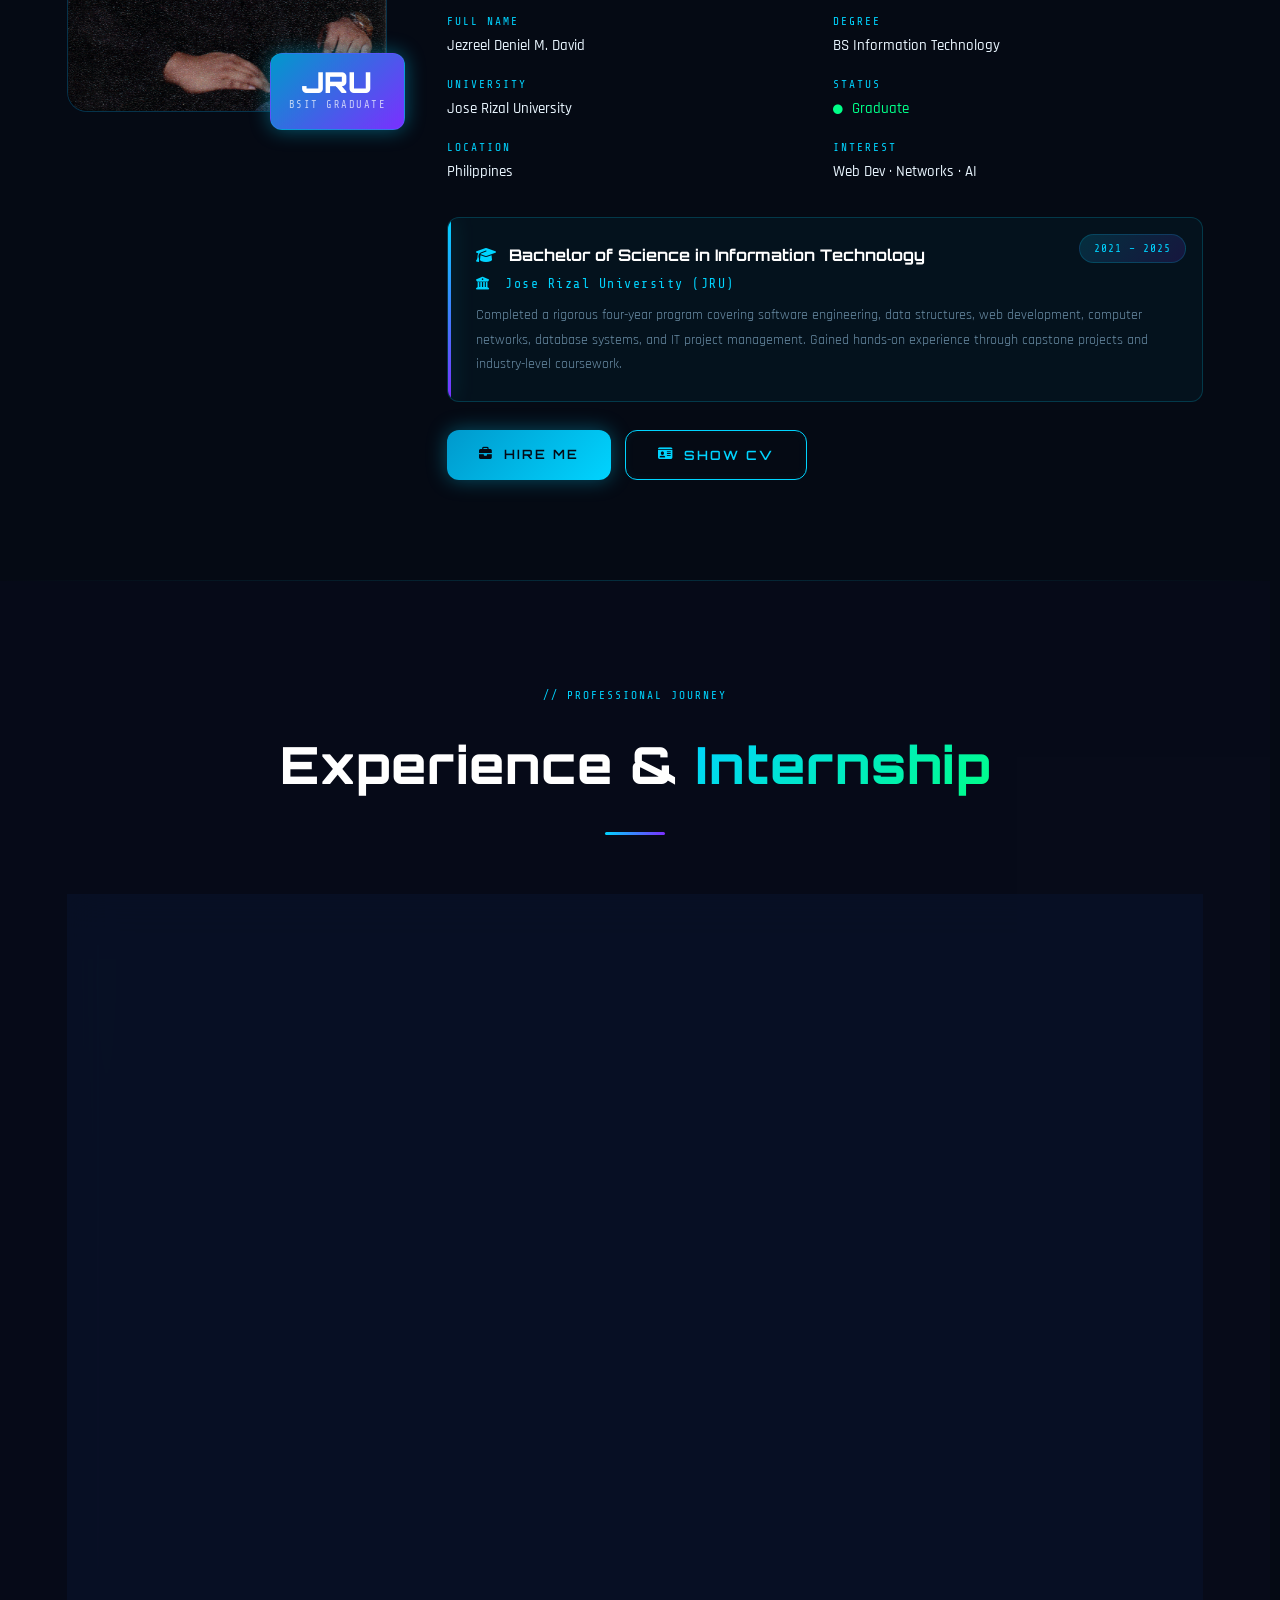
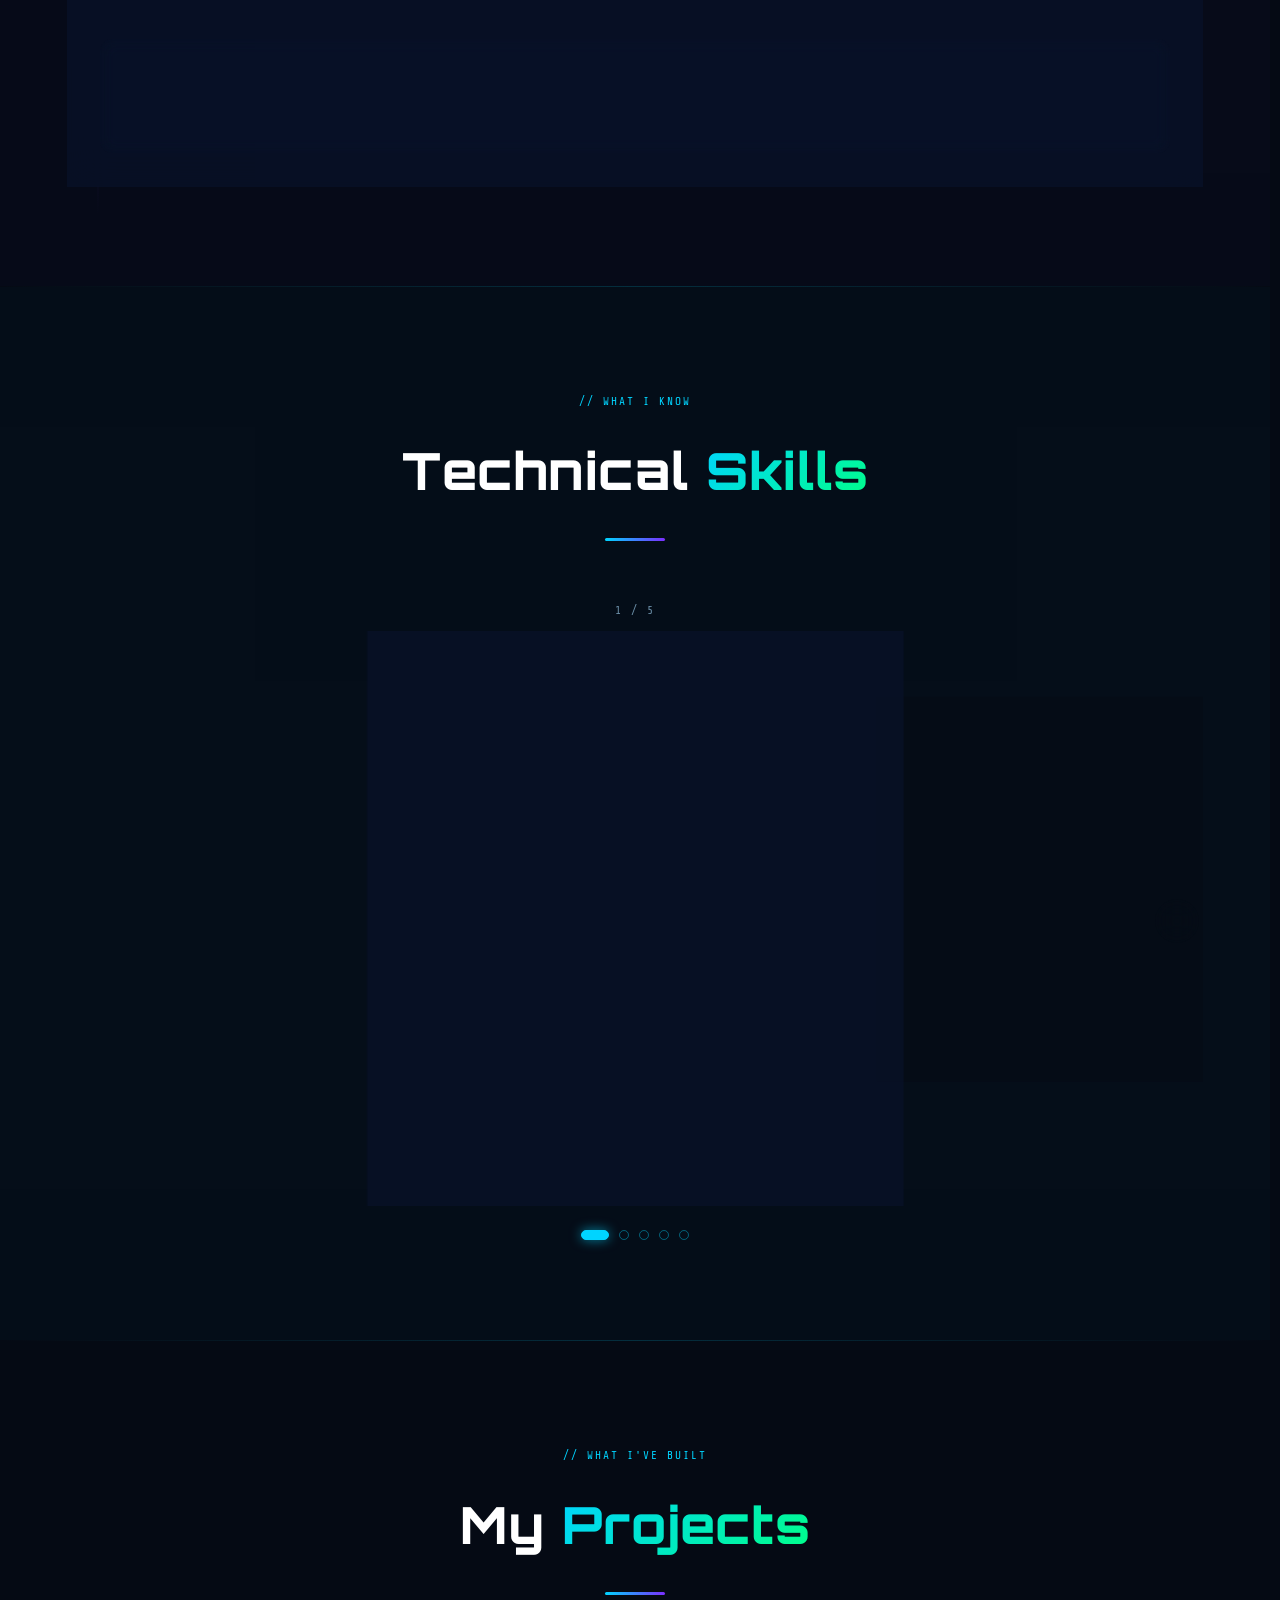
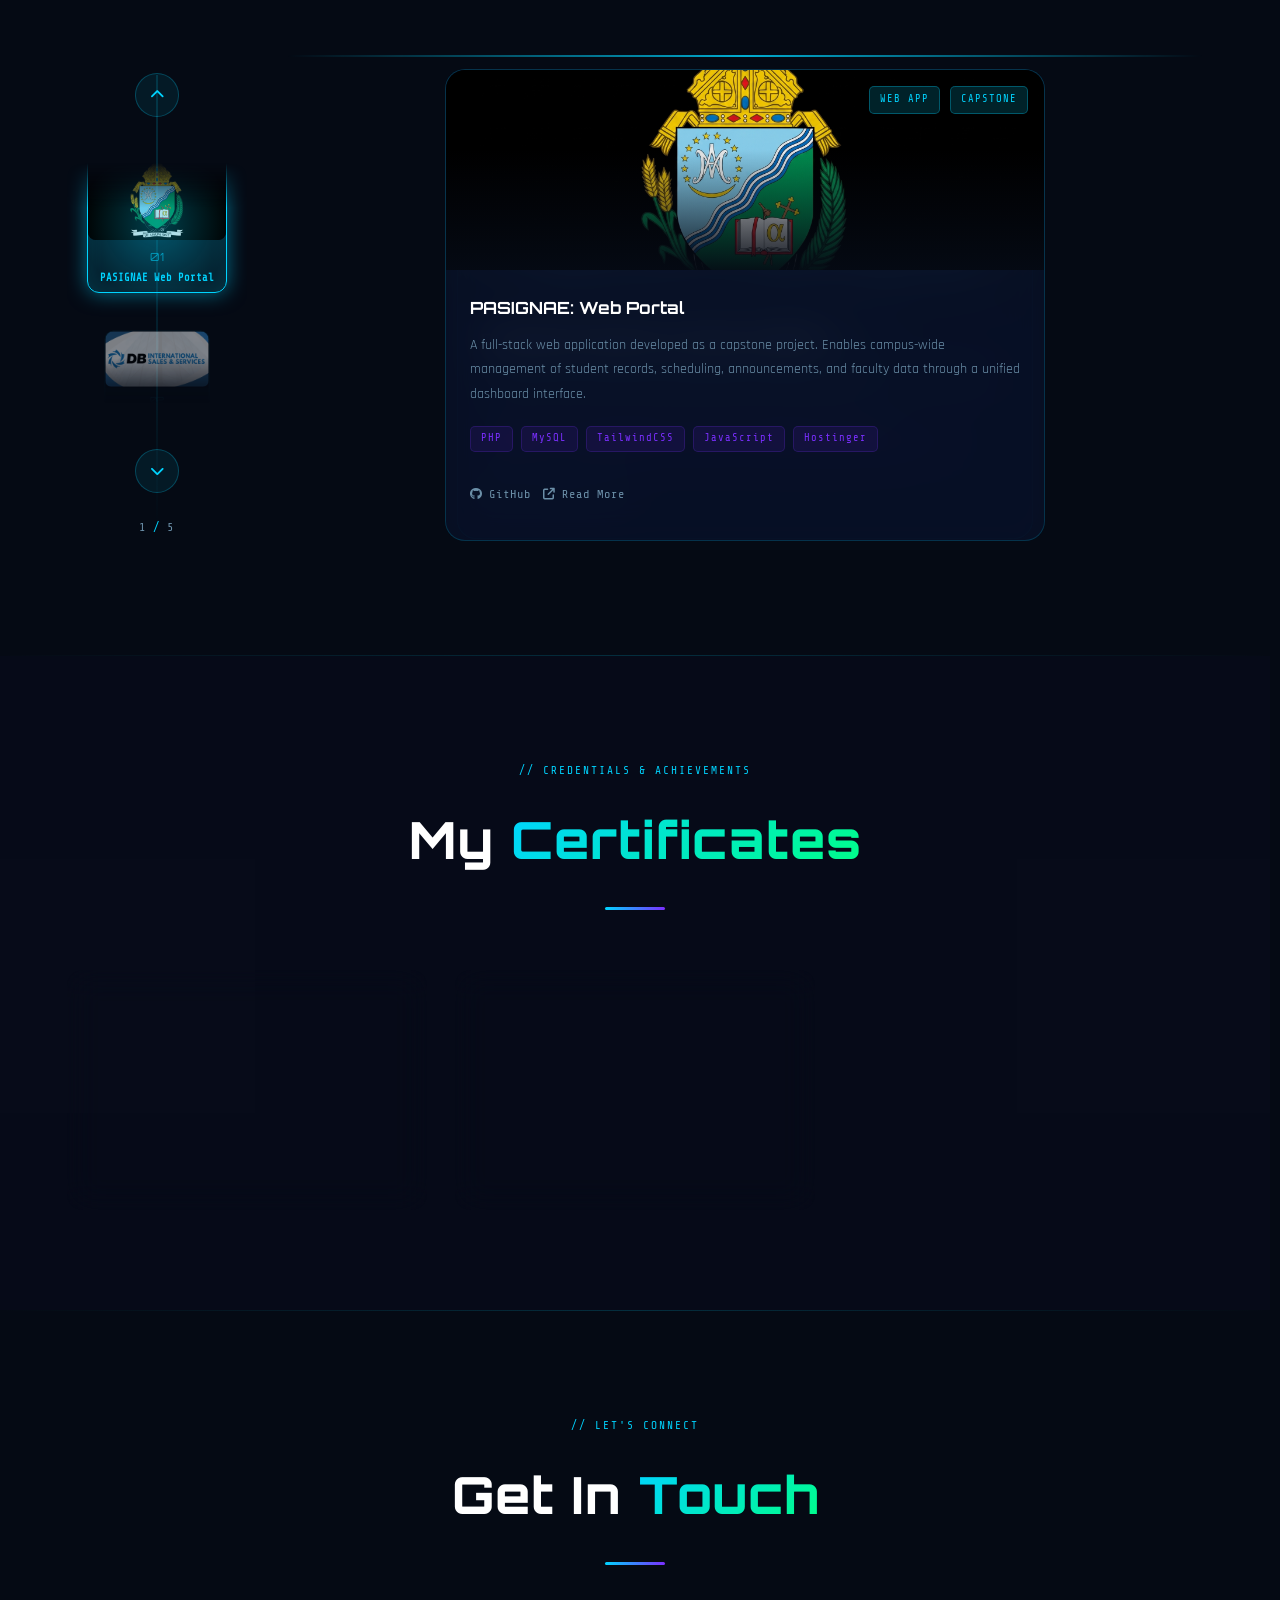
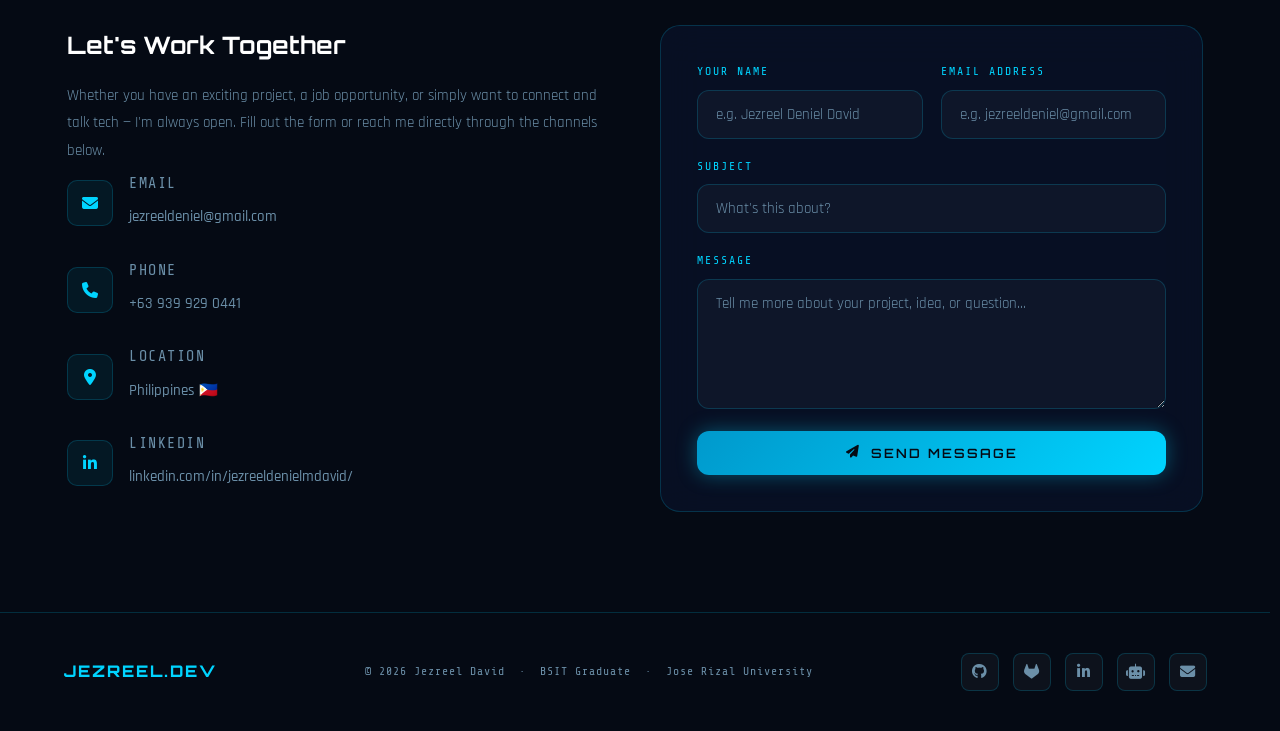
==== commit 460499c6: "AI for everybody" ====
--- a/index.html
+++ b/index.html
@@ -1136,9 +1136,9 @@
             <div class="cert-tile-corner cert-corner-br" aria-hidden="true"></div>
             <div class="cert-tile-scan" aria-hidden="true"></div>
             <div class="cert-tile-body">
-              <span class="cert-tile-tag ai-cert-tag">PYTHON</span>
-              <h3 class="cert-tile-title">Python for<br>Everybody</h3>
-              <p class="cert-tile-issuer">U of Michigan · 2022</p>
+              <span class="cert-tile-tag ai-cert-tag">AI</span>
+              <h3 class="cert-tile-title">AI for<br>Everybody</h3>
+              <p class="cert-tile-issuer">Davis Abraham · 2025</p>
             </div>
             <div class="cert-tile-btn" aria-hidden="true">
               <i class="fa-solid fa-expand"></i> VIEW
